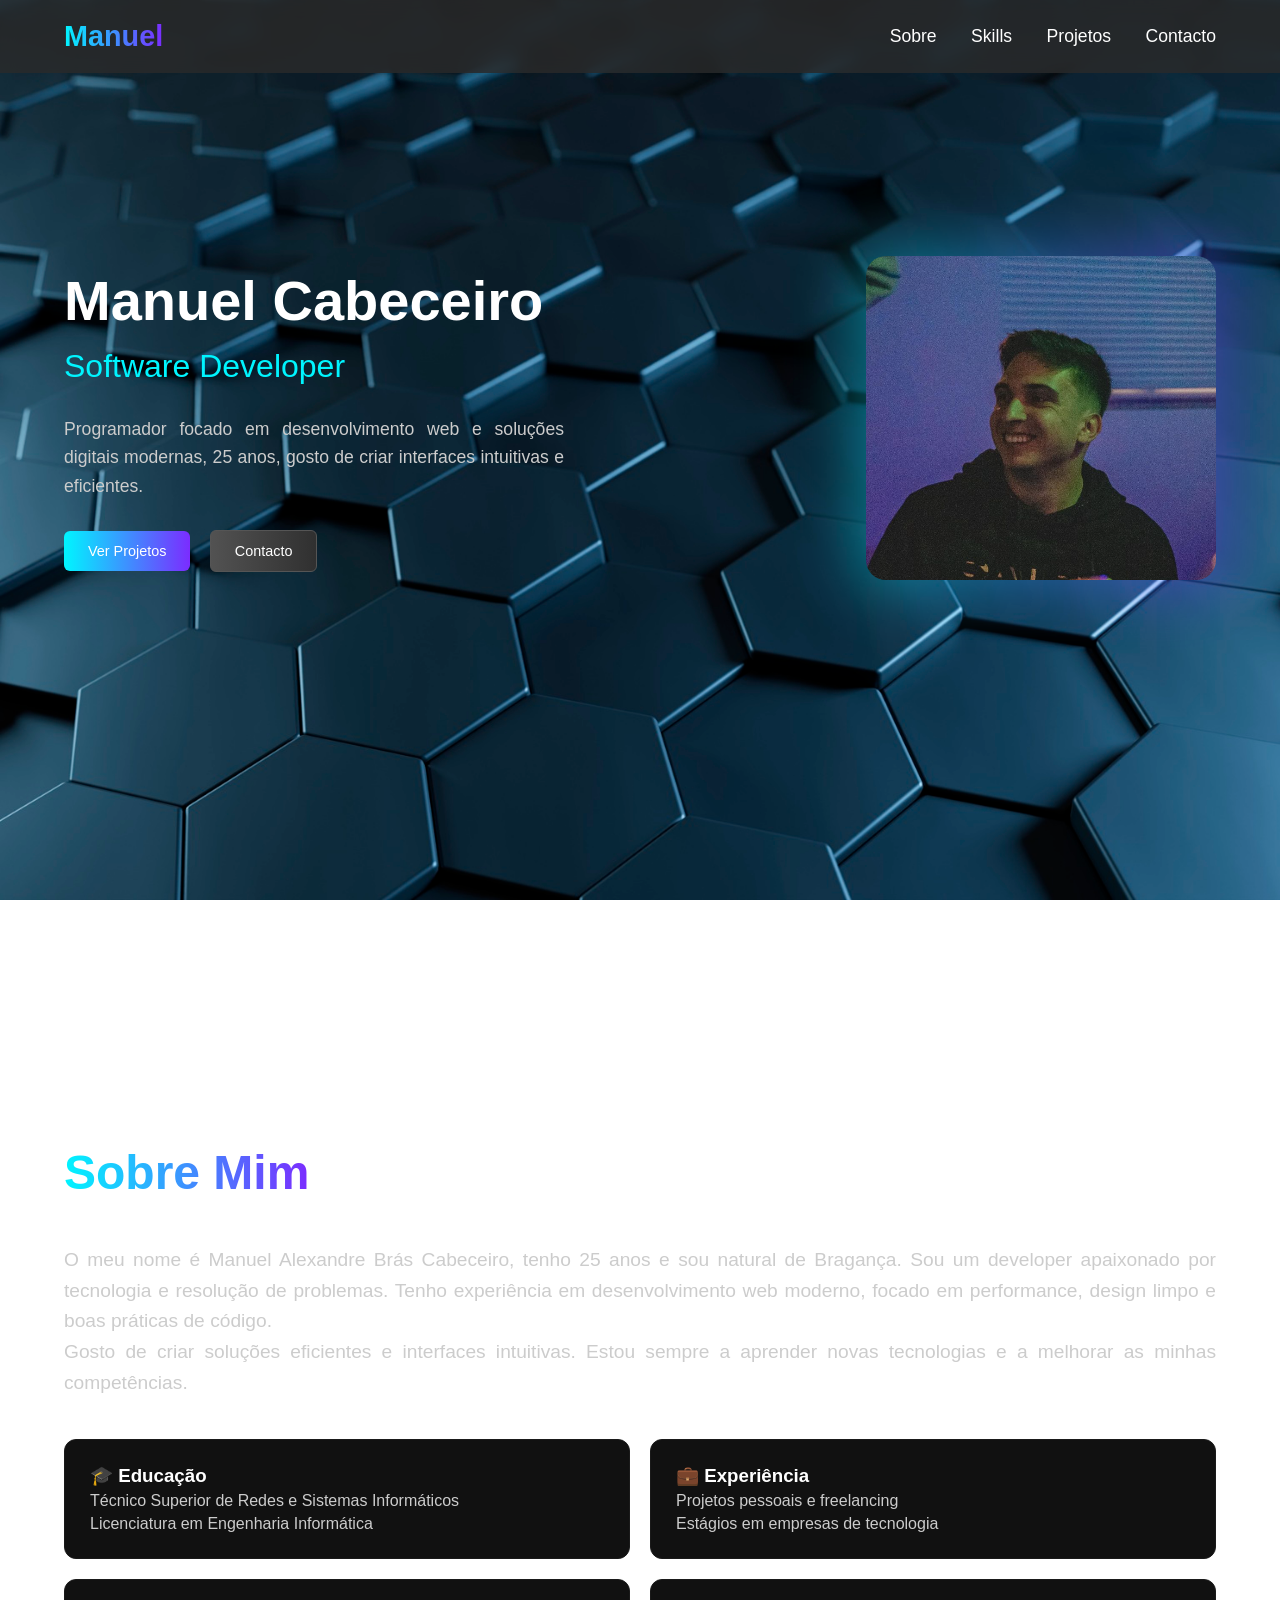
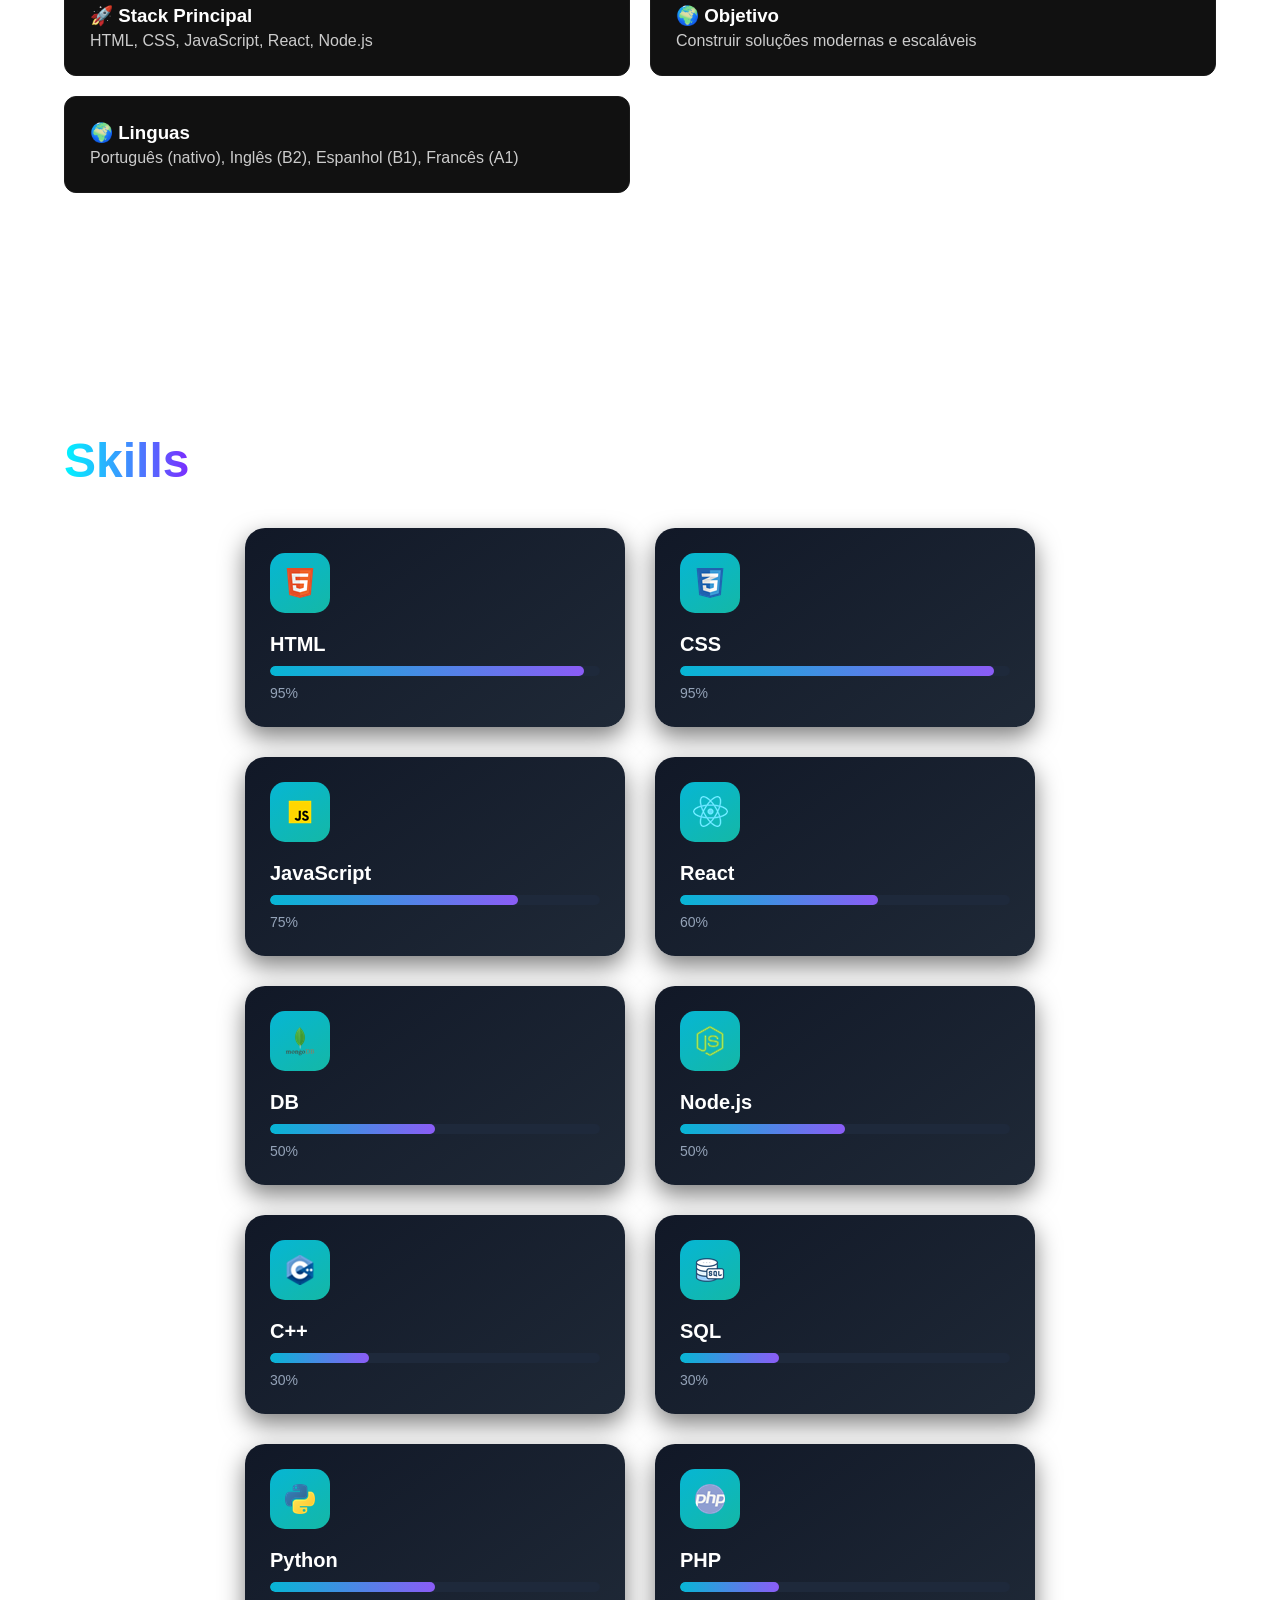
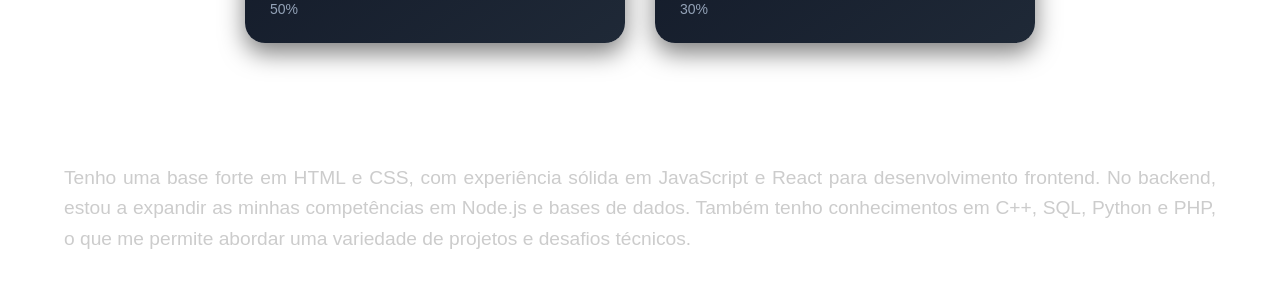
==== client/views/index.html @ e7e07999 "Initial commit" ====
<!DOCTYPE html>
<html lang="pt-pt">
    
<head>
    <meta charset="UTF-8">
    <meta name="viewport" content="width=device-width, initial-scale=1.0">
    <title>Manuel Cabeceiro</title>
    <link rel="stylesheet" href="/client/public/css/header.css">
    <link rel="stylesheet" href="/client/public/css/style.css">
 <style>
        
    </style>
</head>

<header class="header">
  <div class="container">
    <a href="#home" class="logo">Manuel</a>

    <nav class="nav">
      <a href="#sobre">Sobre</a>
      <a href="#skills">Skills</a>
      <a href="#projects">Projetos</a>
      <a href="#contact">Contacto</a>
    </nav>
  </div>
</header>

<section id="home" class="about">
  <div class="about-container">
    
    <div class="about-text">
      <h1>Manuel Cabeceiro</h1>
      <h2>Software Developer</h2>
      <p>
        Programador focado em desenvolvimento web e soluções digitais modernas, 25 anos, 
        gosto de criar interfaces intuitivas e eficientes.
      </p>

      <div class="about-buttons">
        <a href="#projects" class="btn-primary">Ver Projetos</a>
        <a href="#contact" class="btn-secondary">Contacto</a>
      </div>
    </div>

    <div class="about-image">
  <div class="image-wrapper">
    <img src="Manel3.png" alt="Foto de perfil">
  </div>
</div>

  </div>
</section>

<section id="sobre" class="sobre-section">
  <div class="container">

    <h2 class="section-title">Sobre Mim</h2> <!-- Título em linha própria -->
    </div>
<div class="container">
    <div class="sobre-content">

      <div class="sobre-descricao">
        <p>
          O meu nome é Manuel Alexandre Brás Cabeceiro, tenho 25 anos e sou natural de Bragança. Sou um developer apaixonado por tecnologia e resolução de problemas.
          Tenho experiência em desenvolvimento web moderno, focado em performance,
          design limpo e boas práticas de código.
        </p>

        <p>
          Gosto de criar soluções eficientes e interfaces intuitivas.
          Estou sempre a aprender novas tecnologias e a melhorar as minhas competências.
        </p>
      </div>

      <div class="sobre-cards">
        <div class="info-card">
          <h3>🎓 Educação</h3>
          <p>Técnico Superior de Redes e Sistemas Informáticos</p>
          <p>Licenciatura em Engenharia Informática</p>
        </div>

        <div class="info-card">
          <h3>💼 Experiência</h3>
          <p>Projetos pessoais e freelancing</p>
          <p>Estágios em empresas de tecnologia</p>
        </div>

        <div class="info-card">
          <h3>🚀 Stack Principal</h3>
          <p>HTML, CSS, JavaScript, React, Node.js</p>
        </div>

        <div class="info-card">
          <h3>🌍 Objetivo</h3>
          <p>Construir soluções modernas e escaláveis</p>
        </div>

        <div class="info-card">
          <h3>🌍 Linguas</h3>
          <p> Português (nativo), Inglês (B2), Espanhol (B1), Francês (A1)</p>
        </div>
      </div>

    </div>

  </div>
</section>

<section id="skills" class="skills-section">
    <div class="container">

    <h2 class="section-title-skills">Skills</h2> <!-- Título em linha própria -->
    </div>
  <div class="container">
    

    <div class="skills-cards">

      <!-- HTML -->
      <div class="card">
        <div class="card-icon"><img src="html-icon.png" alt="icon"></div>
        <div class="card-content">
          <span class="card-label">HTML</span>
          <div class="progress-container">
            <div class="progress-bar" style="width: 95%;"></div>
          </div>
          <span class="progress-value">95%</span>
        </div>
      </div>

      <!-- CSS -->
      <div class="card">
        <div class="card-icon"><img src="css-icon.png" alt="icon"></div>
        <div class="card-content">
          <span class="card-label">CSS</span>
          <div class="progress-container">
            <div class="progress-bar" style="width: 95%;"></div>
          </div>
          <span class="progress-value">95%</span>
        </div>
      </div>

      <!-- JavaScript -->
      <div class="card">
        <div class="card-icon"><img src="javascript.png" alt="icon"></div>
        <div class="card-content">
          <span class="card-label">JavaScript</span>
          <div class="progress-container">
            <div class="progress-bar" style="width: 75%;"></div>
          </div>
          <span class="progress-value">75%</span>
        </div>
      </div>

      <!-- React -->
      <div class="card">
        <div class="card-icon"><img src="React-icon.png" alt="icon"></div>
        <div class="card-content">
          <span class="card-label">React</span>
          <div class="progress-container">
            <div class="progress-bar" style="width: 60%;"></div>
          </div>
          <span class="progress-value">60%</span>
        </div>
      </div>

      <!-- DB -->
      <div class="card">
        <div class="card-icon"><img src="mongodb.png" alt="icon"></div>
        <div class="card-content">
          <span class="card-label">DB</span>
          <div class="progress-container">
            <div class="progress-bar" style="width: 50%;"></div>
          </div>
          <span class="progress-value">50%</span>
        </div>
      </div>

      <!-- Node.js -->
      <div class="card">
        <div class="card-icon"><img src="nodejs.png" alt="icon"></div>
        <div class="card-content">
          <span class="card-label">Node.js</span>
          <div class="progress-container">
            <div class="progress-bar" style="width: 50%;"></div>
          </div>
          <span class="progress-value">50%</span>
        </div>
      </div>

      <!-- C++ -->
      <div class="card">
        <div class="card-icon"><img src="c++.png" alt="icon"></div>
        <div class="card-content">
          <span class="card-label">C++</span>
          <div class="progress-container">
            <div class="progress-bar" style="width: 30%;"></div>
          </div>
          <span class="progress-value">30%</span>
        </div>
      </div>

      <!-- SQL -->
      <div class="card">
        <div class="card-icon"><img src="sql.png" alt="icon"></div>
        <div class="card-content">
          <span class="card-label">SQL</span>
          <div class="progress-container">
            <div class="progress-bar" style="width: 30%;"></div>
          </div>
          <span class="progress-value">30%</span>
        </div>
      </div>

      <!-- Python -->
      <div class="card">
        <div class="card-icon"><img src="python.png" alt="icon"></div>
        <div class="card-content">
          <span class="card-label">Python</span>
          <div class="progress-container">
            <div class="progress-bar" style="width: 50%;"></div>
          </div>
          <span class="progress-value">50%</span>
        </div>
      </div>

      <!-- PHP -->
      <div class="card">
        <div class="card-icon"><img src="php.png" alt="icon"></div>
        <div class="card-content">
          <span class="card-label">PHP</span>
          <div class="progress-container">
            <div class="progress-bar" style="width: 30%;"></div>
          </div>
          <span class="progress-value">30%</span>
        </div>
      </div>

    </div>
  </div>
</section>


  </div>
</section>
<div class="container">
<div class="skill-descricao">
        <p>
            Tenho uma base forte em HTML e CSS, com experiência sólida em JavaScript e React para desenvolvimento frontend. 
            No backend, estou a expandir as minhas competências em Node.js e bases de dados. 
            Também tenho conhecimentos em C++, SQL, Python e PHP, o que me permite abordar uma variedade de projetos e desafios técnicos.
        </p>
    </div>
    </div>



</html>

<script src="/client/public/js/script.js"></script>
---- client/public/css/header.css ----
/* Reset básico */
* {
  margin: 0;
  padding: 0;
  box-sizing: border-box;
}

body {
  font-family: 'Inter', sans-serif;
  scroll-behavior: smooth;
  background-color: #0f0f0f;
  color: white;
}

/* HEADER */
.header {
  position: fixed;
  top: 0;
  width: 100%;
  padding: 20px 0;
  background: rgba(43, 43, 43, 0.8);
  backdrop-filter: blur(10px);
  z-index: 1000;
}

/* Container central */
.container {
  width: 90%;
  max-width: 1200px;
  margin: auto;
  display: flex;
  justify-content: space-between;
  align-items: center;
}

.logo {
    
  position: relative;
  font-size: 1.8rem;
  font-weight: 700;
  text-decoration: none;
  background: linear-gradient(90deg, #00f5ff, #7b2cff);
  -webkit-background-clip: text;
  -webkit-text-fill-color: transparent;
  transition: 0.3s ease;
}

/* Glow por trás */
.logo::before {
  content: "";
  position: absolute;
  inset: -5px;
  background: linear-gradient(90deg, #00f5ff, #7b2cff);
  filter: blur(18px);
  opacity: 0;
  z-index: -1;
  transition: 0.3s ease;
  border-radius: 8px;
}

.logo:hover::before {
  opacity: 0.6;
}

/* Navegação */
.nav a {
  margin-left: 30px;
  text-decoration: none;
  color: white;
  font-size: 1.1rem;
  position: relative;
}

/* Hover elegante */
.nav a::after {
  content: "";
  position: absolute;
  left: 0;
  bottom: -5px;
  width: 0%;
  height: 1px;
  background: white;
  transition: 0.3s ease;
}

.nav a:hover::after {
  width: 100%;
}

.header.scrolled {
  background: rgba(15, 15, 15, 0.95);
  padding: 15px 0;
}
---- client/public/css/style.css ----
body {
  background: url("/client/public/images/hexablue.jpg") center center / cover no-repeat fixed;
  font-family: 'Inter', sans-serif;
  color: white;
  scroll-behavior: smooth;
}

.about {
  min-height: 80vh;
  display: flex;
  align-items: center;
  padding-top: 120px;
  text-align: justify;
}

.about-container {
  width: 90%;
  max-width: 1200px;
  margin: auto;
  display: flex;
  justify-content: space-between;
  align-items: center;
  gap: 60px;
}

.about-text {
  flex: 1;
}

.about-text h1 {
  font-size: 3.5rem;
  font-weight: 800;
  margin-bottom: 15px;
}

.about-text h2 {
  font-size: 2rem;
  font-weight: 400;
  color: #00f5ff;
  margin-bottom: 30px;
}

.about-text p {
  font-size: 1.1rem;
  line-height: 1.6;
  color: #ccc;
  max-width: 500px;
  margin-bottom: 30px;
}

/* Botões */
.about-buttons a {
  display: inline-block;
  text-decoration: none;
  padding: 12px 24px;
  border-radius: 6px;
  margin-right: 15px;
  font-size: 0.9rem;
  transition: all 0.3s ease;
}

.btn-primary {
  background: linear-gradient(90deg, #00f5ff, #7b2cff);
  color: white;
}

.btn-secondary {
  border: 1px solid #555;
  background: linear-gradient(90deg, #525252, #303030);
  color: white;
}

/* HOVER EFFECT (para ambos) */
.about-buttons a:hover {
  transform: scale(1.07) translate(-3px);
}

/* Glow subtil no primário */
.btn-primary:hover {
  box-shadow: 0 0 20px rgba(0, 245, 255, 0.4);
}

/* Destaque leve no secundário */
.btn-secondary:hover {
  border-color: #00f5ff;
  color: #00f5ff;
  box-shadow: 0 0 15px rgba(0, 245, 255, 0.2);
}

/* Foto */
.about-image {
  position: relative;
}

.image-wrapper {
  position: relative;
  display: inline-block;
  border-radius: 20px;
  transition: 0.4s ease;
}

/* AURA */
.image-wrapper::before {
  content: "";
  position: absolute;
  inset: -10px;
  background: linear-gradient(90deg, #00f5ff, #7b2cff);
  filter: blur(30px);
  opacity: 0.4;
  z-index: -1;
  border-radius: 25px;
  transition: 0.4s ease;
}

/* FOTO */
.image-wrapper img {
  width: 350px;
  border-radius: 20px;
  display: block;
  transition: 0.4s ease;
}

/* HOVER EFFECT */
.image-wrapper:hover {
  transform: scale(1.03);
}

.image-wrapper:hover::before {
  opacity: 0.8;
  filter: blur(40px);
}

@media (max-width: 900px) {
  .about-container {
    flex-direction: column;
    text-align: center;
  }

  .about-image img {
    width: 250px;
  }
}

.sobre-section {
  padding: 60px 0;
  margin-top: 320px;
}

.sobre-descricao {
  
  margin-top: 5px;
  margin-bottom: 40px;
  font-size: 1.2rem;
  line-height: 1.6;
  color: #ccc;
  text-align: justify;
}
.section-title {
    margin-top: 45px;
  font-size: 3rem;
  font-weight: 700;
  margin-bottom: 40px;
  background: linear-gradient(90deg, #00f5ff, #7b2cff);
  -webkit-background-clip: text;
  -webkit-text-fill-color: transparent;
}
/* Conteúdo flexível */
.sobre-content {
  
  gap: 60px;
  
}

/* Cards */
.sobre-cards {
  flex: 1;
  display: grid;
  grid-template-columns: 1fr 1fr;
  gap: 20px;
  margin-bottom: 60px;
}

.info-card {
  background: #111;
  padding: 25px;
  border-radius: 12px;
  transition: 0.3s ease;
  border: 1px solid #1a1a1a;
  
}
.info-card p {
    margin-top: 5px;
  font-size: 1rem;
  color: #ccc;
}


.info-card:hover {
  transform: translateY(-5px);
  border-color: #00f5ff;
  
}

/* Responsividade */
@media (max-width: 900px) {
  .sobre-content {
    flex-direction: column;
  }

  .sobre-cards {
    grid-template-columns: 1fr;
  }
}


/* Seção Skills */
.section-title-skills {

  font-size: 3rem;
  font-weight: 700;
  margin-bottom: 40px;
  background: linear-gradient(90deg, #00f5ff, #7b2cff);
  -webkit-background-clip: text;
  -webkit-text-fill-color: transparent;
}

.skills-section {
  padding: 120px 0;
 
}

/* Container flexível */
.skills-cards {
  display: flex;
  flex-wrap: wrap;
  gap: 30px;
  justify-content: center;
}

/* Card */
.card {
  background: linear-gradient(145deg, #111827, #1f2937);
  border-radius: 20px;
  padding: 25px;
  width: 380px;
  color: white;
  box-shadow: 0 10px 25px rgba(0, 0, 0, 0.5);
  transition: transform 0.3s ease, box-shadow 0.3s ease;
}

/* Hover do card */
.card:hover {
  transform: translateY(-5px);
  box-shadow: 0 15px 35px rgba(0, 245, 255, 0.3);
}

/* Ícone */
.card-icon {
  width: 60px;
  height: 60px;
  background: linear-gradient(145deg, #06b6d4, #14b8a6);
  border-radius: 15px;
  display: flex;
  justify-content: center;
  align-items: center;
  font-size: 28px;
  margin-bottom: 20px;
}

/* Label */
.card-label {
  font-size: 20px;
  font-weight: bold;
  display: block;
  margin-bottom: 10px;
}

/* Barra */
.progress-container {
  background-color: #1e293b;
  border-radius: 20px;
  height: 10px;
  overflow: hidden;
  margin-bottom: 8px;
}

.progress-bar {
  height: 100%;
  background: linear-gradient(to right, #06b6d4, #8b5cf6);
  border-radius: 20px;
  transition: width 0.8s ease;
}

/* Percentagem */
.progress-value {
  font-size: 14px;
  color: #94a3b8;
  font-weight: 500;
}

.skill-descricao {
  margin-bottom: 40px;
  font-size: 1.2rem;
  line-height: 1.6;
  color: #ccc;
  text-align: justify;
}
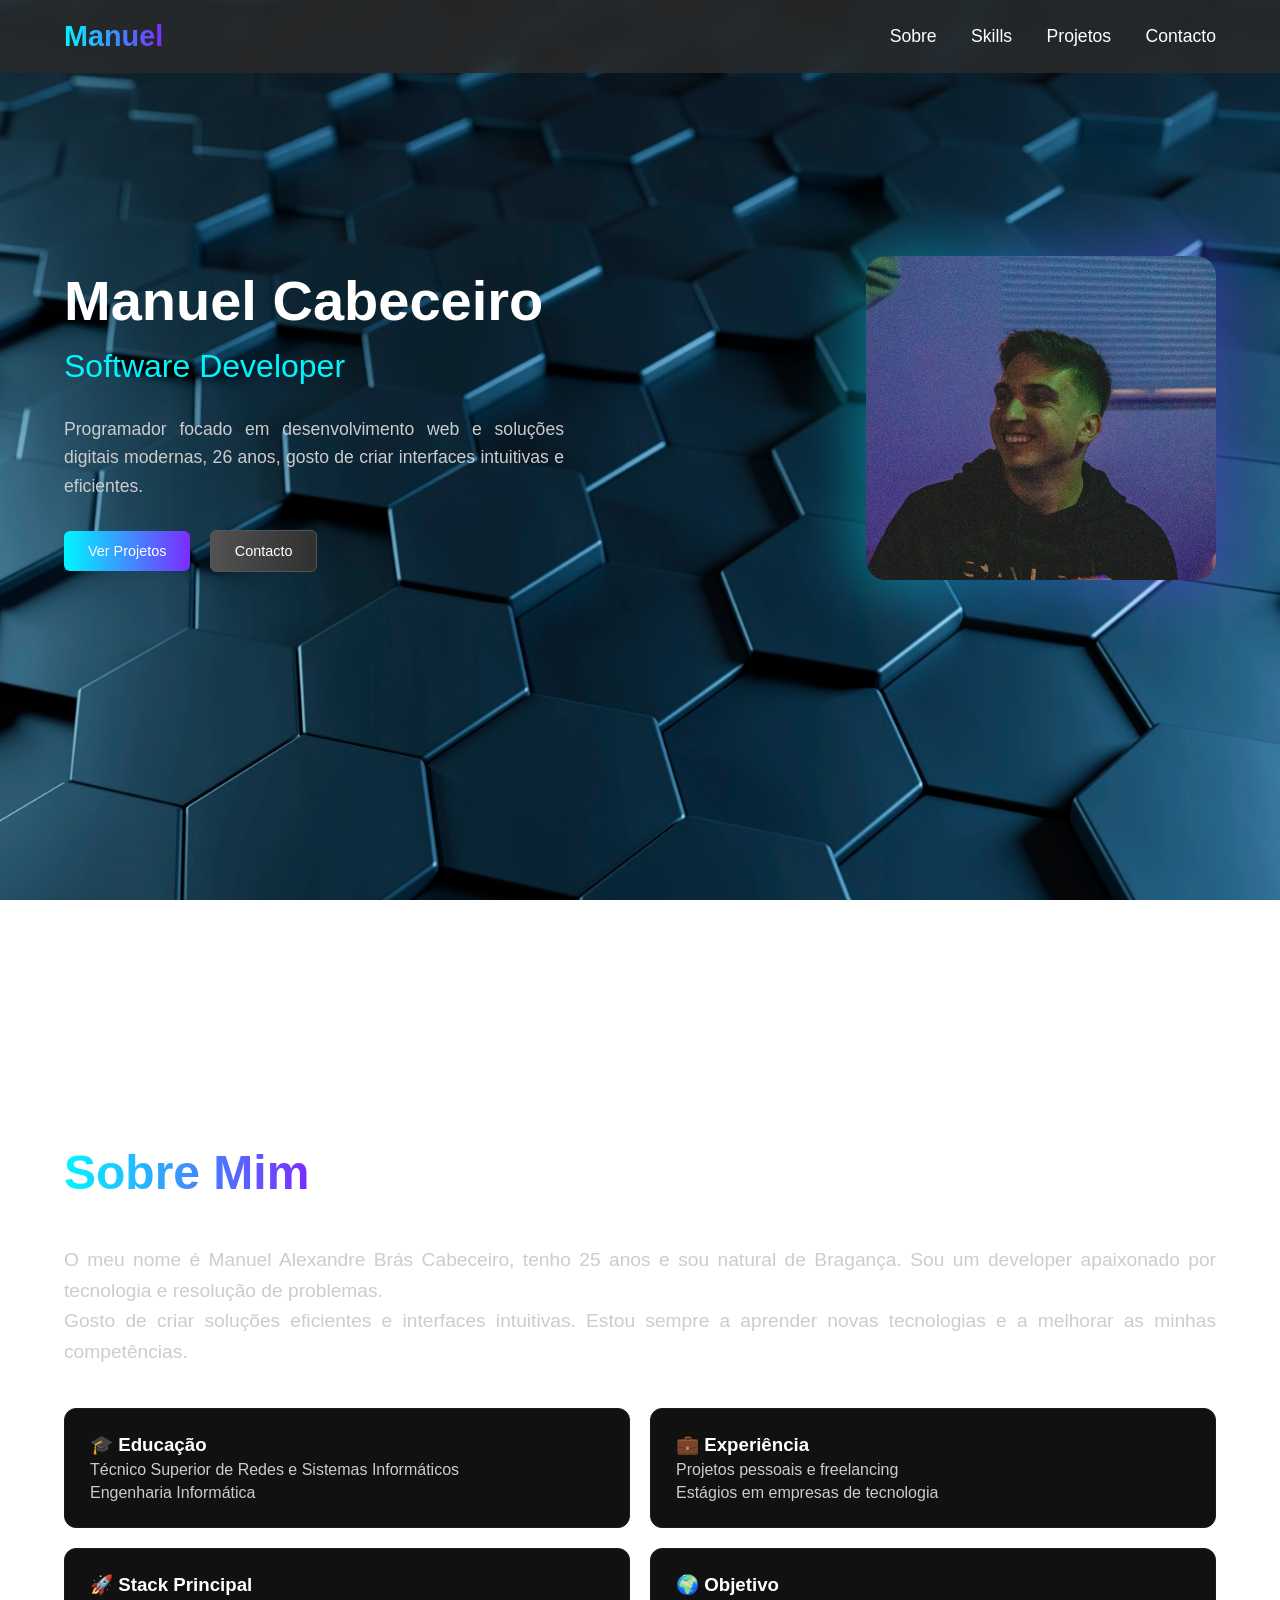
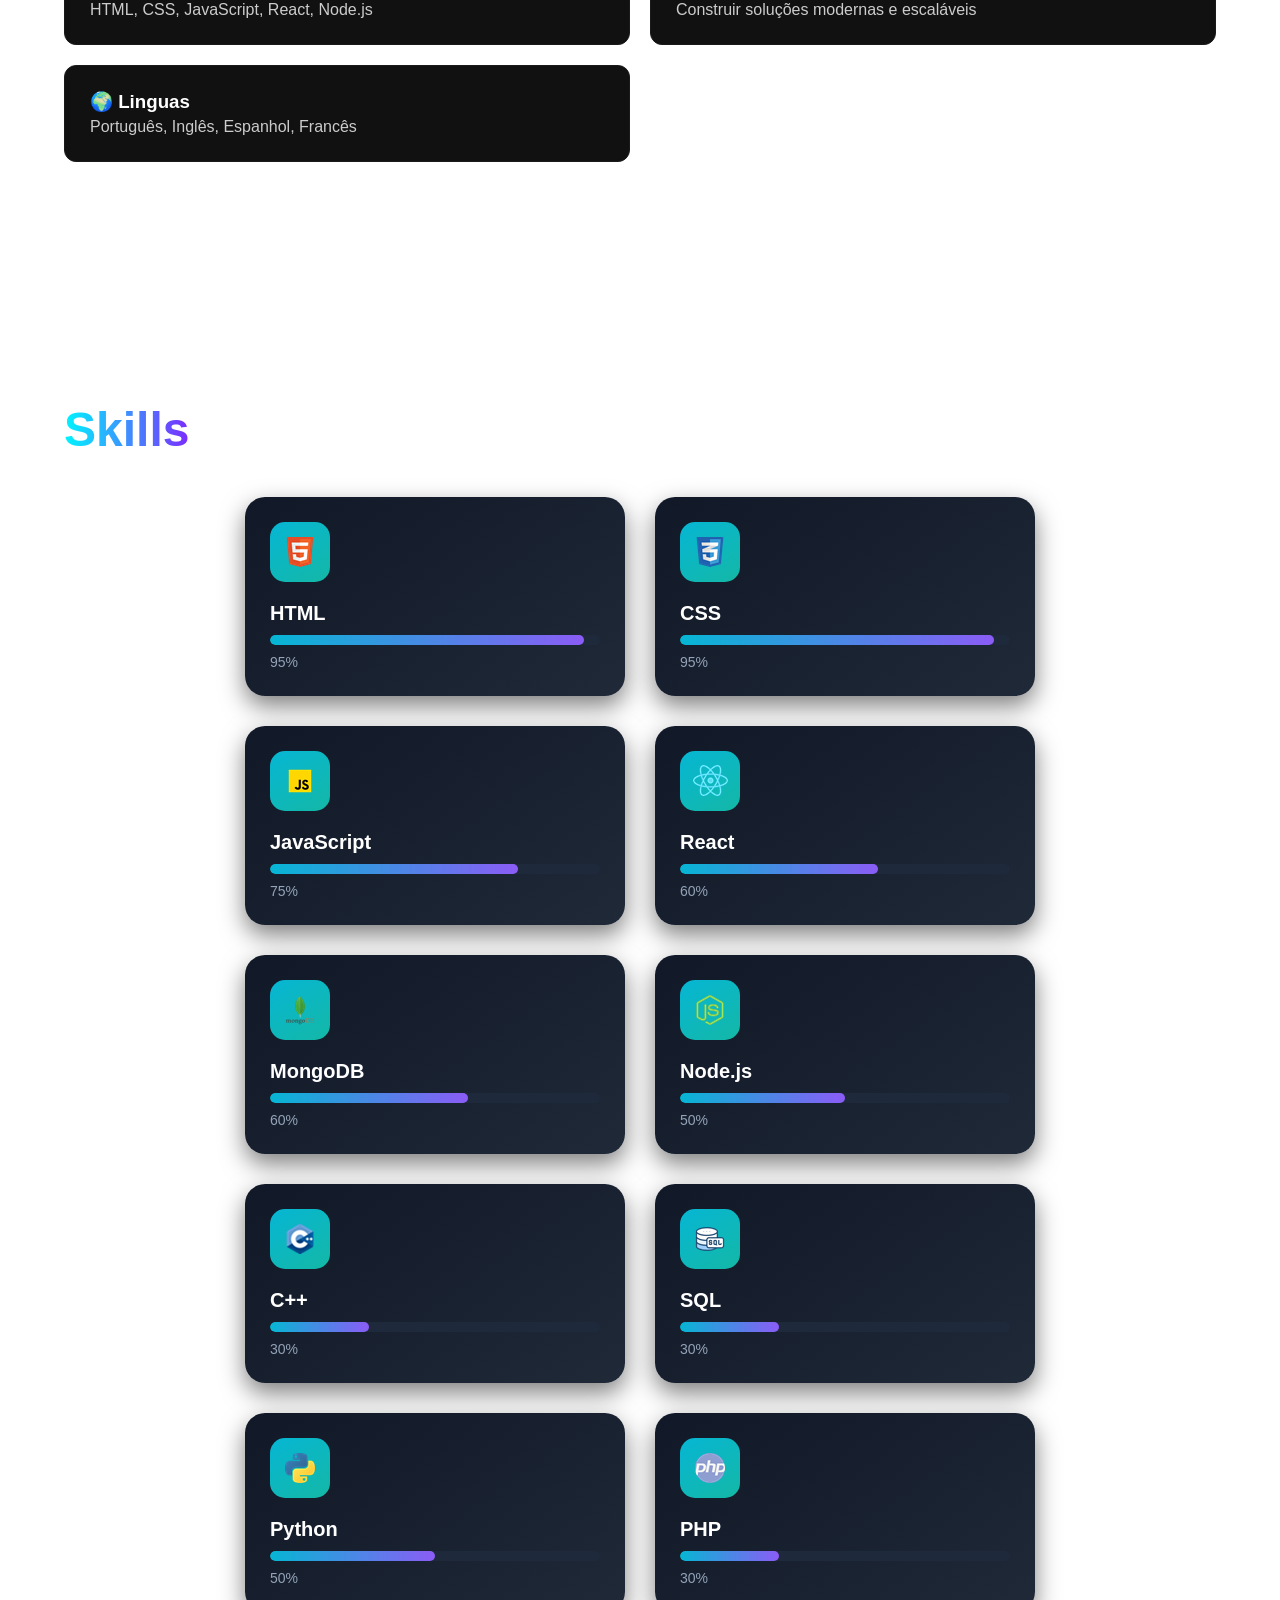
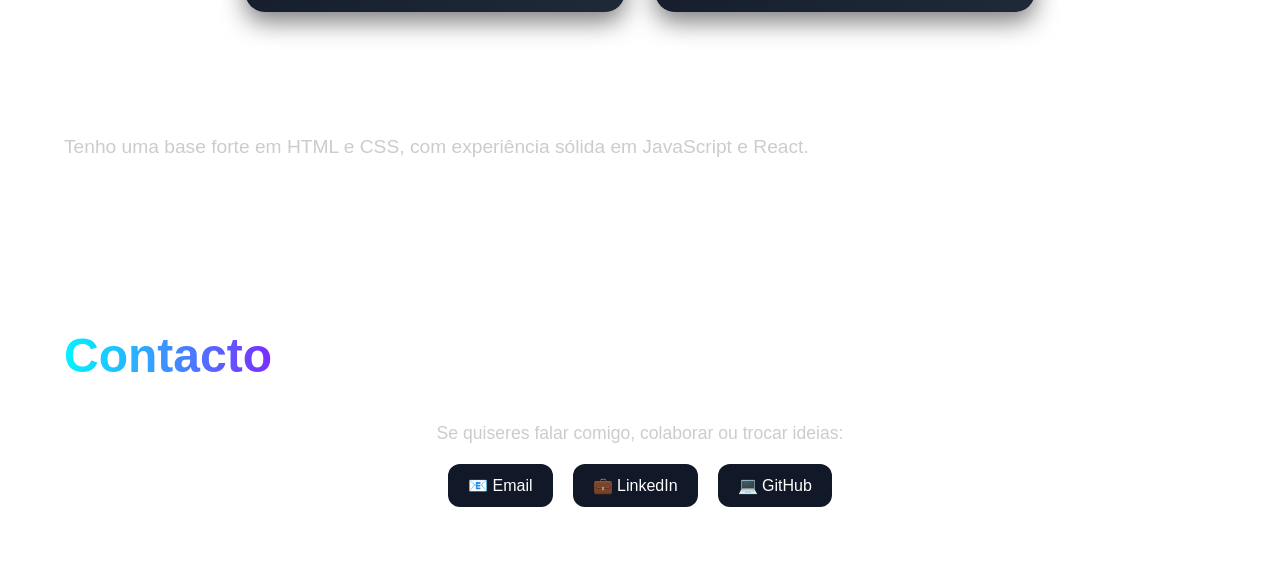
==== commit 183da52f: "cards, js e css" ====
--- a/client/views/index.html
+++ b/client/views/index.html
@@ -1,260 +1,386 @@
 <!DOCTYPE html>
 <html lang="pt-pt">
-    
+
 <head>
     <meta charset="UTF-8">
     <meta name="viewport" content="width=device-width, initial-scale=1.0">
+
     <title>Manuel Cabeceiro</title>
+
     <link rel="stylesheet" href="/client/public/css/header.css">
     <link rel="stylesheet" href="/client/public/css/style.css">
- <style>
-        
-    </style>
+    <link rel="stylesheet" href="/client/public/css/carddetail.css"> 
 </head>
 
+<body>
+
+<!-- HEADER -->
 <header class="header">
+    <div class="container">
+
+        <a href="#home" class="logo">Manuel</a>
+
+        <nav class="nav">
+            <a href="#sobre">Sobre</a>
+            <a href="#skills">Skills</a>
+            <a href="#projects">Projetos</a>
+            <a href="#contact">Contacto</a>
+        </nav>
+
+    </div>
+</header>
+
+<!-- HOME -->
+<section id="home" class="about">
+
+    <div class="about-container">
+
+        <div class="about-text">
+
+            <h1>Manuel Cabeceiro</h1>
+
+            <h2>Software Developer</h2>
+
+            <p>
+                Programador focado em desenvolvimento web e soluções digitais modernas, 26 anos,
+                gosto de criar interfaces intuitivas e eficientes.
+            </p>
+
+            <div class="about-buttons">
+                <a href="#projects" class="btn-primary">Ver Projetos</a>
+                <a href="#contact" class="btn-secondary">Contacto</a>
+            </div>
+
+        </div>
+
+        <div class="about-image">
+            <div class="image-wrapper">
+                <img src="Manel3.png" alt="Foto de perfil">
+            </div>
+        </div>
+
+    </div>
+
+</section>
+
+<!-- SOBRE -->
+<section id="sobre" class="sobre-section">
+
+    <div class="container">
+
+        <h2 class="section-title">Sobre Mim</h2>
+
+    </div>
+
+    <div class="container">
+
+        <div class="sobre-content">
+
+            <div class="sobre-descricao">
+
+                <p>
+                    O meu nome é Manuel Alexandre Brás Cabeceiro, tenho 25 anos e sou natural de Bragança.
+                    Sou um developer apaixonado por tecnologia e resolução de problemas.
+                </p>
+
+                <p>
+                    Gosto de criar soluções eficientes e interfaces intuitivas.
+                    Estou sempre a aprender novas tecnologias e a melhorar as minhas competências.
+                </p>
+
+            </div>
+
+            <div class="sobre-cards">
+
+                <div class="info-card" data-info="educacao">
+                    <h3>🎓 Educação</h3>
+                    <p>Técnico Superior de Redes e Sistemas Informáticos</p>
+                    <p>Engenharia Informática</p>
+                </div>
+
+                <div class="info-card" data-info="experiencia">
+                    <h3>💼 Experiência</h3>
+                    <p>Projetos pessoais e freelancing</p>
+                    <p>Estágios em empresas de tecnologia</p>
+                </div>
+
+                <div class="info-card" data-info="stack">
+                    <h3>🚀 Stack Principal</h3>
+                    <p>HTML, CSS, JavaScript, React, Node.js</p>
+                </div>
+
+                <div class="info-card" data-info="objetivo">
+                    <h3>🌍 Objetivo</h3>
+                    <p>Construir soluções modernas e escaláveis</p>
+                </div>
+
+                <div class="info-card" data-info="linguas">
+                    <h3>🌍 Linguas</h3>
+                    <p>Português, Inglês, Espanhol, Francês</p>
+                </div>
+
+            </div>
+
+        </div>
+
+    </div>
+
+</section>
+
+<!-- SKILLS -->
+<section id="skills" class="skills-section">
+
+    <div class="container">
+
+        <h2 class="section-title-skills">Skills</h2>
+
+    </div>
+
+    <div class="container">
+
+        <div class="skills-cards">
+
+            <!-- HTML -->
+            <div class="card" data-skill="html">
+                <div class="card-icon">
+                    <img src="html-icon.png" alt="HTML">
+                </div>
+
+                <div class="card-content">
+                    <span class="card-label">HTML</span>
+
+                    <div class="progress-container">
+                        <div class="progress-bar" style="width: 95%;"></div>
+                    </div>
+
+                    <span class="progress-value">95%</span>
+                </div>
+            </div>
+
+            <!-- CSS -->
+            <div class="card" data-skill="css">
+                <div class="card-icon">
+                    <img src="css-icon.png" alt="CSS">
+                </div>
+
+                <div class="card-content">
+                    <span class="card-label">CSS</span>
+
+                    <div class="progress-container">
+                        <div class="progress-bar" style="width: 95%;"></div>
+                    </div>
+
+                    <span class="progress-value">95%</span>
+                </div>
+            </div>
+
+            <!-- JAVASCRIPT -->
+            <div class="card" data-skill="javascript">
+                <div class="card-icon">
+                    <img src="javascript.png" alt="JavaScript">
+                </div>
+
+                <div class="card-content">
+                    <span class="card-label">JavaScript</span>
+
+                    <div class="progress-container">
+                        <div class="progress-bar" style="width: 75%;"></div>
+                    </div>
+
+                    <span class="progress-value">75%</span>
+                </div>
+            </div>
+
+            <!-- REACT -->
+            <div class="card" data-skill="react">
+                <div class="card-icon">
+                    <img src="React-icon.png" alt="React">
+                </div>
+
+                <div class="card-content">
+                    <span class="card-label">React</span>
+
+                    <div class="progress-container">
+                        <div class="progress-bar" style="width: 60%;"></div>
+                    </div>
+
+                    <span class="progress-value">60%</span>
+                </div>
+            </div>
+
+            <!-- DB -->
+            <div class="card" data-skill="mongodb">
+                <div class="card-icon">
+                    <img src="mongodb.png" alt="MongoDB">
+                </div>
+
+                <div class="card-content">
+                    <span class="card-label">MongoDB</span>
+
+                    <div class="progress-container">
+                        <div class="progress-bar" style="width: 60%;"></div>
+                    </div>
+
+                    <span class="progress-value">60%</span>
+                </div>
+            </div>
+
+            <!-- NODE.JS -->
+            <div class="card" data-skill="nodejs">
+                <div class="card-icon">
+                    <img src="nodejs.png" alt="Node.js">
+                </div>
+
+                <div class="card-content">
+                    <span class="card-label">Node.js</span>
+
+                    <div class="progress-container">
+                        <div class="progress-bar" style="width: 50%;"></div>
+                    </div>
+
+                    <span class="progress-value">50%</span>
+                </div>
+            </div>
+
+            <!-- C++ -->
+            <div class="card" data-skill="c">
+                <div class="card-icon">
+                    <img src="c++.png" alt="C++">
+                </div>
+
+                <div class="card-content">
+                    <span class="card-label">C++</span>
+
+                    <div class="progress-container">
+                        <div class="progress-bar" style="width: 30%;"></div>
+                    </div>
+
+                    <span class="progress-value">30%</span>
+                </div>
+            </div>
+
+            <!-- SQL -->
+            <div class="card" data-skill="sql">
+                <div class="card-icon">
+                    <img src="sql.png" alt="SQL">
+                </div>
+
+                <div class="card-content">
+                    <span class="card-label">SQL</span>
+
+                    <div class="progress-container">
+                        <div class="progress-bar" style="width: 30%;"></div>
+                    </div>
+
+                    <span class="progress-value">30%</span>
+                </div>
+            </div>
+
+            <!-- Python -->
+            <div class="card" data-skill="python">
+                <div class="card-icon">
+                    <img src="python.png" alt="Python">
+                </div>
+
+                <div class="card-content">
+                    <span class="card-label">Python</span>
+
+                    <div class="progress-container">
+                        <div class="progress-bar" style="width: 50%;"></div>
+                    </div>
+
+                    <span class="progress-value">50%</span>
+                </div>
+            </div>
+
+            <!-- PHP -->
+            <div class="card" data-skill="php">
+                <div class="card-icon">
+                    <img src="php.png" alt="PHP">
+                </div>
+
+                <div class="card-content">
+                    <span class="card-label">PHP</span>
+
+                    <div class="progress-container">
+                        <div class="progress-bar" style="width: 30%;"></div>
+                    </div>
+
+                    <span class="progress-value">30%</span>
+                </div>
+            </div>
+
+        </div>
+
+    </div>
+
+</section>
+
+<!-- DESCRIÇÃO -->
+<div class="container">
+
+    <div class="skill-descricao">
+
+        <p>
+            Tenho uma base forte em HTML e CSS, com experiência sólida em JavaScript e React.
+        </p>
+
+    </div>
+
+</div>
+
+<!-- MODAL -->
+<div class="modal-overlay" id="modalOverlay">
+
+    <div class="modal">
+
+        <button class="close-modal">&times;</button>
+
+        <h2 id="modalTitle">Skill</h2>
+
+        <p id="modalText"></p>
+
+    </div>
+
+</div>
+
+<section id="contact" class="contact-section">
+
   <div class="container">
-    <a href="#home" class="logo">Manuel</a>
-
-    <nav class="nav">
-      <a href="#sobre">Sobre</a>
-      <a href="#skills">Skills</a>
-      <a href="#projects">Projetos</a>
-      <a href="#contact">Contacto</a>
-    </nav>
+    <h2 class="section-title">Contacto</h2>
   </div>
-</header>
-
-<section id="home" class="about">
-  <div class="about-container">
-    
-    <div class="about-text">
-      <h1>Manuel Cabeceiro</h1>
-      <h2>Software Developer</h2>
-      <p>
-        Programador focado em desenvolvimento web e soluções digitais modernas, 25 anos, 
-        gosto de criar interfaces intuitivas e eficientes.
-      </p>
-
-      <div class="about-buttons">
-        <a href="#projects" class="btn-primary">Ver Projetos</a>
-        <a href="#contact" class="btn-secondary">Contacto</a>
+
+  <div class="container contact-content">
+
+    <div class="contact-info">
+
+      <p>Se quiseres falar comigo, colaborar ou trocar ideias:</p>
+
+      <div class="contact-links">
+
+        <a href="mailto:manuelpropt2000@gmail.com" class="contact-item">
+          📧 Email
+        </a>
+
+        <a href="https://www.linkedin.com/in/manuel-cabeceiro-84960220b/" target="_blank" class="contact-item">
+          💼 LinkedIn
+        </a>
+
+        <a href="https://github.com/OUTL4Wzin" target="_blank" class="contact-item">
+          💻 GitHub
+        </a>
+
       </div>
-    </div>
-
-    <div class="about-image">
-  <div class="image-wrapper">
-    <img src="Manel3.png" alt="Foto de perfil">
+
+    </div>
+
   </div>
-</div>
-
-  </div>
+
 </section>
 
-<section id="sobre" class="sobre-section">
-  <div class="container">
-
-    <h2 class="section-title">Sobre Mim</h2> <!-- Título em linha própria -->
-    </div>
-<div class="container">
-    <div class="sobre-content">
-
-      <div class="sobre-descricao">
-        <p>
-          O meu nome é Manuel Alexandre Brás Cabeceiro, tenho 25 anos e sou natural de Bragança. Sou um developer apaixonado por tecnologia e resolução de problemas.
-          Tenho experiência em desenvolvimento web moderno, focado em performance,
-          design limpo e boas práticas de código.
-        </p>
-
-        <p>
-          Gosto de criar soluções eficientes e interfaces intuitivas.
-          Estou sempre a aprender novas tecnologias e a melhorar as minhas competências.
-        </p>
-      </div>
-
-      <div class="sobre-cards">
-        <div class="info-card">
-          <h3>🎓 Educação</h3>
-          <p>Técnico Superior de Redes e Sistemas Informáticos</p>
-          <p>Licenciatura em Engenharia Informática</p>
-        </div>
-
-        <div class="info-card">
-          <h3>💼 Experiência</h3>
-          <p>Projetos pessoais e freelancing</p>
-          <p>Estágios em empresas de tecnologia</p>
-        </div>
-
-        <div class="info-card">
-          <h3>🚀 Stack Principal</h3>
-          <p>HTML, CSS, JavaScript, React, Node.js</p>
-        </div>
-
-        <div class="info-card">
-          <h3>🌍 Objetivo</h3>
-          <p>Construir soluções modernas e escaláveis</p>
-        </div>
-
-        <div class="info-card">
-          <h3>🌍 Linguas</h3>
-          <p> Português (nativo), Inglês (B2), Espanhol (B1), Francês (A1)</p>
-        </div>
-      </div>
-
-    </div>
-
-  </div>
-</section>
-
-<section id="skills" class="skills-section">
-    <div class="container">
-
-    <h2 class="section-title-skills">Skills</h2> <!-- Título em linha própria -->
-    </div>
-  <div class="container">
-    
-
-    <div class="skills-cards">
-
-      <!-- HTML -->
-      <div class="card">
-        <div class="card-icon"><img src="html-icon.png" alt="icon"></div>
-        <div class="card-content">
-          <span class="card-label">HTML</span>
-          <div class="progress-container">
-            <div class="progress-bar" style="width: 95%;"></div>
-          </div>
-          <span class="progress-value">95%</span>
-        </div>
-      </div>
-
-      <!-- CSS -->
-      <div class="card">
-        <div class="card-icon"><img src="css-icon.png" alt="icon"></div>
-        <div class="card-content">
-          <span class="card-label">CSS</span>
-          <div class="progress-container">
-            <div class="progress-bar" style="width: 95%;"></div>
-          </div>
-          <span class="progress-value">95%</span>
-        </div>
-      </div>
-
-      <!-- JavaScript -->
-      <div class="card">
-        <div class="card-icon"><img src="javascript.png" alt="icon"></div>
-        <div class="card-content">
-          <span class="card-label">JavaScript</span>
-          <div class="progress-container">
-            <div class="progress-bar" style="width: 75%;"></div>
-          </div>
-          <span class="progress-value">75%</span>
-        </div>
-      </div>
-
-      <!-- React -->
-      <div class="card">
-        <div class="card-icon"><img src="React-icon.png" alt="icon"></div>
-        <div class="card-content">
-          <span class="card-label">React</span>
-          <div class="progress-container">
-            <div class="progress-bar" style="width: 60%;"></div>
-          </div>
-          <span class="progress-value">60%</span>
-        </div>
-      </div>
-
-      <!-- DB -->
-      <div class="card">
-        <div class="card-icon"><img src="mongodb.png" alt="icon"></div>
-        <div class="card-content">
-          <span class="card-label">DB</span>
-          <div class="progress-container">
-            <div class="progress-bar" style="width: 50%;"></div>
-          </div>
-          <span class="progress-value">50%</span>
-        </div>
-      </div>
-
-      <!-- Node.js -->
-      <div class="card">
-        <div class="card-icon"><img src="nodejs.png" alt="icon"></div>
-        <div class="card-content">
-          <span class="card-label">Node.js</span>
-          <div class="progress-container">
-            <div class="progress-bar" style="width: 50%;"></div>
-          </div>
-          <span class="progress-value">50%</span>
-        </div>
-      </div>
-
-      <!-- C++ -->
-      <div class="card">
-        <div class="card-icon"><img src="c++.png" alt="icon"></div>
-        <div class="card-content">
-          <span class="card-label">C++</span>
-          <div class="progress-container">
-            <div class="progress-bar" style="width: 30%;"></div>
-          </div>
-          <span class="progress-value">30%</span>
-        </div>
-      </div>
-
-      <!-- SQL -->
-      <div class="card">
-        <div class="card-icon"><img src="sql.png" alt="icon"></div>
-        <div class="card-content">
-          <span class="card-label">SQL</span>
-          <div class="progress-container">
-            <div class="progress-bar" style="width: 30%;"></div>
-          </div>
-          <span class="progress-value">30%</span>
-        </div>
-      </div>
-
-      <!-- Python -->
-      <div class="card">
-        <div class="card-icon"><img src="python.png" alt="icon"></div>
-        <div class="card-content">
-          <span class="card-label">Python</span>
-          <div class="progress-container">
-            <div class="progress-bar" style="width: 50%;"></div>
-          </div>
-          <span class="progress-value">50%</span>
-        </div>
-      </div>
-
-      <!-- PHP -->
-      <div class="card">
-        <div class="card-icon"><img src="php.png" alt="icon"></div>
-        <div class="card-content">
-          <span class="card-label">PHP</span>
-          <div class="progress-container">
-            <div class="progress-bar" style="width: 30%;"></div>
-          </div>
-          <span class="progress-value">30%</span>
-        </div>
-      </div>
-
-    </div>
-  </div>
-</section>
-
-
-  </div>
-</section>
-<div class="container">
-<div class="skill-descricao">
-        <p>
-            Tenho uma base forte em HTML e CSS, com experiência sólida em JavaScript e React para desenvolvimento frontend. 
-            No backend, estou a expandir as minhas competências em Node.js e bases de dados. 
-            Também tenho conhecimentos em C++, SQL, Python e PHP, o que me permite abordar uma variedade de projetos e desafios técnicos.
-        </p>
-    </div>
-    </div>
-
-
-
-</html>
-
-<script src="/client/public/js/script.js"></script>+<!-- SCRIPTS -->
+<script src="/client/public/js/script.js"></script>
+<script src="/client/public/js/carddetail.js"></script>
+
+</body>
+</html>
--- a/client/public/css/style.css
+++ b/client/public/css/style.css
@@ -306,3 +306,42 @@
   text-align: justify;
 }
 
+.contact-section {
+  padding: 80px 0;
+}
+
+.contact-content {
+  display: flex;
+  justify-content: center;
+}
+
+.contact-info {
+  text-align: center;
+  color: #ccc;
+}
+
+.contact-info p {
+  margin-bottom: 20px;
+  font-size: 1.1rem;
+}
+
+.contact-links {
+  display: flex;
+  gap: 20px;
+  justify-content: center;
+  flex-wrap: wrap;
+}
+
+.contact-item {
+  padding: 12px 20px;
+  border-radius: 12px;
+  background: #111827;
+  color: white;
+  text-decoration: none;
+  transition: 0.3s ease;
+}
+
+.contact-item:hover {
+  transform: translateY(-3px);
+  background: linear-gradient(90deg, #00f5ff, #7b2cff);
+}
--- a/client/public/css/carddetail.css
+++ b/client/public/css/carddetail.css
@@ -0,0 +1,115 @@
+/* =========================
+   INFO CARD
+========================= */
+
+.info-card {
+  cursor: pointer;
+  transition: 0.3s ease;
+}
+
+.info-card:hover {
+  transform: translateY(-6px) scale(1.02);
+  box-shadow: 0 10px 30px rgba(0, 245, 255, 0.08);
+}
+
+/* =========================
+   OVERLAY
+========================= */
+
+.modal-overlay {
+  position: fixed;
+  inset: 0;
+
+  background: rgba(0, 0, 0, 0.75);
+  backdrop-filter: blur(6px);
+
+  display: flex;
+  justify-content: center;
+  align-items: center;
+
+  opacity: 0;
+  visibility: hidden;
+
+  transition: 0.3s ease;
+
+  z-index: 9999;
+}
+
+/* Active */
+.modal-overlay.active {
+  opacity: 1;
+  visibility: visible;
+}
+
+/* =========================
+   MODAL
+========================= */
+
+.modal {
+  width: 90%;
+  max-width: 520px;
+
+  background: linear-gradient(145deg, #111827, #1f2937);
+
+  padding: 40px;
+  border-radius: 20px;
+
+  position: relative;
+
+  transform: translateY(20px) scale(0.98);
+  transition: 0.3s ease;
+
+  box-shadow: 0 20px 60px rgba(0, 0, 0, 0.6);
+}
+
+/* animação entrada */
+.modal-overlay.active .modal {
+  transform: translateY(0) scale(1);
+}
+
+/* =========================
+   BOTÃO FECHAR
+========================= */
+
+.close-modal {
+  position: absolute;
+  top: 15px;
+  right: 20px;
+
+  background: none;
+  border: none;
+
+  color: #fff;
+  font-size: 2rem;
+
+  cursor: pointer;
+
+  transition: 0.2s ease;
+}
+
+.close-modal:hover {
+  transform: rotate(90deg);
+  color: #00f5ff;
+}
+
+/* =========================
+   TÍTULO
+========================= */
+
+.modal h2 {
+  margin-bottom: 20px;
+
+  background: linear-gradient(90deg, #00f5ff, #7b2cff);
+
+  -webkit-background-clip: text;
+  -webkit-text-fill-color: transparent;
+}
+
+/* =========================
+   TEXTO
+========================= */
+
+.modal p {
+  color: #cbd5e1;
+  line-height: 1.7;
+}
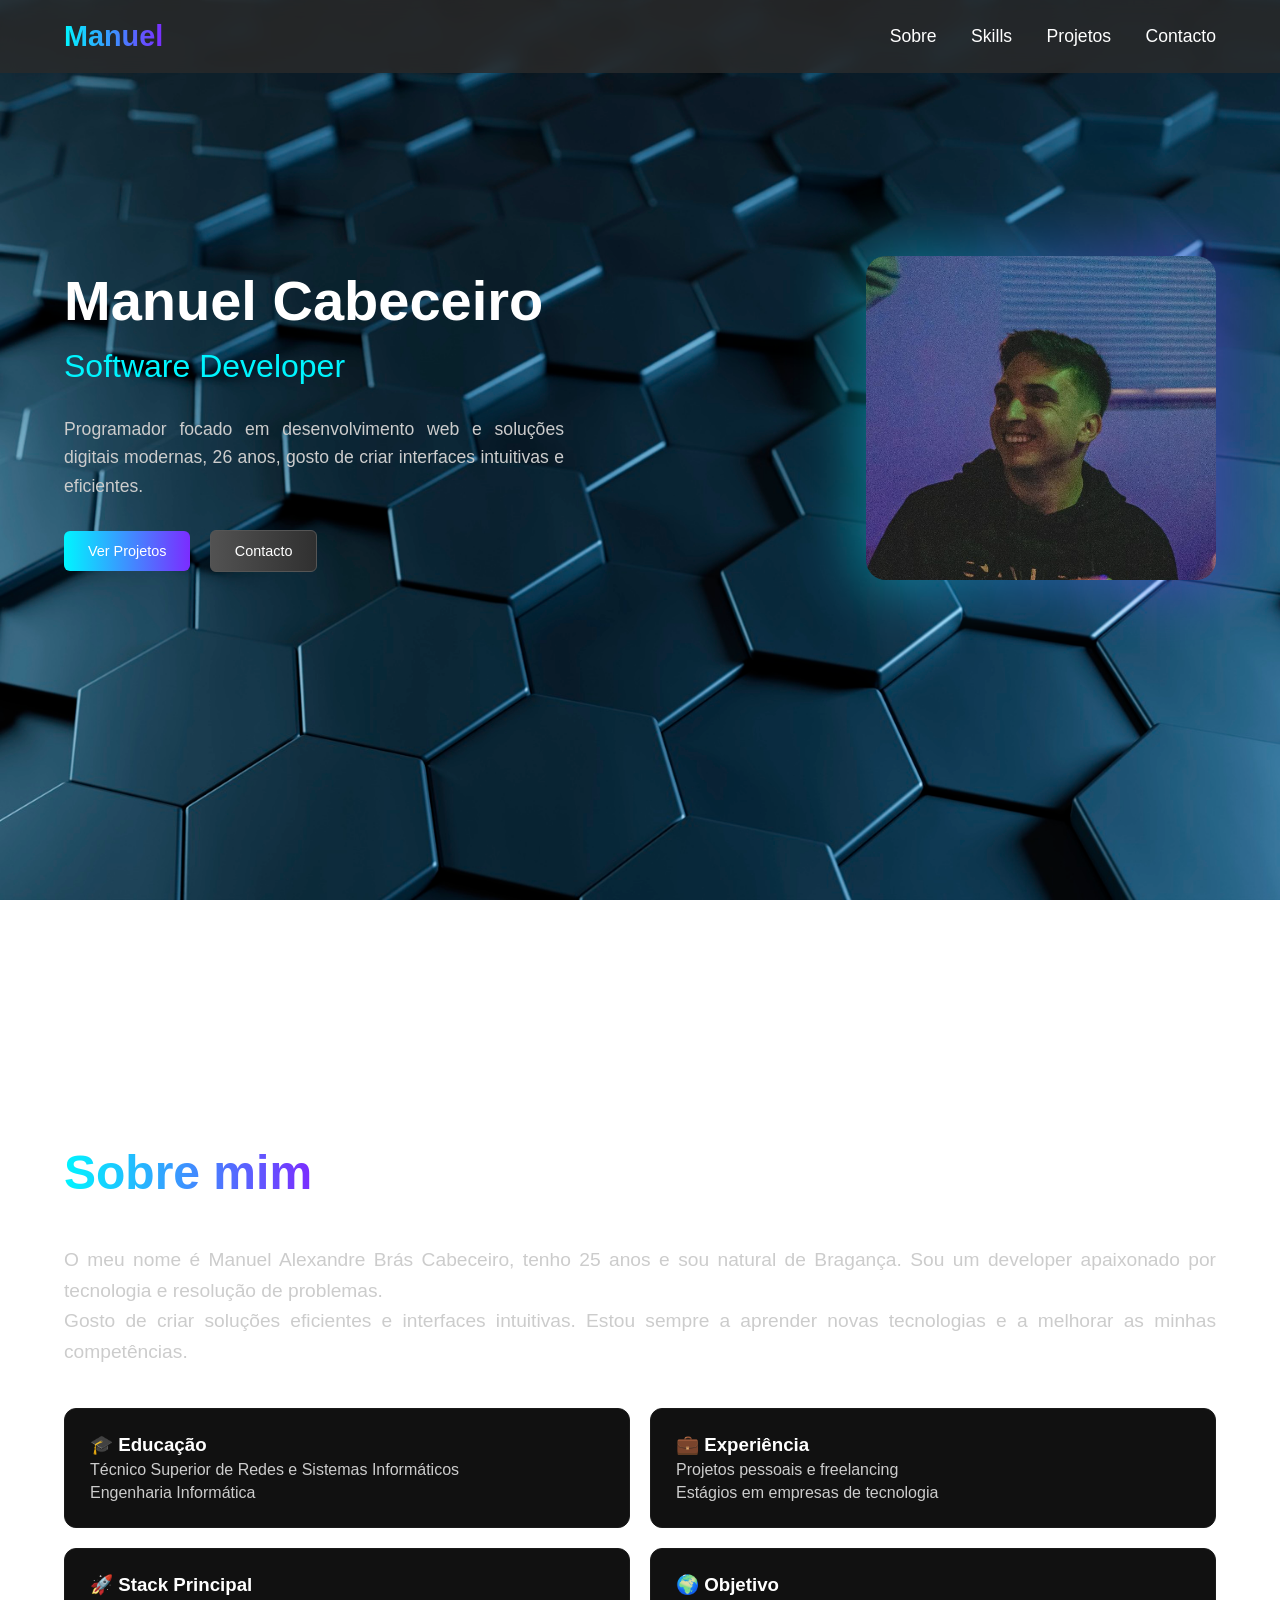
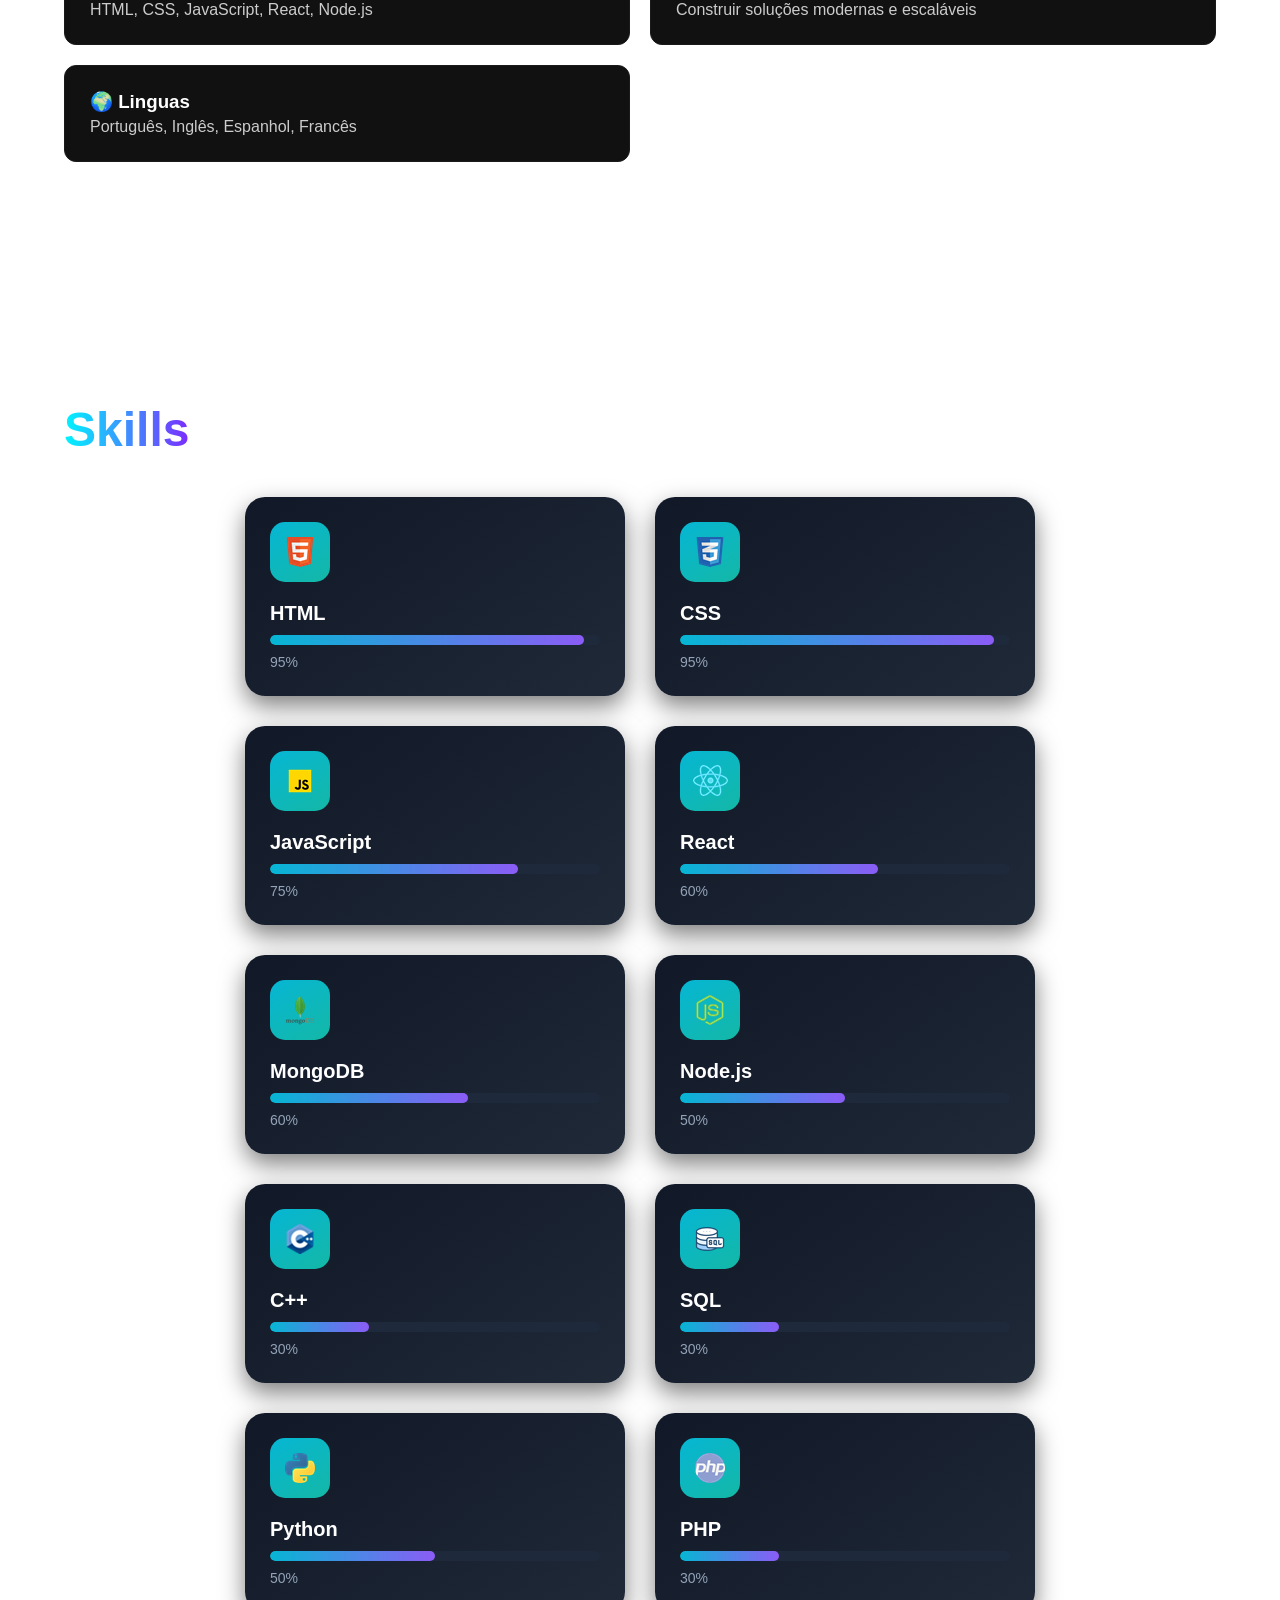
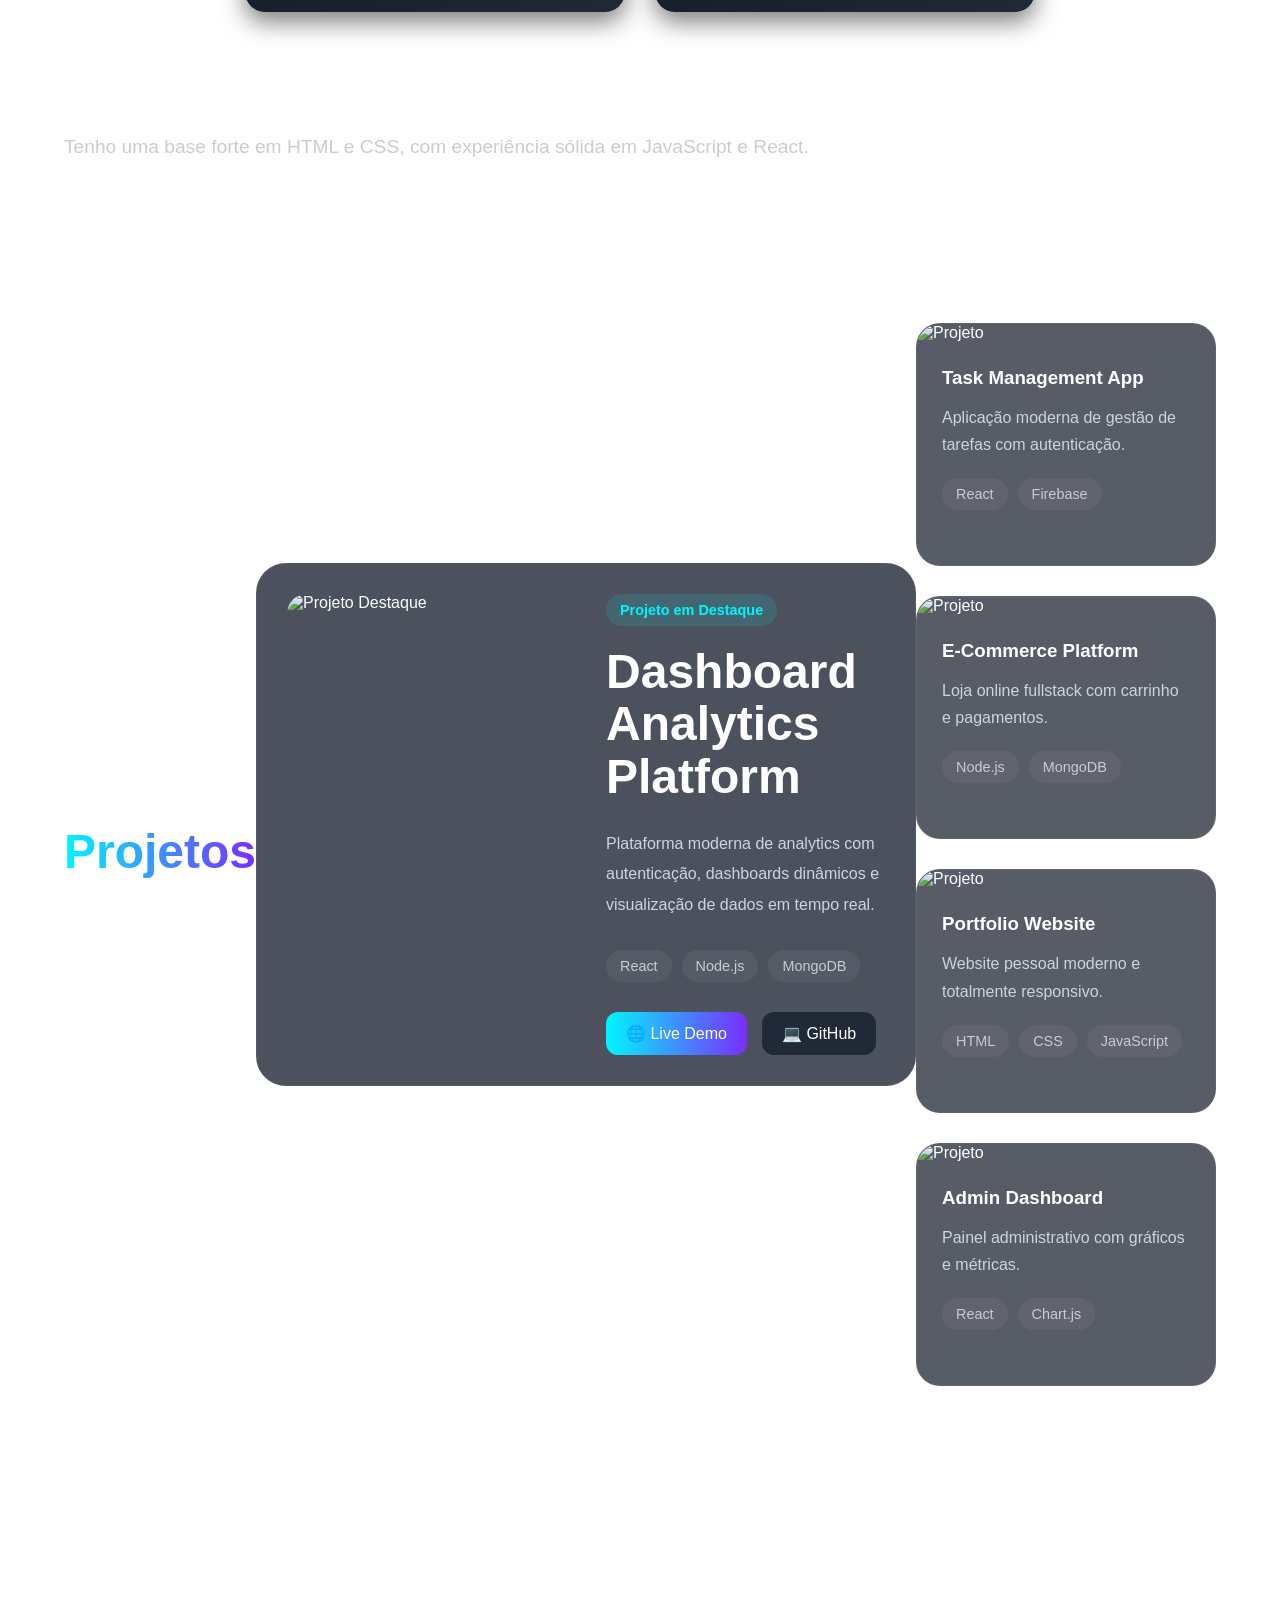
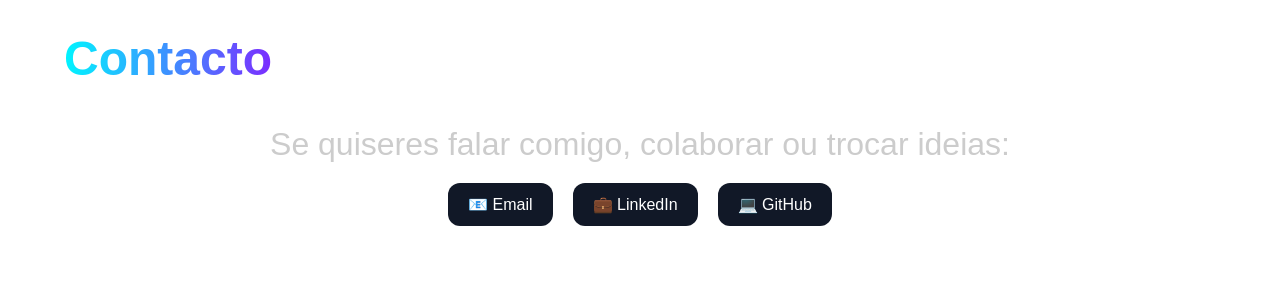
==== commit 0a31946d: "cards feitos, foto com card feito, aba de projetos em andamento" ====
--- a/client/views/index.html
+++ b/client/views/index.html
@@ -9,378 +9,601 @@
 
     <link rel="stylesheet" href="/client/public/css/header.css">
     <link rel="stylesheet" href="/client/public/css/style.css">
-    <link rel="stylesheet" href="/client/public/css/carddetail.css"> 
+    <link rel="stylesheet" href="/client/public/css/carddetail.css">
+    <link rel="stylesheet" href="/client/public/css/projects.css">
 </head>
 
 <body>
 
-<!-- HEADER -->
-<header class="header">
+    <!-- HEADER -->
+    <header class="header">
+        <div class="container">
+
+            <a href="#home" class="logo">Manuel</a>
+
+            <nav class="nav">
+                <a href="#sobre">Sobre</a>
+                <a href="#skills">Skills</a>
+                <a href="#projects">Projetos</a>
+                <a href="#contact">Contacto</a>
+            </nav>
+
+        </div>
+    </header>
+
+    <!-- HOME -->
+    <section id="home" class="about">
+
+        <div class="about-container">
+
+            <div class="about-text">
+
+                <h1>Manuel Cabeceiro</h1>
+
+                <h2>Software Developer</h2>
+
+                <p>
+                    Programador focado em desenvolvimento web e soluções digitais modernas, 26 anos,
+                    gosto de criar interfaces intuitivas e eficientes.
+                </p>
+
+                <div class="about-buttons">
+                    <a href="#projects" class="btn-primary">Ver Projetos</a>
+                    <a href="#contact" class="btn-secondary">Contacto</a>
+                </div>
+
+            </div>
+
+            <div class="about-image">
+                <div class="image-wrapper">
+                    <img src="Manel3.png" alt="Foto de perfil" id="profileImage">
+                </div>
+            </div>
+
+        </div>
+
+    </section>
+
+    <!-- SOBRE -->
+    <section id="sobre" class="sobre-section">
+
+        <div class="container">
+
+            <h2 class="section-title">Sobre mim</h2>
+
+        </div>
+
+        <div class="container">
+
+            <div class="sobre-content">
+
+                <div class="sobre-descricao">
+
+                    <p>
+                        O meu nome é Manuel Alexandre Brás Cabeceiro, tenho 25 anos e sou natural de Bragança.
+                        Sou um developer apaixonado por tecnologia e resolução de problemas.
+                    </p>
+
+                    <p>
+                        Gosto de criar soluções eficientes e interfaces intuitivas.
+                        Estou sempre a aprender novas tecnologias e a melhorar as minhas competências.
+                    </p>
+
+                </div>
+
+                <div class="sobre-cards">
+
+                    <div class="info-card" data-info="educacao">
+                        <h3>🎓 Educação</h3>
+                        <p>Técnico Superior de Redes e Sistemas Informáticos</p>
+                        <p>Engenharia Informática</p>
+                    </div>
+
+                    <div class="info-card" data-info="experiencia">
+                        <h3>💼 Experiência</h3>
+                        <p>Projetos pessoais e freelancing</p>
+                        <p>Estágios em empresas de tecnologia</p>
+                    </div>
+
+                    <div class="info-card" data-info="stack">
+                        <h3>🚀 Stack Principal</h3>
+                        <p>HTML, CSS, JavaScript, React, Node.js</p>
+                    </div>
+
+                    <div class="info-card" data-info="objetivo">
+                        <h3>🌍 Objetivo</h3>
+                        <p>Construir soluções modernas e escaláveis</p>
+                    </div>
+
+                    <div class="info-card" data-info="linguas">
+                        <h3>🌍 Linguas</h3>
+                        <p>Português, Inglês, Espanhol, Francês</p>
+                    </div>
+
+                </div>
+
+            </div>
+
+        </div>
+
+    </section>
+
+    <!-- SKILLS -->
+    <section id="skills" class="skills-section">
+
+        <div class="container">
+
+            <h2 class="section-title-skills">Skills</h2>
+
+        </div>
+
+        <div class="container">
+
+            <div class="skills-cards">
+
+                <!-- HTML -->
+                <div class="card" data-skill="html">
+                    <div class="card-icon">
+                        <img src="html-icon.png" alt="HTML">
+                    </div>
+
+                    <div class="card-content">
+                        <span class="card-label">HTML</span>
+
+                        <div class="progress-container">
+                            <div class="progress-bar" style="width: 95%;"></div>
+                        </div>
+
+                        <span class="progress-value">95%</span>
+                    </div>
+                </div>
+
+                <!-- CSS -->
+                <div class="card" data-skill="css">
+                    <div class="card-icon">
+                        <img src="css-icon.png" alt="CSS">
+                    </div>
+
+                    <div class="card-content">
+                        <span class="card-label">CSS</span>
+
+                        <div class="progress-container">
+                            <div class="progress-bar" style="width: 95%;"></div>
+                        </div>
+
+                        <span class="progress-value">95%</span>
+                    </div>
+                </div>
+
+                <!-- JAVASCRIPT -->
+                <div class="card" data-skill="javascript">
+                    <div class="card-icon">
+                        <img src="javascript.png" alt="JavaScript">
+                    </div>
+
+                    <div class="card-content">
+                        <span class="card-label">JavaScript</span>
+
+                        <div class="progress-container">
+                            <div class="progress-bar" style="width: 75%;"></div>
+                        </div>
+
+                        <span class="progress-value">75%</span>
+                    </div>
+                </div>
+
+                <!-- REACT -->
+                <div class="card" data-skill="react">
+                    <div class="card-icon">
+                        <img src="React-icon.png" alt="React">
+                    </div>
+
+                    <div class="card-content">
+                        <span class="card-label">React</span>
+
+                        <div class="progress-container">
+                            <div class="progress-bar" style="width: 60%;"></div>
+                        </div>
+
+                        <span class="progress-value">60%</span>
+                    </div>
+                </div>
+
+                <!-- DB -->
+                <div class="card" data-skill="mongodb">
+                    <div class="card-icon">
+                        <img src="mongodb.png" alt="MongoDB">
+                    </div>
+
+                    <div class="card-content">
+                        <span class="card-label">MongoDB</span>
+
+                        <div class="progress-container">
+                            <div class="progress-bar" style="width: 60%;"></div>
+                        </div>
+
+                        <span class="progress-value">60%</span>
+                    </div>
+                </div>
+
+                <!-- NODE.JS -->
+                <div class="card" data-skill="nodejs">
+                    <div class="card-icon">
+                        <img src="nodejs.png" alt="Node.js">
+                    </div>
+
+                    <div class="card-content">
+                        <span class="card-label">Node.js</span>
+
+                        <div class="progress-container">
+                            <div class="progress-bar" style="width: 50%;"></div>
+                        </div>
+
+                        <span class="progress-value">50%</span>
+                    </div>
+                </div>
+
+                <!-- C++ -->
+                <div class="card" data-skill="c">
+                    <div class="card-icon">
+                        <img src="c++.png" alt="C++">
+                    </div>
+
+                    <div class="card-content">
+                        <span class="card-label">C++</span>
+
+                        <div class="progress-container">
+                            <div class="progress-bar" style="width: 30%;"></div>
+                        </div>
+
+                        <span class="progress-value">30%</span>
+                    </div>
+                </div>
+
+                <!-- SQL -->
+                <div class="card" data-skill="sql">
+                    <div class="card-icon">
+                        <img src="sql.png" alt="SQL">
+                    </div>
+
+                    <div class="card-content">
+                        <span class="card-label">SQL</span>
+
+                        <div class="progress-container">
+                            <div class="progress-bar" style="width: 30%;"></div>
+                        </div>
+
+                        <span class="progress-value">30%</span>
+                    </div>
+                </div>
+
+                <!-- Python -->
+                <div class="card" data-skill="python">
+                    <div class="card-icon">
+                        <img src="python.png" alt="Python">
+                    </div>
+
+                    <div class="card-content">
+                        <span class="card-label">Python</span>
+
+                        <div class="progress-container">
+                            <div class="progress-bar" style="width: 50%;"></div>
+                        </div>
+
+                        <span class="progress-value">50%</span>
+                    </div>
+                </div>
+
+                <!-- PHP -->
+                <div class="card" data-skill="php">
+                    <div class="card-icon">
+                        <img src="php.png" alt="PHP">
+                    </div>
+
+                    <div class="card-content">
+                        <span class="card-label">PHP</span>
+
+                        <div class="progress-container">
+                            <div class="progress-bar" style="width: 30%;"></div>
+                        </div>
+
+                        <span class="progress-value">30%</span>
+                    </div>
+                </div>
+
+            </div>
+
+        </div>
+
+    </section>
+
+    <!-- DESCRIÇÃO -->
     <div class="container">
 
-        <a href="#home" class="logo">Manuel</a>
-
-        <nav class="nav">
-            <a href="#sobre">Sobre</a>
-            <a href="#skills">Skills</a>
-            <a href="#projects">Projetos</a>
-            <a href="#contact">Contacto</a>
-        </nav>
+        <div class="skill-descricao">
+
+            <p>
+                Tenho uma base forte em HTML e CSS, com experiência sólida em JavaScript e React.
+            </p>
+
+        </div>
 
     </div>
-</header>
-
-<!-- HOME -->
-<section id="home" class="about">
-
-    <div class="about-container">
-
-        <div class="about-text">
-
-            <h1>Manuel Cabeceiro</h1>
-
-            <h2>Software Developer</h2>
-
-            <p>
-                Programador focado em desenvolvimento web e soluções digitais modernas, 26 anos,
-                gosto de criar interfaces intuitivas e eficientes.
-            </p>
-
-            <div class="about-buttons">
-                <a href="#projects" class="btn-primary">Ver Projetos</a>
-                <a href="#contact" class="btn-secondary">Contacto</a>
+
+    <!-- MODAL -->
+    <div class="modal-overlay" id="modalOverlay">
+
+        <div class="modal">
+
+            <button class="close-modal">&times;</button>
+
+            <h2 id="modalTitle">Skill</h2>
+
+            <p id="modalText"></p>
+
+        </div>
+
+    </div>
+    <!-- MODAL DA FOTO -->
+    <div class="modal-overlay" id="socialModal">
+
+        <div class="modal">
+
+            <button class="close-modal" id="closeSocial">&times;</button>
+
+            <h2>Redes Sociais</h2>
+
+            <p>Podes encontrar-me em:</p>
+
+            <div class="contact-links" style="margin-top:20px">
+
+                <a href="https://x.com/OUTL4Wzin" target="_blank" class="contact-item">
+                    ⬛​ Twitter/X
+                </a>
+
+                <a href="https://instagram.com/manelzz0" target="_blank" class="contact-item">
+                    📸​ Instagram
+                </a>
+
+                <a href="https://tiktok.com/" target="_blank" class="contact-item">
+                    🔴​ TikTok
+                </a>
+
+                <a href="https://www.linkedin.com/in/manuel-cabeceiro-84960220b/" target="_blank" class="contact-item">
+                    💼 LinkedIn
+                </a>
+
+                <a href="https://github.com" target="_blank" class="contact-item">
+                    💻 GitHub
+                </a>
+
+                <a href="mailto:teuemail@email.com" class="contact-item">
+                    📧 Email
+                </a>
+
             </div>
 
         </div>
 
-        <div class="about-image">
-            <div class="image-wrapper">
-                <img src="Manel3.png" alt="Foto de perfil">
+    </div>
+
+    <!-- =========================
+     PROJETOS
+========================= -->
+
+<section id="projects" class="projects-section">
+
+  <div class="container">
+
+    <h2 class="section-title">Projetos</h2>
+
+    <!-- FEATURED PROJECT -->
+    <div class="featured-project">
+
+      <div class="featured-image">
+        <img src="https://picsum.photos/1000/700" alt="Projeto Destaque">
+      </div>
+
+      <div class="featured-content">
+
+        <span class="featured-badge">Projeto em Destaque</span>
+
+        <h3>Dashboard Analytics Platform</h3>
+
+        <p>
+          Plataforma moderna de analytics com autenticação,
+          dashboards dinâmicos e visualização de dados em tempo real.
+        </p>
+
+        <div class="project-tags">
+          <span>React</span>
+          <span>Node.js</span>
+          <span>MongoDB</span>
+        </div>
+
+        <div class="project-buttons">
+          <a href="#" target="_blank" class="project-btn">
+            🌐 Live Demo
+          </a>
+
+          <a href="#" target="_blank" class="project-btn secondary">
+            💻 GitHub
+          </a>
+        </div>
+
+      </div>
+
+    </div>
+
+    <!-- GRID -->
+    <div class="projects-grid">
+
+      <!-- CARD -->
+      <div class="project-card" data-project="project1">
+
+        <div class="project-image">
+          <img src="https://picsum.photos/600/400?1" alt="Projeto">
+        </div>
+
+        <div class="project-info">
+
+          <h3>Task Management App</h3>
+
+          <p>
+            Aplicação moderna de gestão de tarefas com autenticação.
+          </p>
+
+          <div class="project-tags">
+            <span>React</span>
+            <span>Firebase</span>
+          </div>
+
+        </div>
+
+      </div>
+
+      <!-- CARD -->
+      <div class="project-card" data-project="project2">
+
+        <div class="project-image">
+          <img src="https://picsum.photos/600/400?2" alt="Projeto">
+        </div>
+
+        <div class="project-info">
+
+          <h3>E-Commerce Platform</h3>
+
+          <p>
+            Loja online fullstack com carrinho e pagamentos.
+          </p>
+
+          <div class="project-tags">
+            <span>Node.js</span>
+            <span>MongoDB</span>
+          </div>
+
+        </div>
+
+      </div>
+
+      <!-- CARD -->
+      <div class="project-card" data-project="project3">
+
+        <div class="project-image">
+          <img src="https://picsum.photos/600/400?3" alt="Projeto">
+        </div>
+
+        <div class="project-info">
+
+          <h3>Portfolio Website</h3>
+
+          <p>
+            Website pessoal moderno e totalmente responsivo.
+          </p>
+
+          <div class="project-tags">
+            <span>HTML</span>
+            <span>CSS</span>
+            <span>JavaScript</span>
+          </div>
+
+        </div>
+
+      </div>
+
+      <!-- CARD -->
+      <div class="project-card" data-project="project4">
+
+        <div class="project-image">
+          <img src="https://picsum.photos/600/400?4" alt="Projeto">
+        </div>
+
+        <div class="project-info">
+
+          <h3>Admin Dashboard</h3>
+
+          <p>
+            Painel administrativo com gráficos e métricas.
+          </p>
+
+          <div class="project-tags">
+            <span>React</span>
+            <span>Chart.js</span>
+          </div>
+
+        </div>
+
+      </div>
+
+    </div>
+
+  </div>
+
+</section>
+
+<!-- =========================
+     PROJECT MODAL
+========================= -->
+
+<div class="modal-overlay" id="projectModal">
+
+  <div class="modal">
+
+    <button class="close-modal" id="closeProjectModal">
+      &times;
+    </button>
+
+    <h2 id="projectModalTitle">
+      Projeto
+    </h2>
+
+    <p id="projectModalText">
+      Descrição do projeto...
+    </p>
+
+  </div>
+
+</div>
+
+    <section id="contact" class="contact-section">
+
+        <div class="container">
+            <h2 class="section-title">Contacto</h2>
+        </div>
+
+        <div class="container contact-content">
+
+            <div class="contact-info">
+
+                <p>Se quiseres falar comigo, colaborar ou trocar ideias:</p>
+
+                <div class="contact-links">
+
+                    <a href="mailto:manuelpropt2000@gmail.com" class="contact-item">
+                        📧 Email
+                    </a>
+
+                    <a href="https://www.linkedin.com/in/manuel-cabeceiro-84960220b/" target="_blank"
+                        class="contact-item">
+                        💼 LinkedIn
+                    </a>
+
+                    <a href="https://github.com/OUTL4Wzin" target="_blank" class="contact-item">
+                        💻 GitHub
+                    </a>
+
+                </div>
+
             </div>
-        </div>
-
-    </div>
-
-</section>
-
-<!-- SOBRE -->
-<section id="sobre" class="sobre-section">
-
-    <div class="container">
-
-        <h2 class="section-title">Sobre Mim</h2>
-
-    </div>
-
-    <div class="container">
-
-        <div class="sobre-content">
-
-            <div class="sobre-descricao">
-
-                <p>
-                    O meu nome é Manuel Alexandre Brás Cabeceiro, tenho 25 anos e sou natural de Bragança.
-                    Sou um developer apaixonado por tecnologia e resolução de problemas.
-                </p>
-
-                <p>
-                    Gosto de criar soluções eficientes e interfaces intuitivas.
-                    Estou sempre a aprender novas tecnologias e a melhorar as minhas competências.
-                </p>
-
-            </div>
-
-            <div class="sobre-cards">
-
-                <div class="info-card" data-info="educacao">
-                    <h3>🎓 Educação</h3>
-                    <p>Técnico Superior de Redes e Sistemas Informáticos</p>
-                    <p>Engenharia Informática</p>
-                </div>
-
-                <div class="info-card" data-info="experiencia">
-                    <h3>💼 Experiência</h3>
-                    <p>Projetos pessoais e freelancing</p>
-                    <p>Estágios em empresas de tecnologia</p>
-                </div>
-
-                <div class="info-card" data-info="stack">
-                    <h3>🚀 Stack Principal</h3>
-                    <p>HTML, CSS, JavaScript, React, Node.js</p>
-                </div>
-
-                <div class="info-card" data-info="objetivo">
-                    <h3>🌍 Objetivo</h3>
-                    <p>Construir soluções modernas e escaláveis</p>
-                </div>
-
-                <div class="info-card" data-info="linguas">
-                    <h3>🌍 Linguas</h3>
-                    <p>Português, Inglês, Espanhol, Francês</p>
-                </div>
-
-            </div>
-
-        </div>
-
-    </div>
-
-</section>
-
-<!-- SKILLS -->
-<section id="skills" class="skills-section">
-
-    <div class="container">
-
-        <h2 class="section-title-skills">Skills</h2>
-
-    </div>
-
-    <div class="container">
-
-        <div class="skills-cards">
-
-            <!-- HTML -->
-            <div class="card" data-skill="html">
-                <div class="card-icon">
-                    <img src="html-icon.png" alt="HTML">
-                </div>
-
-                <div class="card-content">
-                    <span class="card-label">HTML</span>
-
-                    <div class="progress-container">
-                        <div class="progress-bar" style="width: 95%;"></div>
-                    </div>
-
-                    <span class="progress-value">95%</span>
-                </div>
-            </div>
-
-            <!-- CSS -->
-            <div class="card" data-skill="css">
-                <div class="card-icon">
-                    <img src="css-icon.png" alt="CSS">
-                </div>
-
-                <div class="card-content">
-                    <span class="card-label">CSS</span>
-
-                    <div class="progress-container">
-                        <div class="progress-bar" style="width: 95%;"></div>
-                    </div>
-
-                    <span class="progress-value">95%</span>
-                </div>
-            </div>
-
-            <!-- JAVASCRIPT -->
-            <div class="card" data-skill="javascript">
-                <div class="card-icon">
-                    <img src="javascript.png" alt="JavaScript">
-                </div>
-
-                <div class="card-content">
-                    <span class="card-label">JavaScript</span>
-
-                    <div class="progress-container">
-                        <div class="progress-bar" style="width: 75%;"></div>
-                    </div>
-
-                    <span class="progress-value">75%</span>
-                </div>
-            </div>
-
-            <!-- REACT -->
-            <div class="card" data-skill="react">
-                <div class="card-icon">
-                    <img src="React-icon.png" alt="React">
-                </div>
-
-                <div class="card-content">
-                    <span class="card-label">React</span>
-
-                    <div class="progress-container">
-                        <div class="progress-bar" style="width: 60%;"></div>
-                    </div>
-
-                    <span class="progress-value">60%</span>
-                </div>
-            </div>
-
-            <!-- DB -->
-            <div class="card" data-skill="mongodb">
-                <div class="card-icon">
-                    <img src="mongodb.png" alt="MongoDB">
-                </div>
-
-                <div class="card-content">
-                    <span class="card-label">MongoDB</span>
-
-                    <div class="progress-container">
-                        <div class="progress-bar" style="width: 60%;"></div>
-                    </div>
-
-                    <span class="progress-value">60%</span>
-                </div>
-            </div>
-
-            <!-- NODE.JS -->
-            <div class="card" data-skill="nodejs">
-                <div class="card-icon">
-                    <img src="nodejs.png" alt="Node.js">
-                </div>
-
-                <div class="card-content">
-                    <span class="card-label">Node.js</span>
-
-                    <div class="progress-container">
-                        <div class="progress-bar" style="width: 50%;"></div>
-                    </div>
-
-                    <span class="progress-value">50%</span>
-                </div>
-            </div>
-
-            <!-- C++ -->
-            <div class="card" data-skill="c">
-                <div class="card-icon">
-                    <img src="c++.png" alt="C++">
-                </div>
-
-                <div class="card-content">
-                    <span class="card-label">C++</span>
-
-                    <div class="progress-container">
-                        <div class="progress-bar" style="width: 30%;"></div>
-                    </div>
-
-                    <span class="progress-value">30%</span>
-                </div>
-            </div>
-
-            <!-- SQL -->
-            <div class="card" data-skill="sql">
-                <div class="card-icon">
-                    <img src="sql.png" alt="SQL">
-                </div>
-
-                <div class="card-content">
-                    <span class="card-label">SQL</span>
-
-                    <div class="progress-container">
-                        <div class="progress-bar" style="width: 30%;"></div>
-                    </div>
-
-                    <span class="progress-value">30%</span>
-                </div>
-            </div>
-
-            <!-- Python -->
-            <div class="card" data-skill="python">
-                <div class="card-icon">
-                    <img src="python.png" alt="Python">
-                </div>
-
-                <div class="card-content">
-                    <span class="card-label">Python</span>
-
-                    <div class="progress-container">
-                        <div class="progress-bar" style="width: 50%;"></div>
-                    </div>
-
-                    <span class="progress-value">50%</span>
-                </div>
-            </div>
-
-            <!-- PHP -->
-            <div class="card" data-skill="php">
-                <div class="card-icon">
-                    <img src="php.png" alt="PHP">
-                </div>
-
-                <div class="card-content">
-                    <span class="card-label">PHP</span>
-
-                    <div class="progress-container">
-                        <div class="progress-bar" style="width: 30%;"></div>
-                    </div>
-
-                    <span class="progress-value">30%</span>
-                </div>
-            </div>
-
-        </div>
-
-    </div>
-
-</section>
-
-<!-- DESCRIÇÃO -->
-<div class="container">
-
-    <div class="skill-descricao">
-
-        <p>
-            Tenho uma base forte em HTML e CSS, com experiência sólida em JavaScript e React.
-        </p>
-
-    </div>
-
-</div>
-
-<!-- MODAL -->
-<div class="modal-overlay" id="modalOverlay">
-
-    <div class="modal">
-
-        <button class="close-modal">&times;</button>
-
-        <h2 id="modalTitle">Skill</h2>
-
-        <p id="modalText"></p>
-
-    </div>
-
-</div>
-
-<section id="contact" class="contact-section">
-
-  <div class="container">
-    <h2 class="section-title">Contacto</h2>
-  </div>
-
-  <div class="container contact-content">
-
-    <div class="contact-info">
-
-      <p>Se quiseres falar comigo, colaborar ou trocar ideias:</p>
-
-      <div class="contact-links">
-
-        <a href="mailto:manuelpropt2000@gmail.com" class="contact-item">
-          📧 Email
-        </a>
-
-        <a href="https://www.linkedin.com/in/manuel-cabeceiro-84960220b/" target="_blank" class="contact-item">
-          💼 LinkedIn
-        </a>
-
-        <a href="https://github.com/OUTL4Wzin" target="_blank" class="contact-item">
-          💻 GitHub
-        </a>
-
-      </div>
-
-    </div>
-
-  </div>
-
-</section>
-
-<!-- SCRIPTS -->
-<script src="/client/public/js/script.js"></script>
-<script src="/client/public/js/carddetail.js"></script>
+
+        </div>
+
+    </section>
+
+    <!-- SCRIPTS -->
+    <script src="/client/public/js/script.js"></script>
+    <script src="/client/public/js/carddetail.js"></script>
 
 </body>
+
 </html>
--- a/client/public/css/style.css
+++ b/client/public/css/style.css
@@ -3,6 +3,12 @@
   font-family: 'Inter', sans-serif;
   color: white;
   scroll-behavior: smooth;
+}
+
+.container {
+  width: 90%;
+  max-width: 1200px;
+  margin: 0 auto;
 }
 
 .about {
@@ -147,7 +153,7 @@
 }
 
 .sobre-descricao {
-  
+
   margin-top: 5px;
   margin-bottom: 40px;
   font-size: 1.2rem;
@@ -155,8 +161,9 @@
   color: #ccc;
   text-align: justify;
 }
+
 .section-title {
-    margin-top: 45px;
+  margin-top: 45px;
   font-size: 3rem;
   font-weight: 700;
   margin-bottom: 40px;
@@ -164,11 +171,12 @@
   -webkit-background-clip: text;
   -webkit-text-fill-color: transparent;
 }
+
 /* Conteúdo flexível */
 .sobre-content {
-  
+
   gap: 60px;
-  
+
 }
 
 /* Cards */
@@ -186,10 +194,11 @@
   border-radius: 12px;
   transition: 0.3s ease;
   border: 1px solid #1a1a1a;
-  
-}
+
+}
+
 .info-card p {
-    margin-top: 5px;
+  margin-top: 5px;
   font-size: 1rem;
   color: #ccc;
 }
@@ -198,7 +207,7 @@
 .info-card:hover {
   transform: translateY(-5px);
   border-color: #00f5ff;
-  
+
 }
 
 /* Responsividade */
@@ -226,7 +235,7 @@
 
 .skills-section {
   padding: 120px 0;
- 
+
 }
 
 /* Container flexível */
@@ -322,7 +331,7 @@
 
 .contact-info p {
   margin-bottom: 20px;
-  font-size: 1.1rem;
+  font-size: 2.0rem;
 }
 
 .contact-links {
@@ -344,4 +353,4 @@
 .contact-item:hover {
   transform: translateY(-3px);
   background: linear-gradient(90deg, #00f5ff, #7b2cff);
-}
+}
--- a/client/public/css/projects.css
+++ b/client/public/css/projects.css
@@ -0,0 +1,249 @@
+/* =========================
+   PROJECTS
+========================= */
+
+.projects-section {
+    padding: 120px 0;
+    position: relative;
+    z-index: 1;
+}
+
+.projects-section .section-title {
+    margin-bottom: 50px;
+}
+
+/* =========================
+   FEATURED PROJECT
+========================= */
+
+.featured-project {
+    display: grid;
+    grid-template-columns: 1fr 1fr;
+    gap: 40px;
+    margin-bottom: 60px;
+    padding: 30px;
+    background: rgba(17, 24, 39, 0.75);
+    backdrop-filter: blur(12px);
+    border-radius: 30px;
+    border: 1px solid rgba(255, 255, 255, 0.05);
+    overflow: hidden;
+    transition: 0.4s ease;
+    align-items: start; /* Corrigido */
+}
+
+.featured-project:hover {
+    transform: translateY(-5px);
+    box-shadow:
+        0 20px 50px rgba(0, 0, 0, 0.4),
+        0 0 40px rgba(0, 245, 255, 0.08);
+}
+
+/* =========================
+   FEATURED IMAGE
+========================= */
+
+.featured-image {
+    width: 100%;
+    overflow: hidden;
+    border-radius: 20px;
+}
+
+.featured-image img {
+    width: 100%;
+    height: auto; /* Corrigido */
+    min-height: 260px; /* Responsivo */
+    object-fit: cover;
+    display: block;
+    transition: 0.5s ease;
+}
+
+.featured-project:hover img {
+    transform: scale(1.04);
+}
+
+/* =========================
+   FEATURED CONTENT
+========================= */
+
+.featured-content {
+    display: flex;
+    flex-direction: column;
+    justify-content: flex-start; /* Corrigido */
+    height: 100%;
+}
+
+.featured-content h3 {
+    font-size: 3rem;
+    line-height: 1.1;
+    color: white;
+    margin-bottom: 25px;
+    word-break: break-word;
+}
+
+.featured-content p {
+    color: #cbd5e1;
+    line-height: 1.9;
+    margin-bottom: 30px;
+    max-width: 100%; /* Corrigido */
+}
+
+/* =========================
+   BADGE
+========================= */
+
+.featured-badge {
+    display: inline-block;
+    margin-bottom: 20px;
+    padding: 8px 14px;
+    border-radius: 999px;
+    background: rgba(0, 245, 255, 0.12);
+    color: #00f5ff;
+    font-size: 0.9rem;
+    font-weight: 600;
+    width: fit-content;
+}
+
+/* =========================
+   TAGS
+========================= */
+
+.project-tags {
+    display: flex;
+    flex-wrap: wrap;
+    gap: 10px;
+    margin-bottom: 30px;
+}
+
+.project-tags span {
+    padding: 8px 14px;
+    border-radius: 999px;
+    background: rgba(255, 255, 255, 0.05);
+    color: #ccc;
+    font-size: 0.9rem;
+}
+
+/* =========================
+   BUTTONS
+========================= */
+
+.project-buttons {
+    display: flex;
+    gap: 15px;
+}
+
+.project-btn {
+    padding: 12px 20px;
+    border-radius: 12px;
+    text-decoration: none;
+    background: linear-gradient(90deg, #00f5ff, #7b2cff);
+    color: white;
+    transition: 0.3s ease;
+}
+
+.project-btn:hover {
+    transform: translateY(-3px);
+}
+
+.project-btn.secondary {
+    background: #1f2937;
+}
+
+/* =========================
+   GRID
+========================= */
+
+.projects-grid {
+    display: grid;
+    grid-template-columns: repeat(auto-fit, minmax(300px, 1fr));
+    gap: 30px;
+    align-items: start;
+}
+
+/* =========================
+   PROJECT CARD
+========================= */
+
+.project-card {
+    background: rgba(17, 24, 39, 0.7);
+    backdrop-filter: blur(10px);
+    border-radius: 24px;
+    overflow: hidden;
+    cursor: pointer;
+    transition: 0.4s ease;
+    border: 1px solid rgba(255, 255, 255, 0.05);
+    width: 100%;
+    box-sizing: border-box;
+}
+
+.project-card:hover {
+    transform: translateY(-8px);
+    box-shadow:
+        0 15px 40px rgba(0, 0, 0, 0.4),
+        0 0 30px rgba(123, 44, 255, 0.12);
+}
+
+/* IMAGE */
+
+.project-image {
+    overflow: hidden;
+}
+
+.project-image img {
+    width: 100%;
+    height: auto; /* Corrigido */
+    max-height: 240px; /* mantém cards consistentes */
+    object-fit: cover;
+    transition: 0.5s ease;
+}
+
+.project-card:hover img {
+    transform: scale(1.08);
+}
+
+/* INFO */
+
+.project-info {
+    padding: 25px;
+    overflow: hidden;
+}
+
+.project-info h3 {
+    color: white;
+    margin-bottom: 15px;
+    word-break: break-word;
+}
+
+.project-info p {
+    color: #cbd5e1;
+    line-height: 1.7;
+    margin-bottom: 20px;
+}
+
+/* =========================
+   RESPONSIVE
+========================= */
+
+@media (max-width: 900px) {
+    .featured-project {
+        grid-template-columns: 1fr;
+        padding: 20px;
+    }
+
+    .featured-content h3 {
+        font-size: 2rem;
+    }
+
+    .featured-image img {
+        min-height: 260px;
+    }
+
+    .project-buttons {
+        flex-wrap: wrap;
+    }
+}
+
+@media (max-width: 600px) {
+    .projects-grid {
+        grid-template-columns: 1fr;
+    }
+}
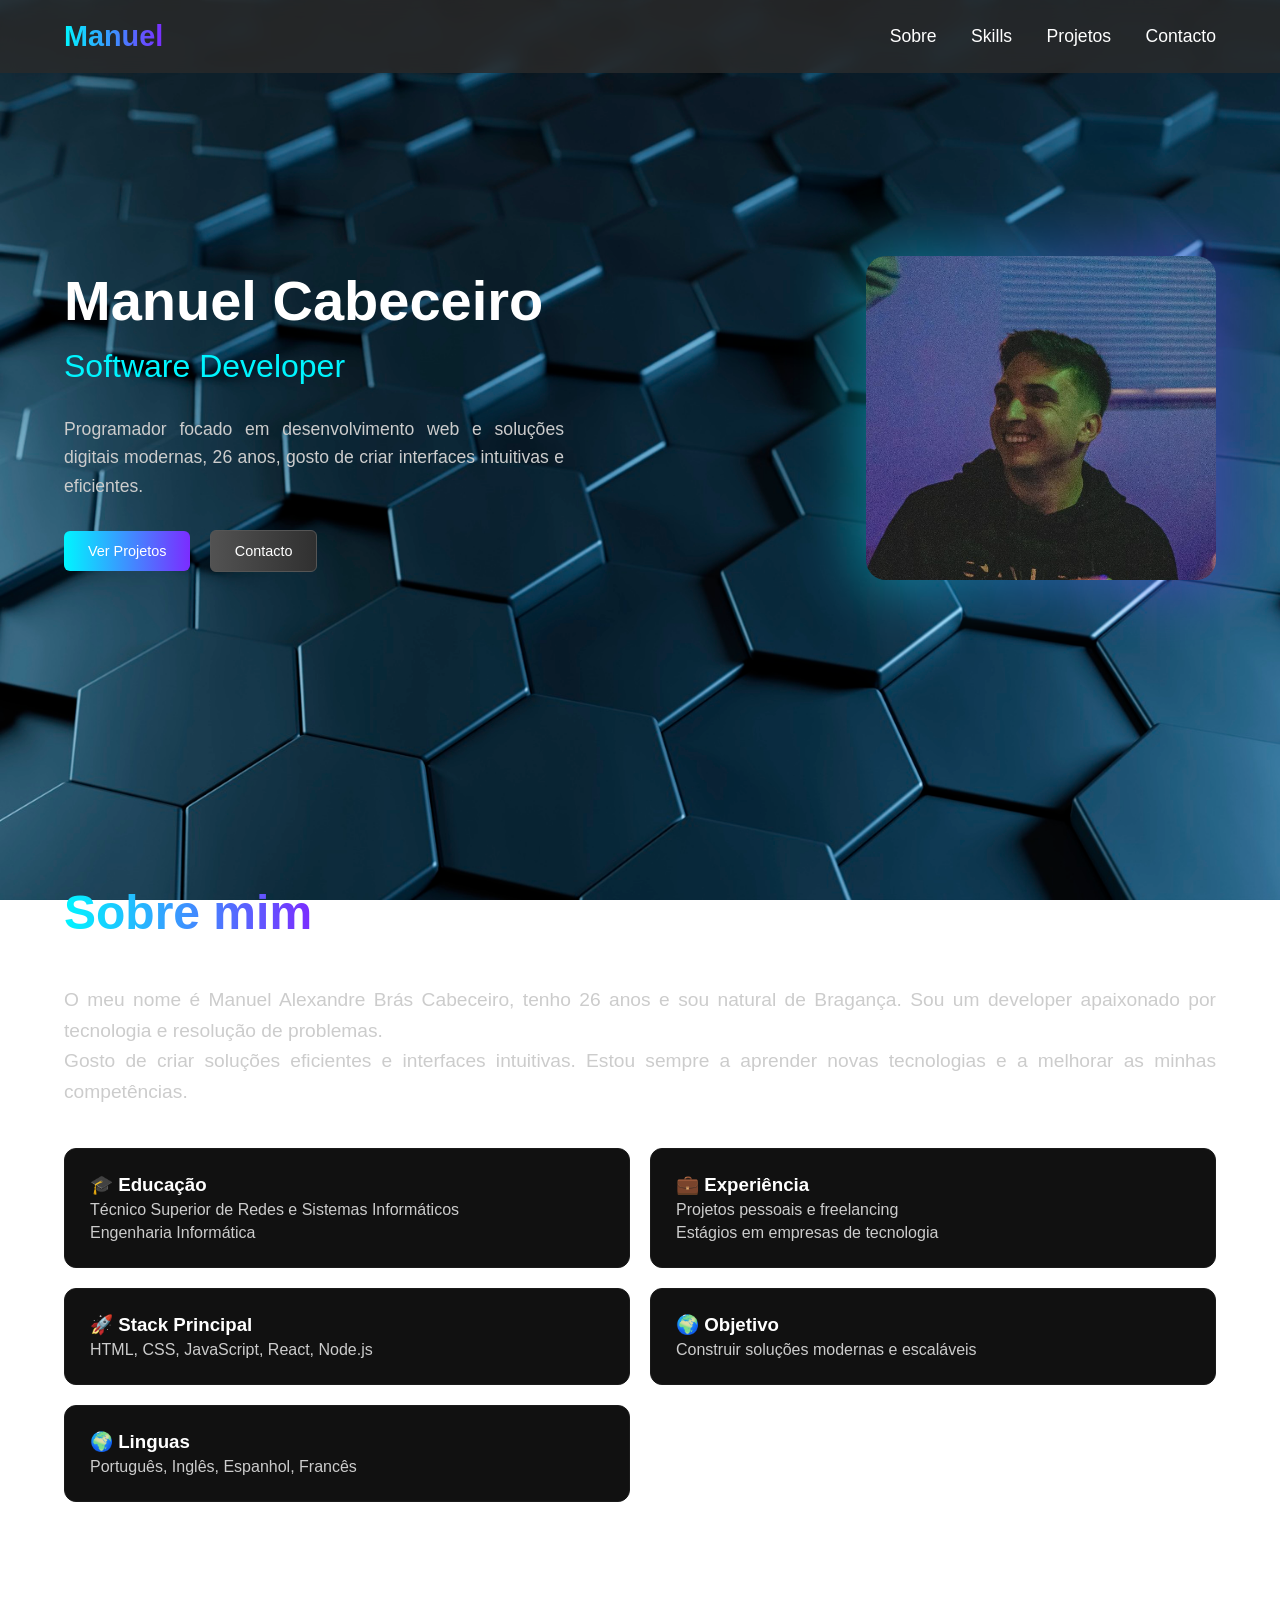
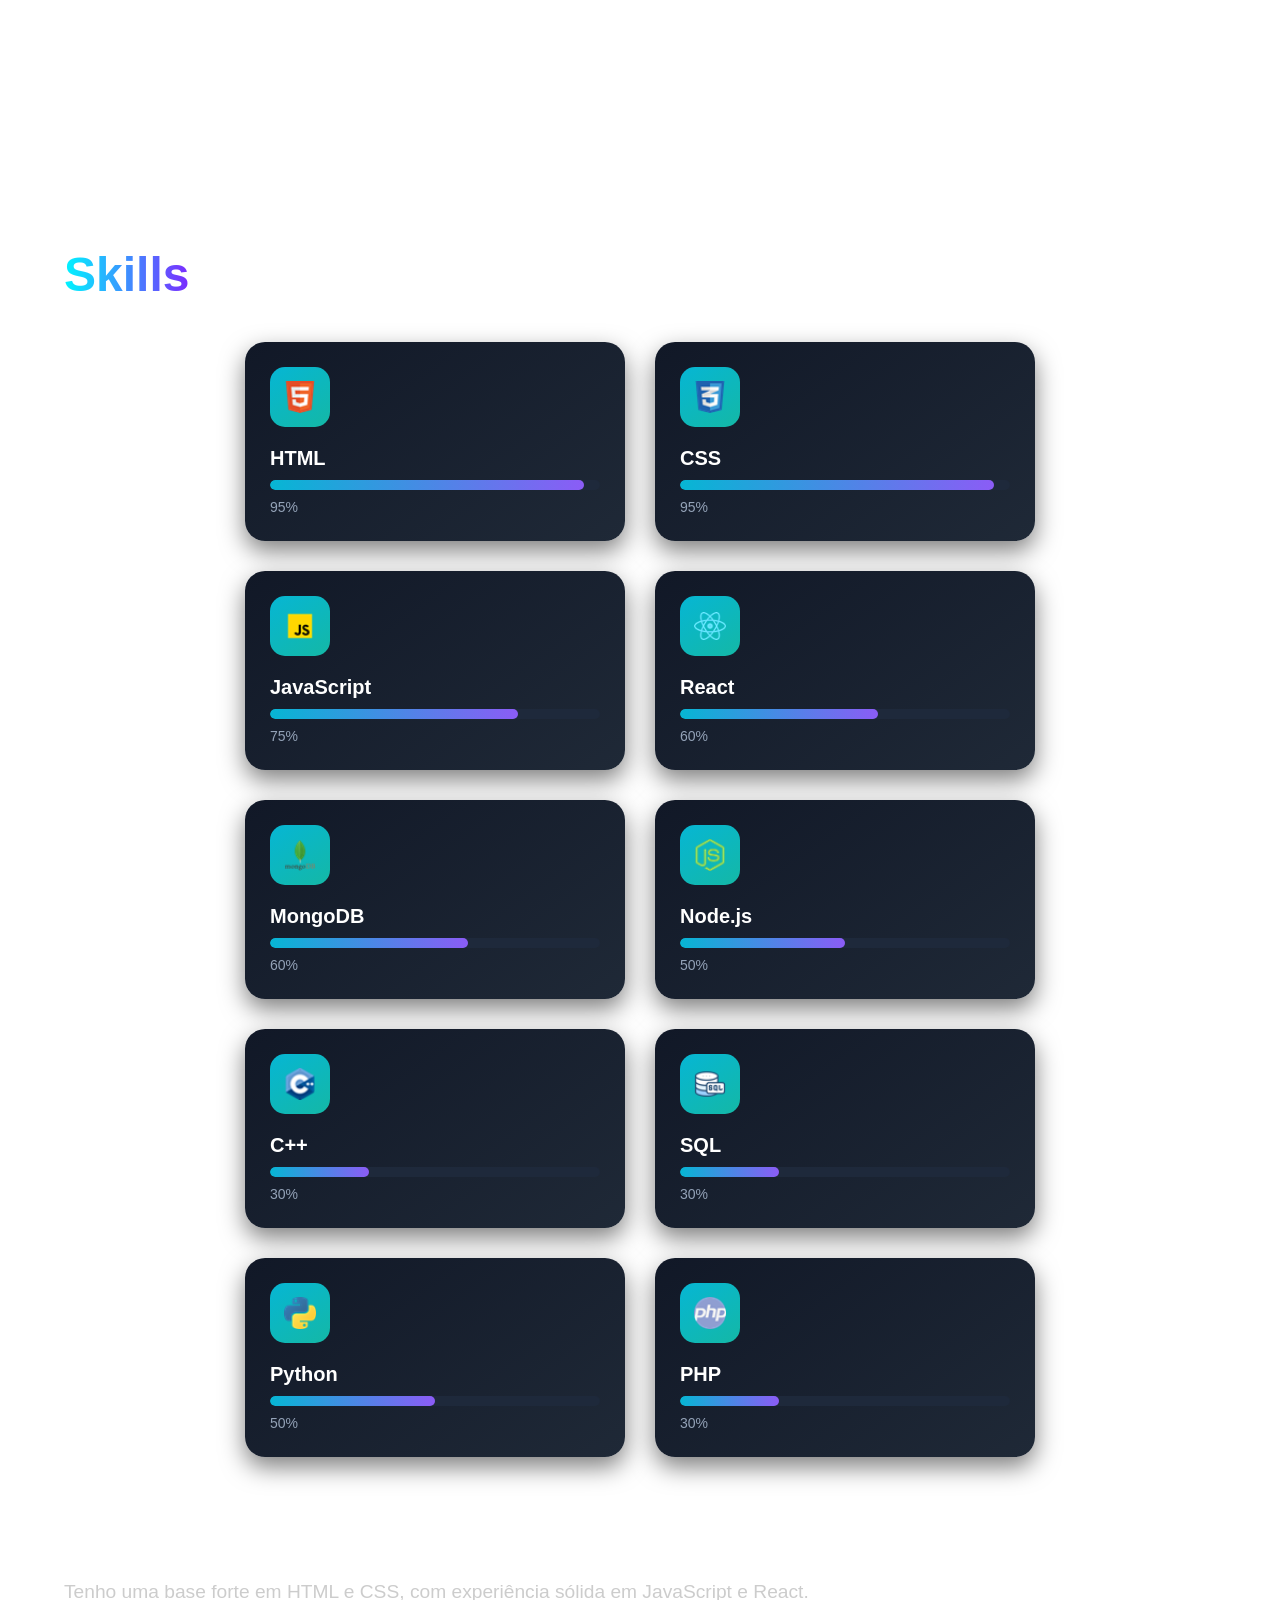
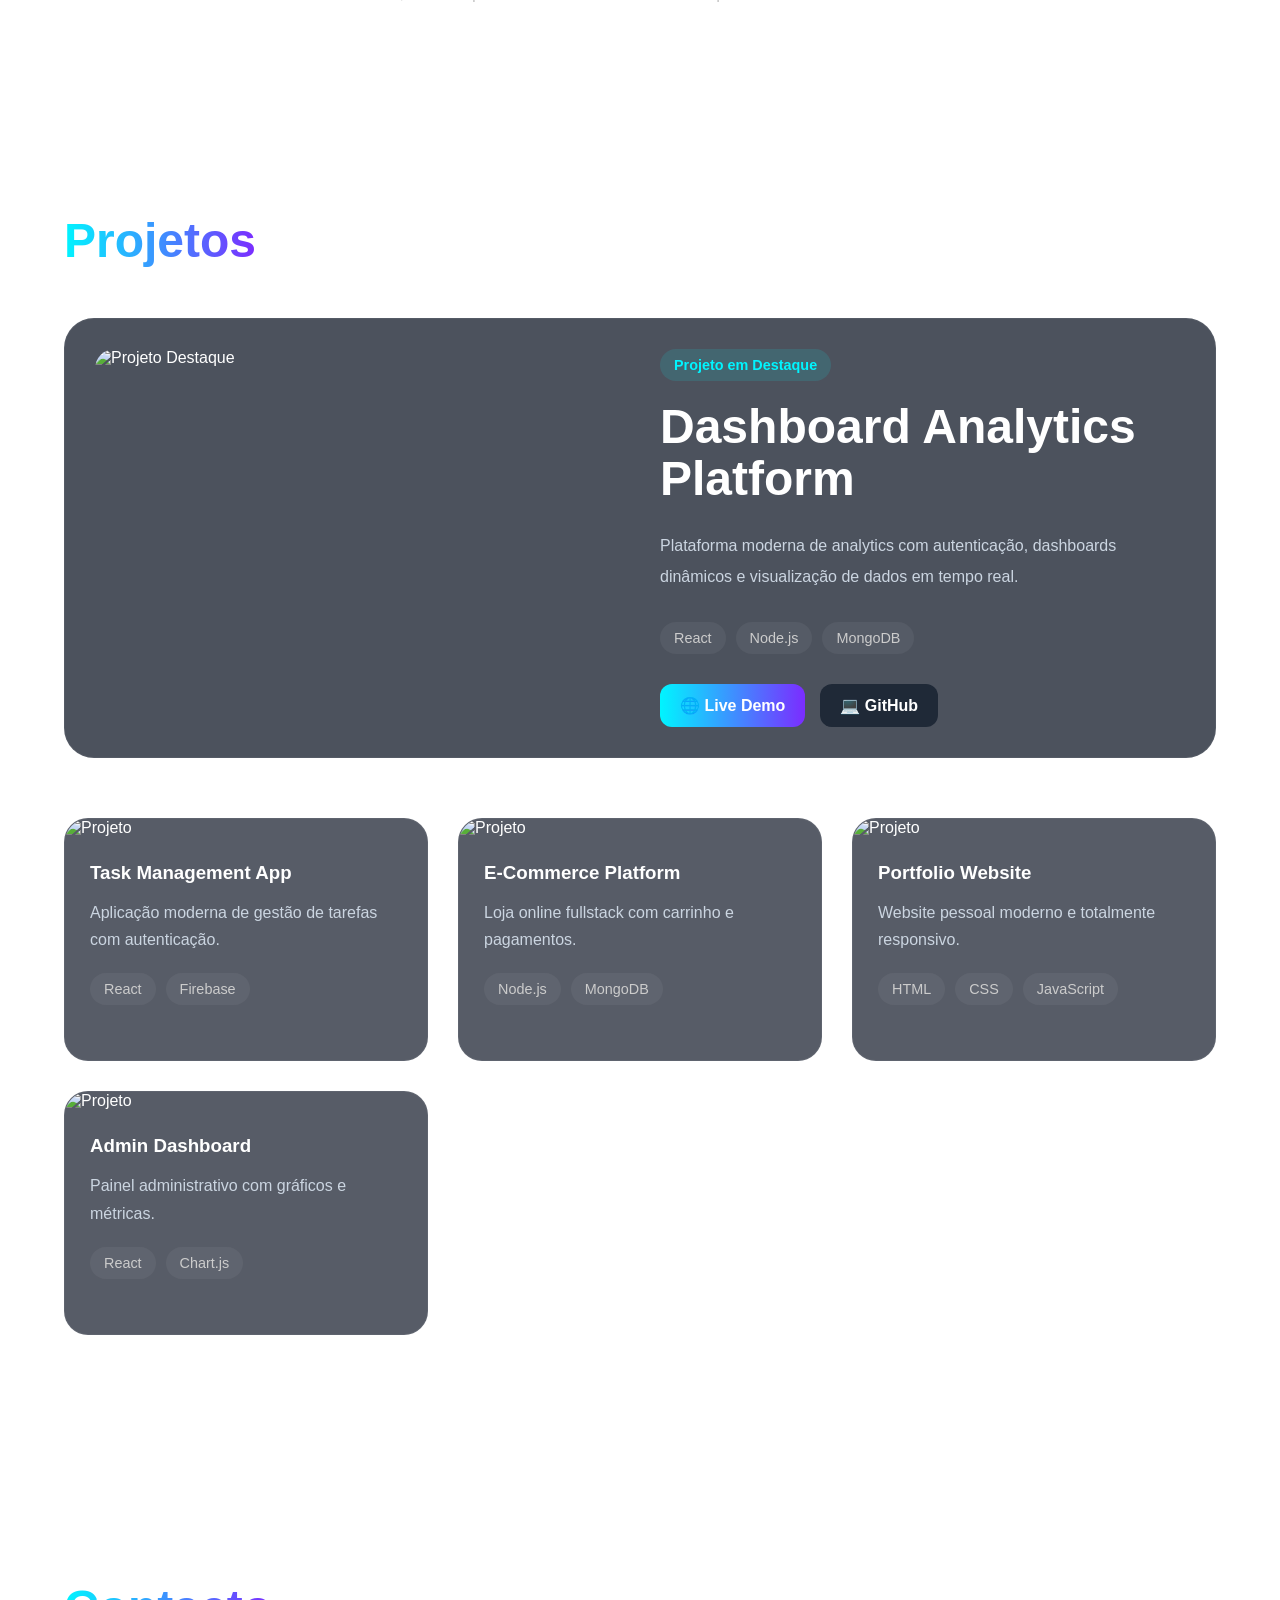
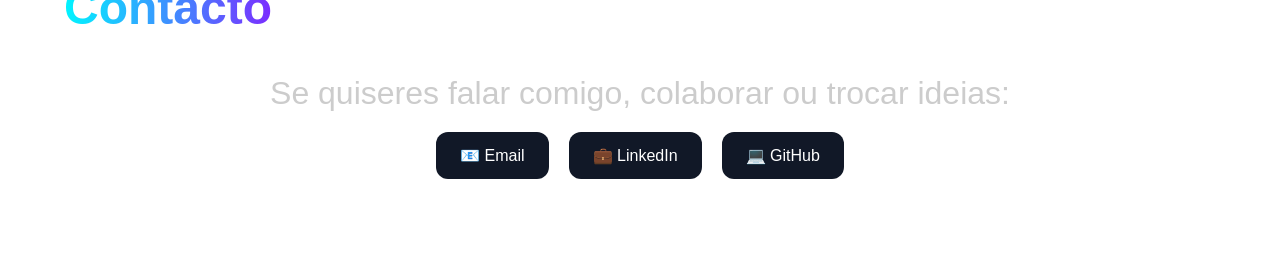
==== commit 77e665b4: "resolução do problema dos projetos, ajustes no css" ====
--- a/client/views/index.html
+++ b/client/views/index.html
@@ -80,7 +80,7 @@
                 <div class="sobre-descricao">
 
                     <p>
-                        O meu nome é Manuel Alexandre Brás Cabeceiro, tenho 25 anos e sou natural de Bragança.
+                        O meu nome é Manuel Alexandre Brás Cabeceiro, tenho 26 anos e sou natural de Bragança.
                         Sou um developer apaixonado por tecnologia e resolução de problemas.
                     </p>
 
@@ -133,7 +133,7 @@
 
         <div class="container">
 
-            <h2 class="section-title-skills">Skills</h2>
+            <h2 class="section-title">Skills</h2>
 
         </div>
 
--- a/client/public/css/header.css
+++ b/client/public/css/header.css
@@ -34,7 +34,7 @@
 }
 
 .logo {
-    
+
   position: relative;
   font-size: 1.8rem;
   font-weight: 700;
--- a/client/public/css/style.css
+++ b/client/public/css/style.css
@@ -3,6 +3,7 @@
   font-family: 'Inter', sans-serif;
   color: white;
   scroll-behavior: smooth;
+  overflow-x: hidden;
 }
 
 .container {
@@ -148,8 +149,7 @@
 }
 
 .sobre-section {
-  padding: 60px 0;
-  margin-top: 320px;
+  padding: 120px 0;
 }
 
 .sobre-descricao {
@@ -167,9 +167,16 @@
   font-size: 3rem;
   font-weight: 700;
   margin-bottom: 40px;
+
   background: linear-gradient(90deg, #00f5ff, #7b2cff);
+
+  background-clip: text;
   -webkit-background-clip: text;
+
+  color: transparent;
   -webkit-text-fill-color: transparent;
+
+  display: inline-block;
 }
 
 /* Conteúdo flexível */
@@ -223,15 +230,6 @@
 
 
 /* Seção Skills */
-.section-title-skills {
-
-  font-size: 3rem;
-  font-weight: 700;
-  margin-bottom: 40px;
-  background: linear-gradient(90deg, #00f5ff, #7b2cff);
-  -webkit-background-clip: text;
-  -webkit-text-fill-color: transparent;
-}
 
 .skills-section {
   padding: 120px 0;
@@ -274,6 +272,12 @@
   align-items: center;
   font-size: 28px;
   margin-bottom: 20px;
+}
+
+.card-icon img {
+  width: 32px;
+  height: 32px;
+  object-fit: contain;
 }
 
 /* Label */
@@ -342,7 +346,8 @@
 }
 
 .contact-item {
-  padding: 12px 20px;
+  padding: 14px 24px;
+  font-weight: 500;
   border-radius: 12px;
   background: #111827;
   color: white;
@@ -353,4 +358,296 @@
 .contact-item:hover {
   transform: translateY(-3px);
   background: linear-gradient(90deg, #00f5ff, #7b2cff);
+}
+
+/* =========================
+   PROJECTS
+========================= */
+
+.projects-section {
+  padding: 120px 0;
+  position: relative;
+  z-index: 1;
+}
+
+.projects-section .section-title {
+  margin-bottom: 50px;
+}
+
+.projects-section .container {
+  display: block;
+}
+
+/* =========================
+   FEATURED PROJECT
+========================= */
+
+.featured-project {
+  display: grid;
+  grid-template-columns: 1fr 1fr;
+  gap: 40px;
+  margin-bottom: 60px;
+  padding: 30px;
+  background: rgba(17, 24, 39, 0.75);
+  backdrop-filter: blur(12px);
+  border-radius: 30px;
+  border: 1px solid rgba(255, 255, 255, 0.05);
+  overflow: hidden;
+  transition: 0.4s ease;
+  align-items: start;
+  /* Corrigido */
+}
+
+.featured-project:hover {
+  transform: translateY(-5px);
+  box-shadow:
+    0 20px 50px rgba(0, 0, 0, 0.4),
+    0 0 40px rgba(0, 245, 255, 0.08);
+}
+
+/* =========================
+   FEATURED IMAGE
+========================= */
+
+.featured-image {
+  width: 100%;
+  overflow: hidden;
+  border-radius: 20px;
+}
+
+.featured-image img {
+  width: 100%;
+  height: auto;
+  /* Corrigido */
+  min-height: 260px;
+  /* Responsivo */
+  object-fit: cover;
+  display: block;
+  transition: 0.5s ease;
+}
+
+.featured-project:hover img {
+  transform: scale(1.04);
+}
+
+/* =========================
+   FEATURED CONTENT
+========================= */
+
+.featured-content {
+  display: flex;
+  flex-direction: column;
+  justify-content: flex-start;
+  /* Corrigido */
+  height: 100%;
+}
+
+.featured-content h3 {
+  font-size: 3rem;
+  line-height: 1.1;
+  color: white;
+  margin-bottom: 25px;
+  word-break: break-word;
+}
+
+.featured-content p {
+  color: #cbd5e1;
+  line-height: 1.9;
+  margin-bottom: 30px;
+  max-width: 100%;
+  /* Corrigido */
+}
+
+/* =========================
+   BADGE
+========================= */
+
+.featured-badge {
+  display: inline-block;
+  margin-bottom: 20px;
+  padding: 8px 14px;
+  border-radius: 999px;
+  background: rgba(0, 245, 255, 0.12);
+  color: #00f5ff;
+  font-size: 0.9rem;
+  font-weight: 600;
+  width: fit-content;
+}
+
+/* =========================
+   TAGS
+========================= */
+
+.project-tags {
+  display: flex;
+  flex-wrap: wrap;
+  gap: 10px;
+  margin-bottom: 30px;
+}
+
+.project-tags span {
+  padding: 8px 14px;
+  border-radius: 999px;
+  background: rgba(255, 255, 255, 0.05);
+  color: #ccc;
+  font-size: 0.9rem;
+}
+
+/* =========================
+   BUTTONS
+========================= */
+
+.project-buttons {
+  display: flex;
+  gap: 15px;
+}
+
+.project-btn {
+  padding: 12px 20px;
+  border-radius: 12px;
+  text-decoration: none;
+  background: linear-gradient(90deg, #00f5ff, #7b2cff);
+  color: white;
+  transition: 0.3s ease;
+  font-weight: 600;
+}
+
+.project-btn:hover {
+  transform: translateY(-3px);
+}
+
+.project-btn.secondary {
+  background: #1f2937;
+}
+
+/* =========================
+   GRID
+========================= */
+
+.projects-grid {
+  display: grid;
+  grid-template-columns: repeat(auto-fit, minmax(300px, 1fr));
+  gap: 30px;
+  align-items: start;
+}
+
+/* =========================
+   PROJECT CARD
+========================= */
+
+.project-card {
+  background: rgba(17, 24, 39, 0.7);
+  backdrop-filter: blur(10px);
+  border-radius: 24px;
+  overflow: hidden;
+  cursor: pointer;
+  transition: 0.4s ease;
+  border: 1px solid rgba(255, 255, 255, 0.05);
+  width: 100%;
+  box-sizing: border-box;
+}
+
+.project-card:hover {
+  transform: translateY(-8px);
+  border-color: rgba(0, 245, 255, 0.3);
+  box-shadow:
+    0 15px 40px rgba(0, 0, 0, 0.4),
+    0 0 30px rgba(123, 44, 255, 0.12);
+}
+
+/* IMAGE */
+
+.project-image {
+  overflow: hidden;
+}
+
+.project-image img {
+  width: 100%;
+  height: auto;
+  /* Corrigido */
+  max-height: 240px;
+  /* mantém cards consistentes */
+  object-fit: cover;
+  transition: 0.5s ease;
+}
+
+.project-card:hover img {
+  transform: scale(1.08);
+}
+
+/* INFO */
+
+.project-info {
+  padding: 25px;
+  overflow: hidden;
+}
+
+.project-info h3 {
+  color: white;
+  margin-bottom: 15px;
+  word-break: break-word;
+}
+
+.project-info p {
+  color: #cbd5e1;
+  line-height: 1.7;
+  margin-bottom: 20px;
+}
+
+/* =========================
+   RESPONSIVE
+========================= */
+
+@media (max-width: 900px) {
+  .featured-project {
+    grid-template-columns: 1fr;
+    padding: 20px;
+  }
+
+  .featured-content h3 {
+    font-size: 2rem;
+  }
+
+  .featured-image img {
+    min-height: 260px;
+  }
+
+  .project-buttons {
+    flex-wrap: wrap;
+  }
+}
+
+@media (max-width: 600px) {
+  .projects-grid {
+    grid-template-columns: 1fr;
+  }
+}
+
+@media (max-width: 768px) {
+
+  .about-text h1 {
+    font-size: 2.5rem;
+  }
+
+  .about-text h2 {
+    font-size: 1.5rem;
+  }
+
+  .section-title,
+  .section-title-skills {
+    font-size: 2.2rem;
+  }
+
+  .card {
+    width: 100%;
+  }
+
+  .featured-content h3 {
+    font-size: 2rem;
+  }
+
+  .contact-info p {
+    font-size: 1.3rem;
+  }
+
 }
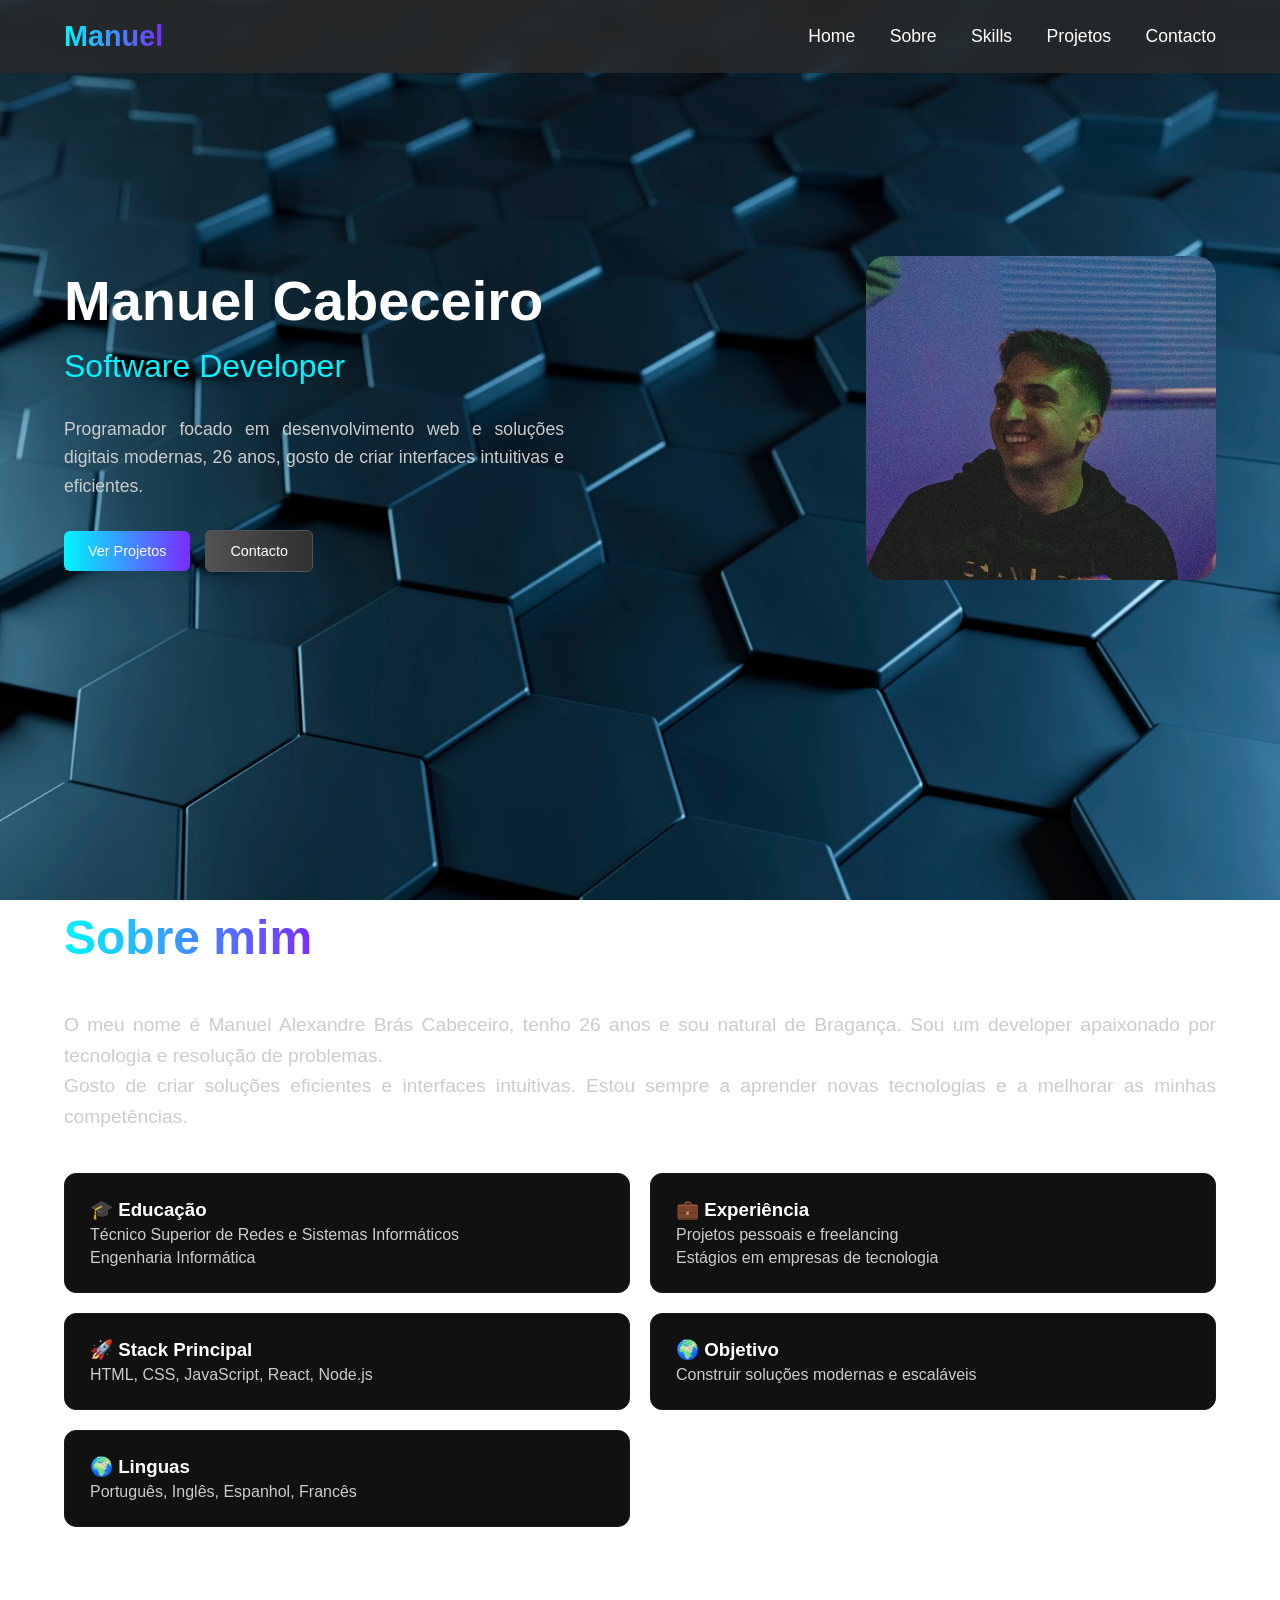
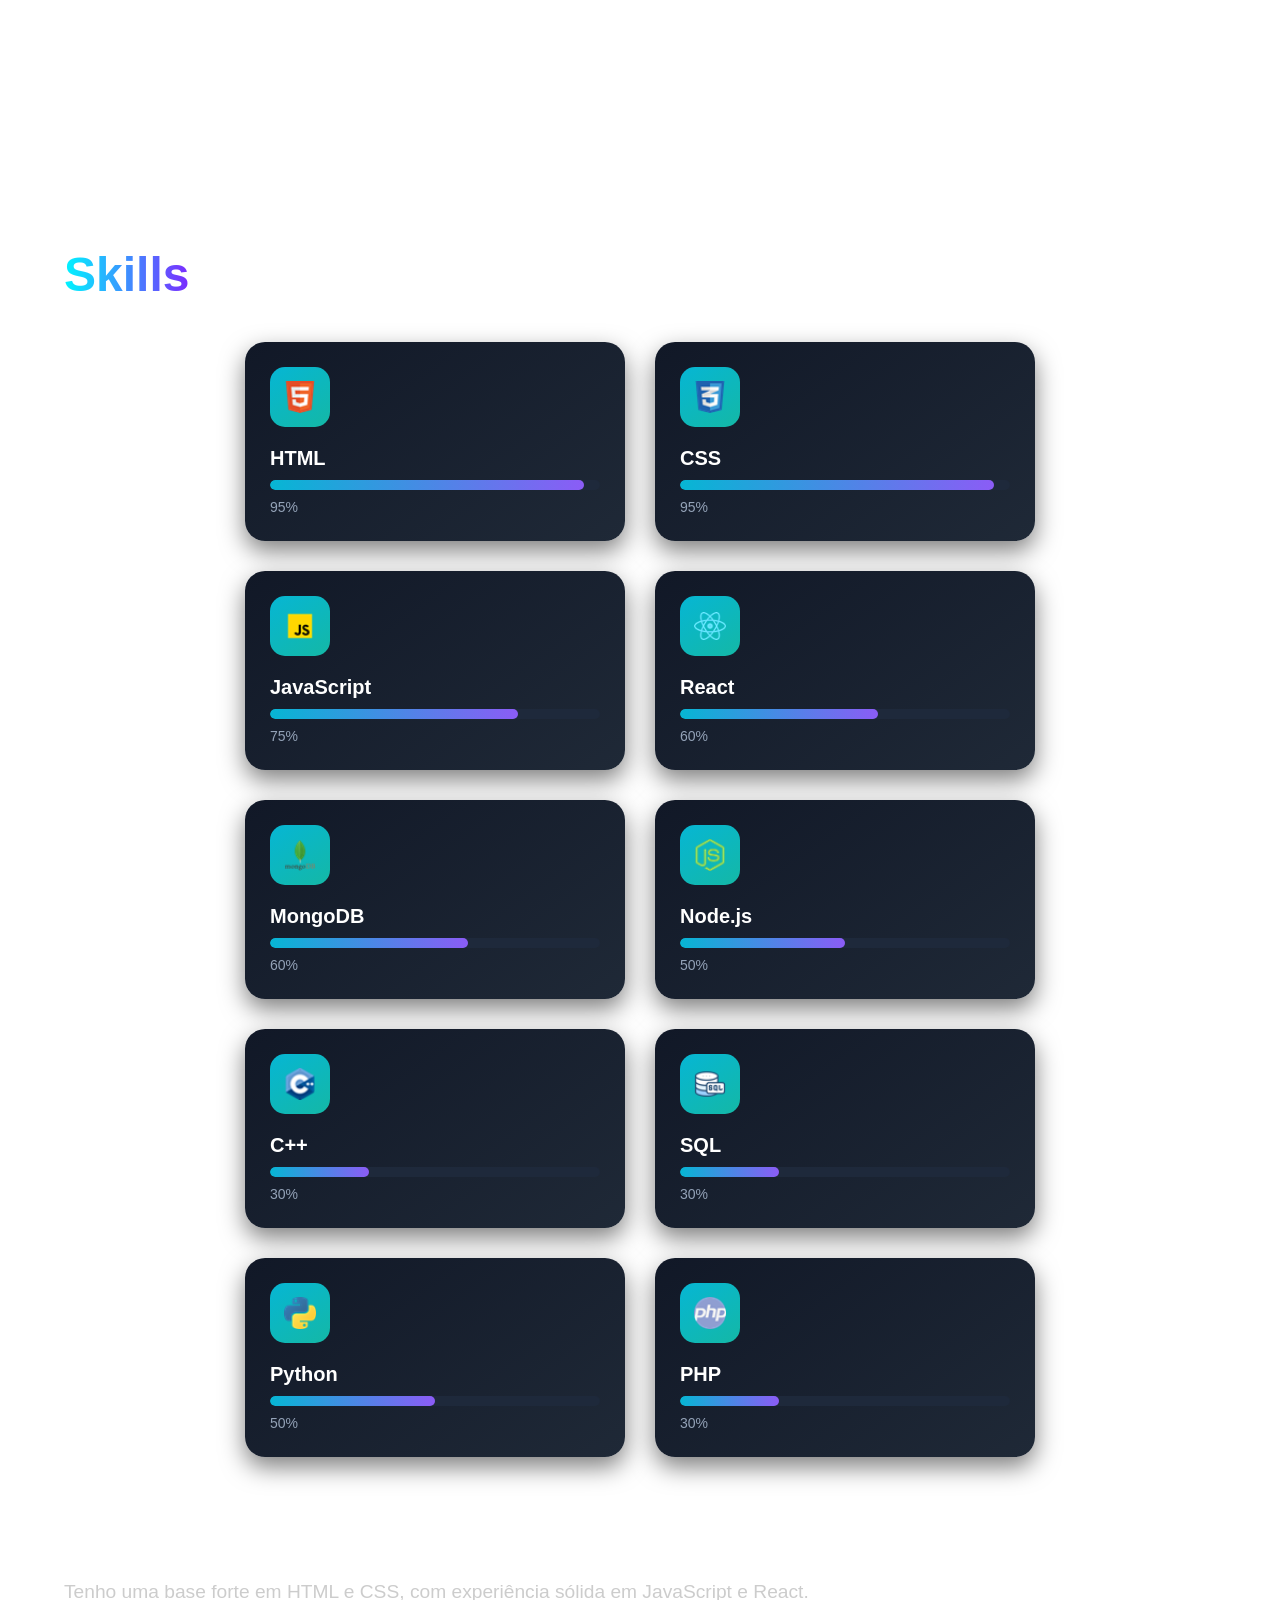
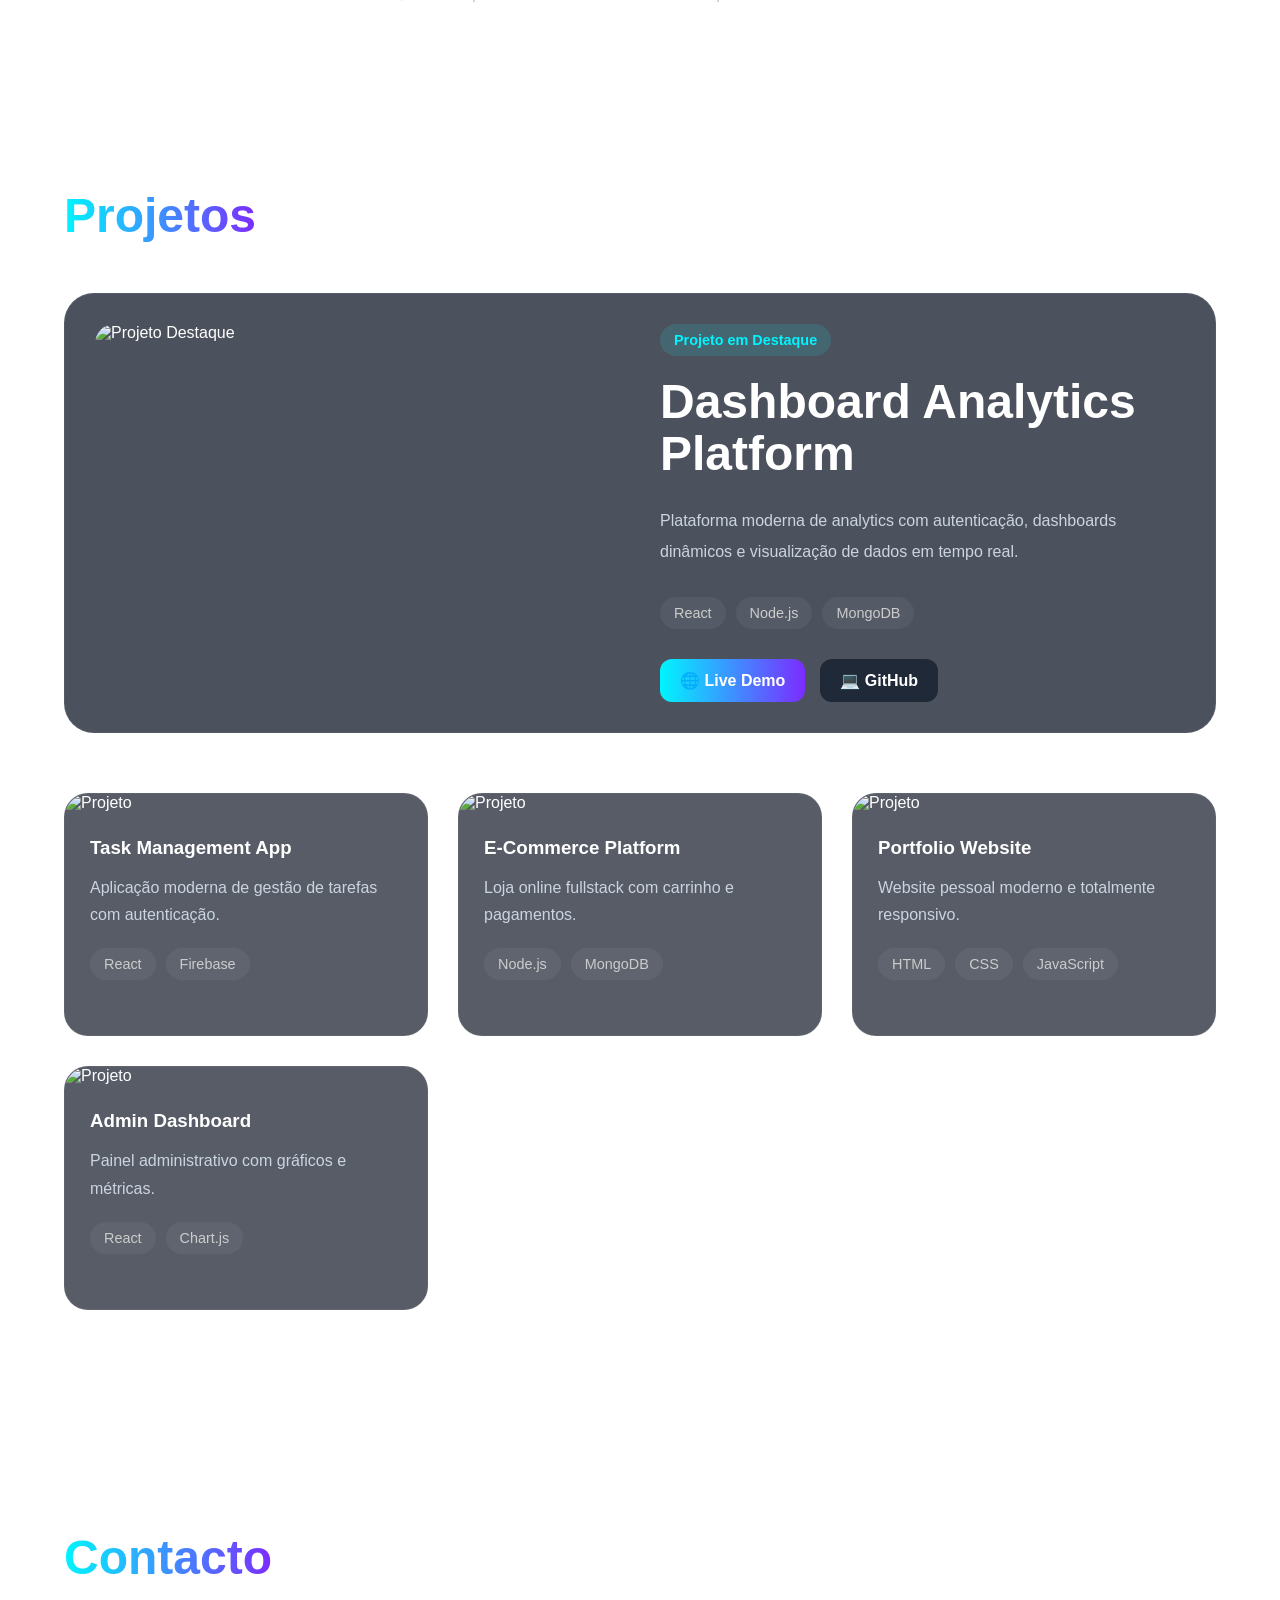
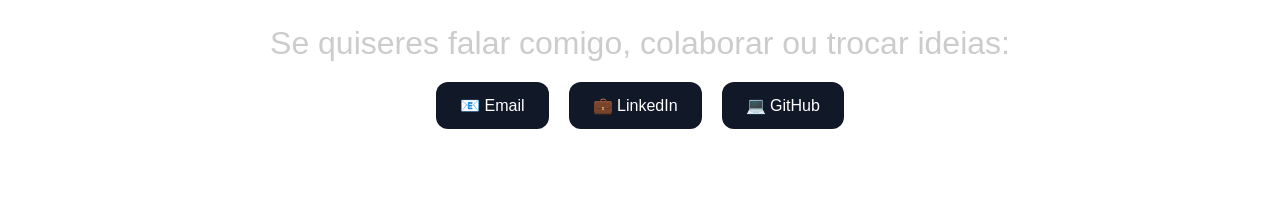
==== commit fda74b0b: "melhorias feitas entre outras coisas" ====
--- a/client/views/index.html
+++ b/client/views/index.html
@@ -11,6 +11,8 @@
     <link rel="stylesheet" href="/client/public/css/style.css">
     <link rel="stylesheet" href="/client/public/css/carddetail.css">
     <link rel="stylesheet" href="/client/public/css/projects.css">
+    <link rel="stylesheet" href="/client/public/css/animations.css">
+    <link rel="stylesheet" href="/client/public/css/scroll.css">
 </head>
 
 <body>
@@ -22,6 +24,7 @@
             <a href="#home" class="logo">Manuel</a>
 
             <nav class="nav">
+                <a href="#home">Home</a>
                 <a href="#sobre">Sobre</a>
                 <a href="#skills">Skills</a>
                 <a href="#projects">Projetos</a>
@@ -151,7 +154,7 @@
                         <span class="card-label">HTML</span>
 
                         <div class="progress-container">
-                            <div class="progress-bar" style="width: 95%;"></div>
+                            <div class="progress-bar" data-width="95%"></div>
                         </div>
 
                         <span class="progress-value">95%</span>
@@ -168,7 +171,7 @@
                         <span class="card-label">CSS</span>
 
                         <div class="progress-container">
-                            <div class="progress-bar" style="width: 95%;"></div>
+                            <div class="progress-bar" data-width="95%"></div>
                         </div>
 
                         <span class="progress-value">95%</span>
@@ -185,7 +188,7 @@
                         <span class="card-label">JavaScript</span>
 
                         <div class="progress-container">
-                            <div class="progress-bar" style="width: 75%;"></div>
+                            <div class="progress-bar" data-width="75%"></div>
                         </div>
 
                         <span class="progress-value">75%</span>
@@ -202,7 +205,7 @@
                         <span class="card-label">React</span>
 
                         <div class="progress-container">
-                            <div class="progress-bar" style="width: 60%;"></div>
+                            <div class="progress-bar" data-width="60%"></div>
                         </div>
 
                         <span class="progress-value">60%</span>
@@ -219,7 +222,7 @@
                         <span class="card-label">MongoDB</span>
 
                         <div class="progress-container">
-                            <div class="progress-bar" style="width: 60%;"></div>
+                            <div class="progress-bar" data-width="60%"></div>
                         </div>
 
                         <span class="progress-value">60%</span>
@@ -236,7 +239,7 @@
                         <span class="card-label">Node.js</span>
 
                         <div class="progress-container">
-                            <div class="progress-bar" style="width: 50%;"></div>
+                            <div class="progress-bar" data-width="50%"></div>
                         </div>
 
                         <span class="progress-value">50%</span>
@@ -253,7 +256,7 @@
                         <span class="card-label">C++</span>
 
                         <div class="progress-container">
-                            <div class="progress-bar" style="width: 30%;"></div>
+                            <div class="progress-bar" data-width="30%"></div>
                         </div>
 
                         <span class="progress-value">30%</span>
@@ -270,7 +273,7 @@
                         <span class="card-label">SQL</span>
 
                         <div class="progress-container">
-                            <div class="progress-bar" style="width: 30%;"></div>
+                            <div class="progress-bar" data-width="30%"></div>
                         </div>
 
                         <span class="progress-value">30%</span>
@@ -287,7 +290,7 @@
                         <span class="card-label">Python</span>
 
                         <div class="progress-container">
-                            <div class="progress-bar" style="width: 50%;"></div>
+                            <div class="progress-bar" data-width="50%"></div>
                         </div>
 
                         <span class="progress-value">50%</span>
@@ -304,7 +307,7 @@
                         <span class="card-label">PHP</span>
 
                         <div class="progress-container">
-                            <div class="progress-bar" style="width: 30%;"></div>
+                            <div class="progress-bar" data-width="30%"></div>
                         </div>
 
                         <span class="progress-value">30%</span>
@@ -603,6 +606,8 @@
     <!-- SCRIPTS -->
     <script src="/client/public/js/script.js"></script>
     <script src="/client/public/js/carddetail.js"></script>
+    <script src="/client/public/js/navbar.js"></script>
+    <script src="/client/public/js/scroll.js"></script>
 
 </body>
 
--- a/client/public/css/style.css
+++ b/client/public/css/style.css
@@ -1,3 +1,14 @@
+:root {
+  --primary: #00f5ff;
+  --secondary: #7b2cff;
+  --bg-card: #111827;
+  --text: #ffffff;
+  --text-secondary: #cbd5e1;
+  color: var(--primary);
+}
+
+
+html,
 body {
   background: url("/client/public/images/hexablue.jpg") center center / cover no-repeat fixed;
   font-family: 'Inter', sans-serif;
@@ -18,6 +29,7 @@
   align-items: center;
   padding-top: 120px;
   text-align: justify;
+  margin-bottom: 50px;
 }
 
 .about-container {
@@ -56,12 +68,19 @@
 }
 
 /* Botões */
+.about-buttons {
+  display: flex;
+  align-items: center;
+  gap: 15px;
+}
+
 .about-buttons a {
-  display: inline-block;
+  display: inline-flex;
+  align-items: center;
+  justify-content: center;
   text-decoration: none;
   padding: 12px 24px;
   border-radius: 6px;
-  margin-right: 15px;
   font-size: 0.9rem;
   transition: all 0.3s ease;
 }
@@ -69,22 +88,48 @@
 .btn-primary {
   background: linear-gradient(90deg, #00f5ff, #7b2cff);
   color: white;
+  position: relative;
+  overflow: hidden;
+}
+
+.btn-primary::before {
+  content: "";
+  position: absolute;
+  top: 0;
+  left: -100%;
+
+  width: 100%;
+  height: 100%;
+
+  background: linear-gradient(
+    120deg,
+    transparent,
+    rgba(255,255,255,0.3),
+    transparent
+  );
+
+  transition: 0.6s;
 }
 
 .btn-secondary {
   border: 1px solid #555;
   background: linear-gradient(90deg, #525252, #303030);
   color: white;
+  position: relative;
 }
 
 /* HOVER EFFECT (para ambos) */
 .about-buttons a:hover {
-  transform: scale(1.07) translate(-3px);
+  transform: translateY(-3px) scale(1.07);
 }
 
 /* Glow subtil no primário */
 .btn-primary:hover {
   box-shadow: 0 0 20px rgba(0, 245, 255, 0.4);
+}
+
+.btn-primary:hover::before {
+  left: 100%;
 }
 
 /* Destaque leve no secundário */
@@ -163,7 +208,7 @@
 }
 
 .section-title {
-  margin-top: 45px;
+  margin-top: 20px;
   font-size: 3rem;
   font-weight: 700;
   margin-bottom: 40px;
@@ -298,10 +343,11 @@
 }
 
 .progress-bar {
+  width: 0;
   height: 100%;
   background: linear-gradient(to right, #06b6d4, #8b5cf6);
   border-radius: 20px;
-  transition: width 0.8s ease;
+  transition: width 2.2s ease;
 }
 
 /* Percentagem */
--- a/client/public/css/scroll.css
+++ b/client/public/css/scroll.css
@@ -0,0 +1,10 @@
+.reveal {
+  opacity: 0;
+  transform: translateY(60px);
+  transition: 0.8s ease;
+}
+
+.reveal.active {
+  opacity: 1;
+  transform: translateY(0);
+}
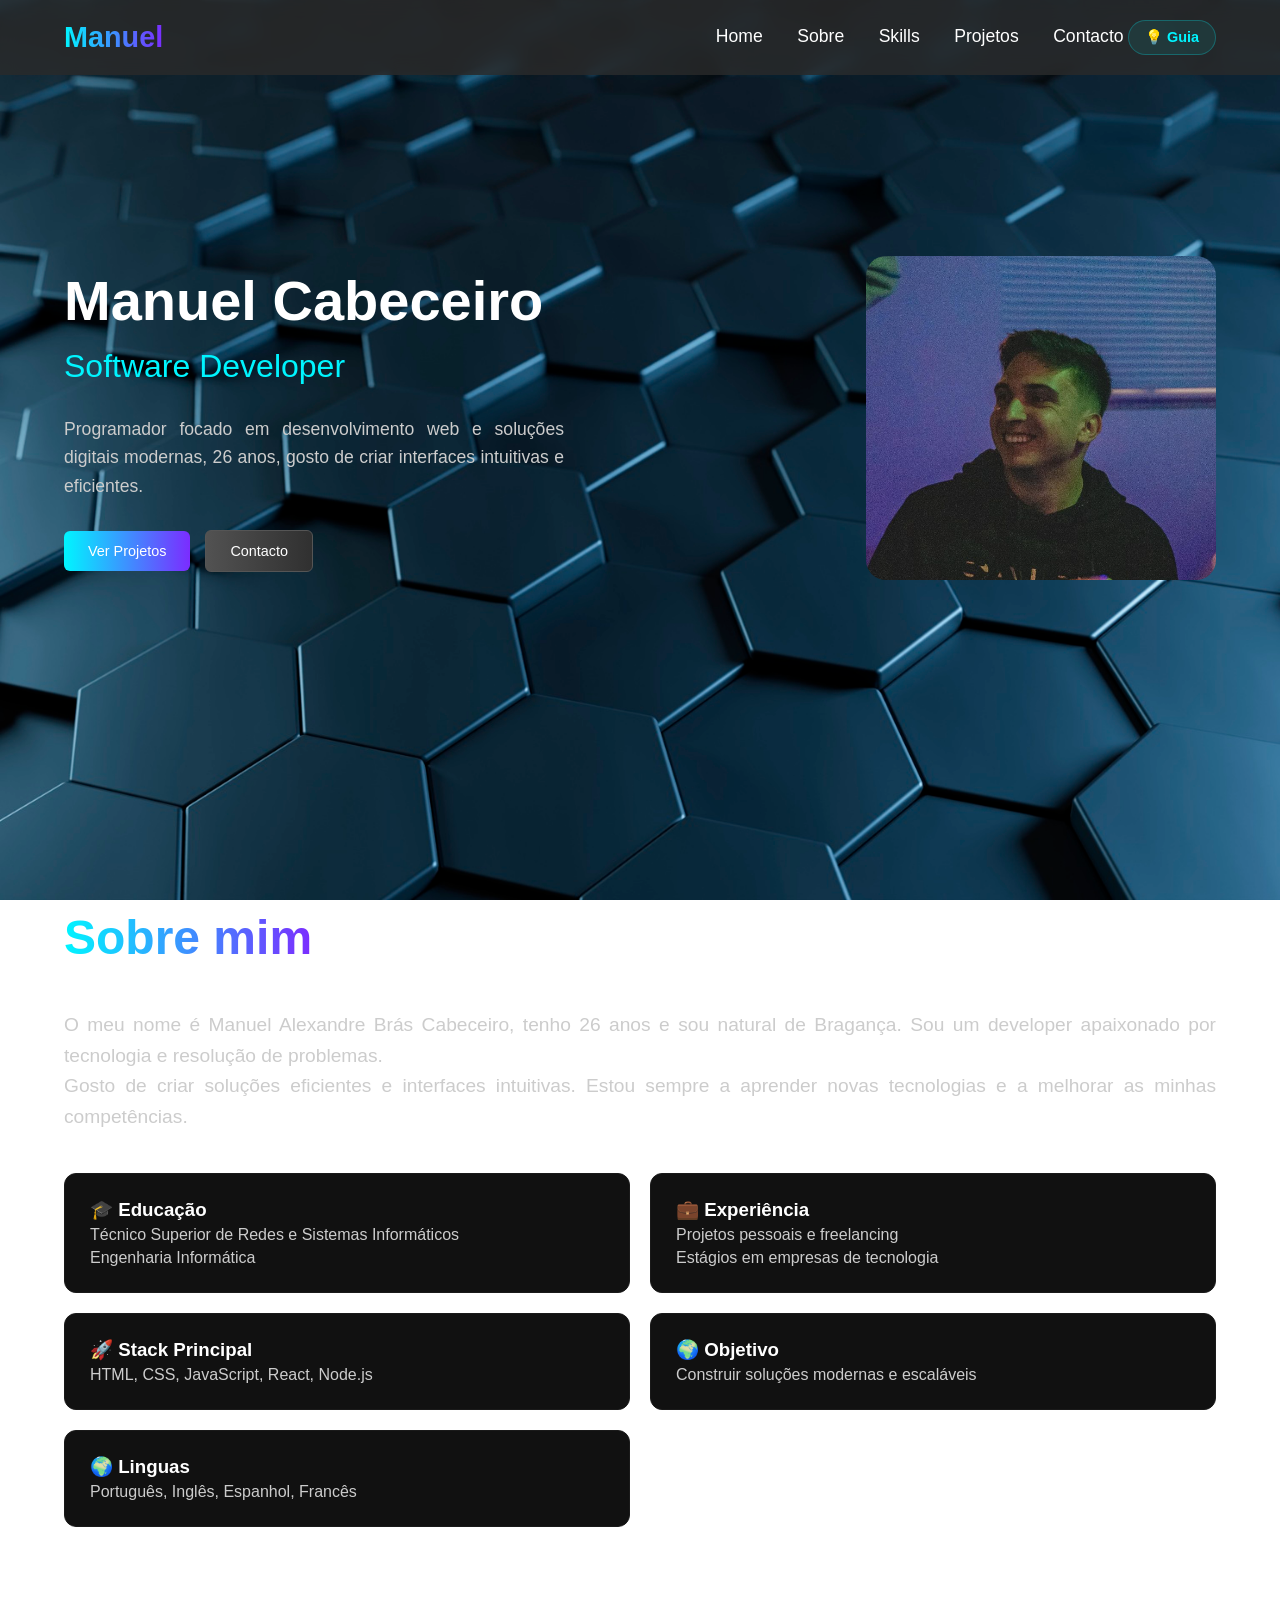
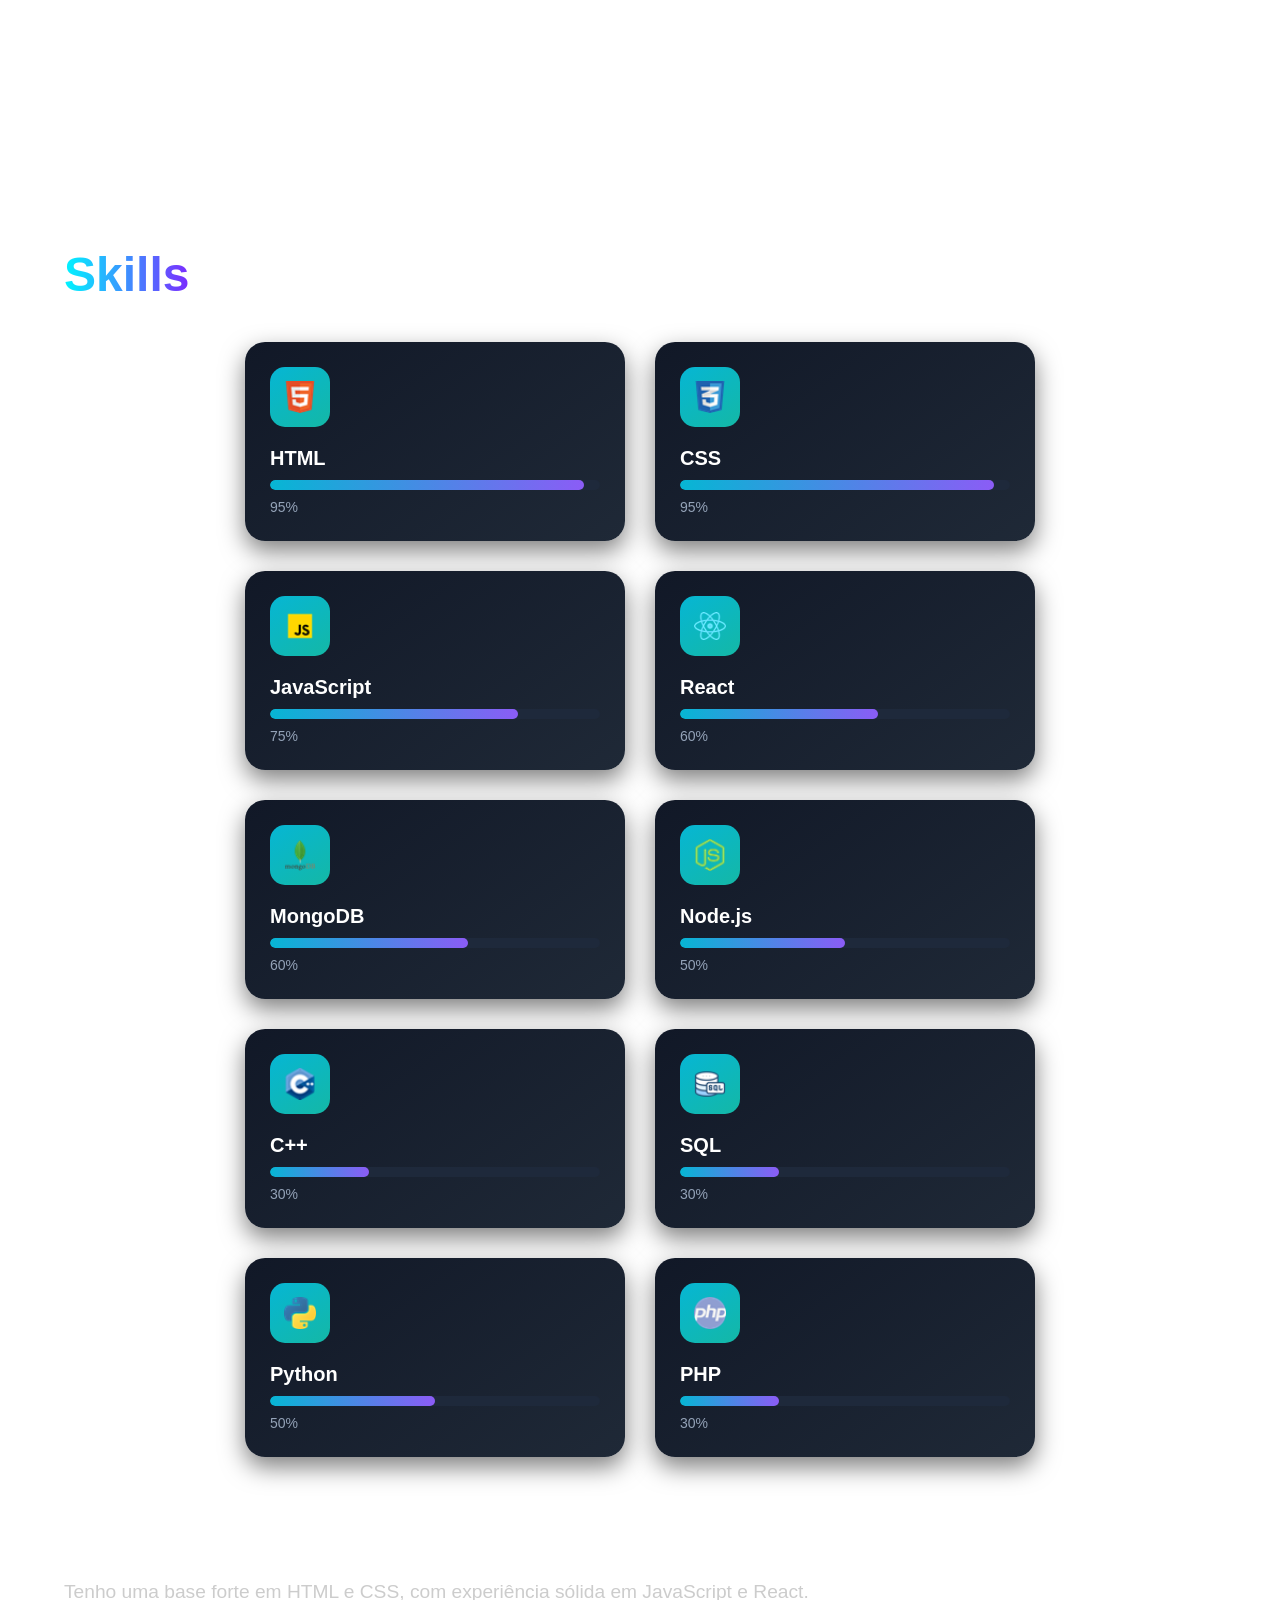
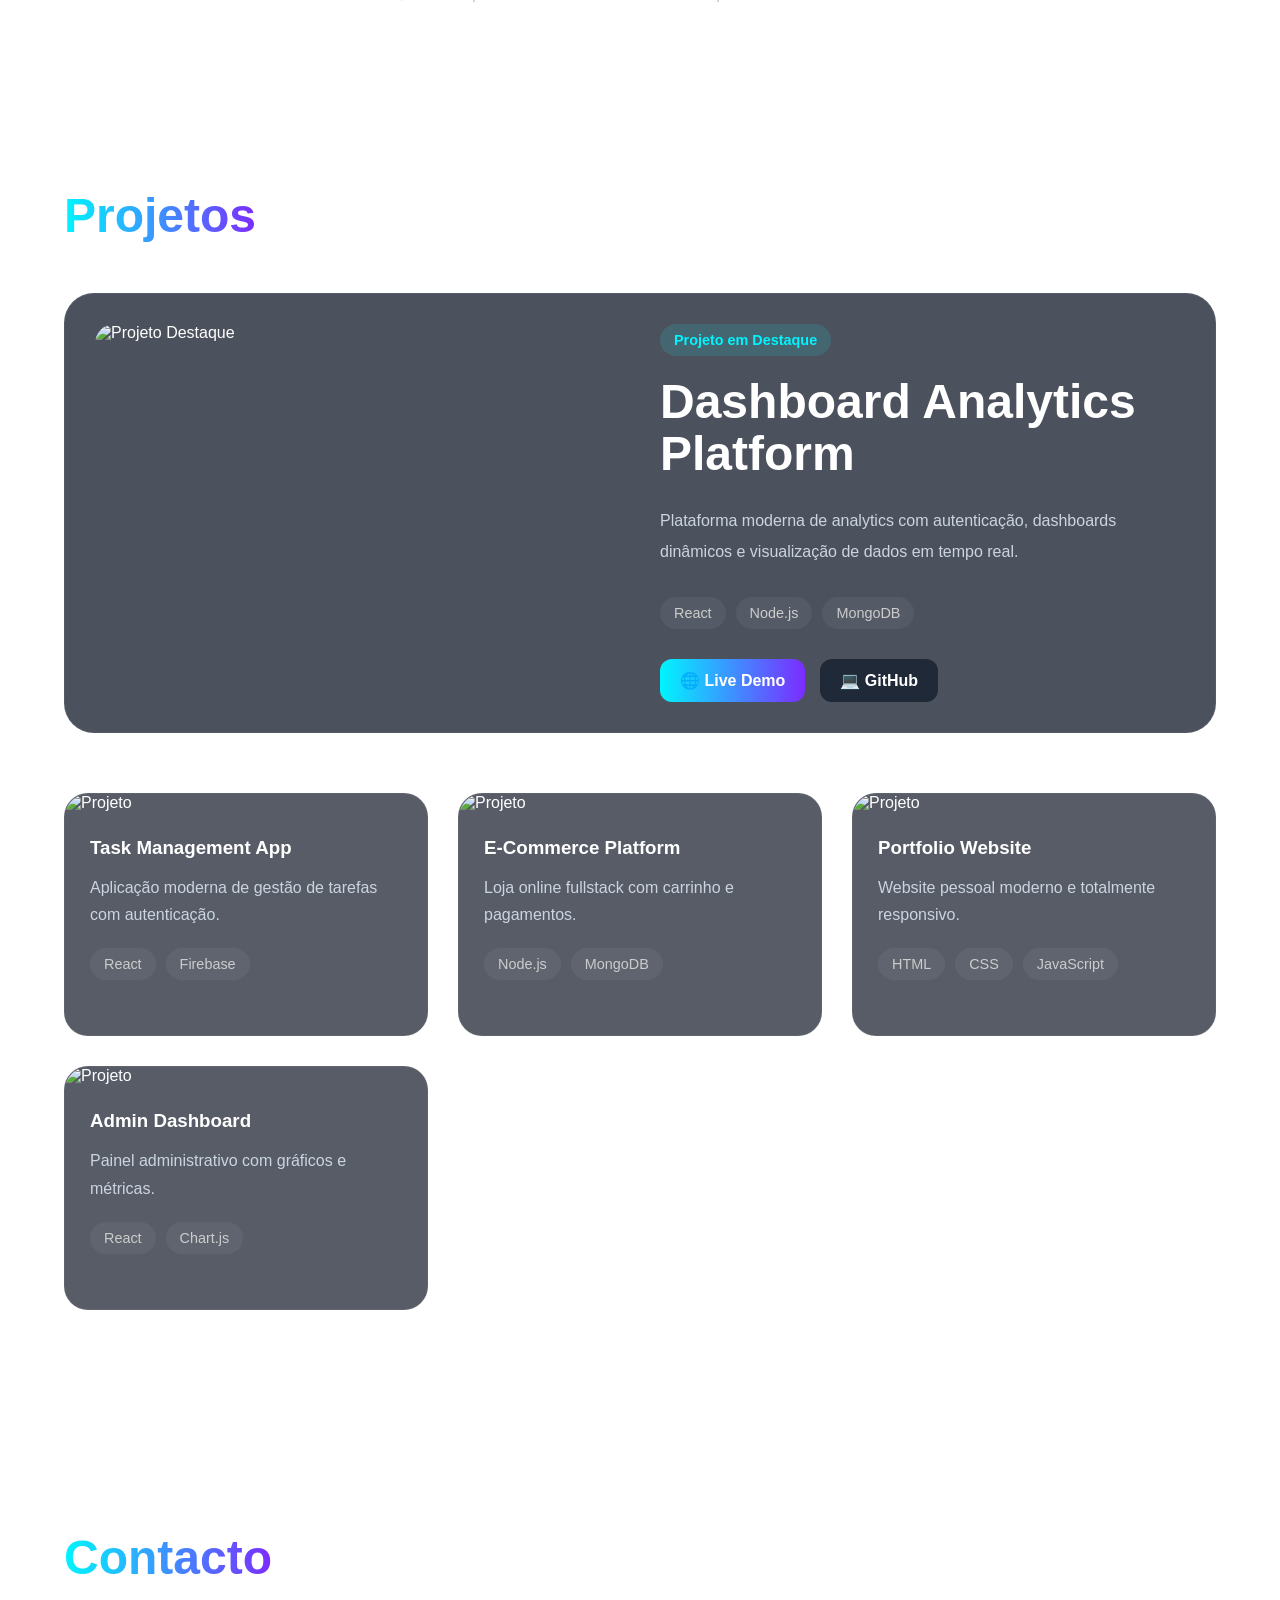
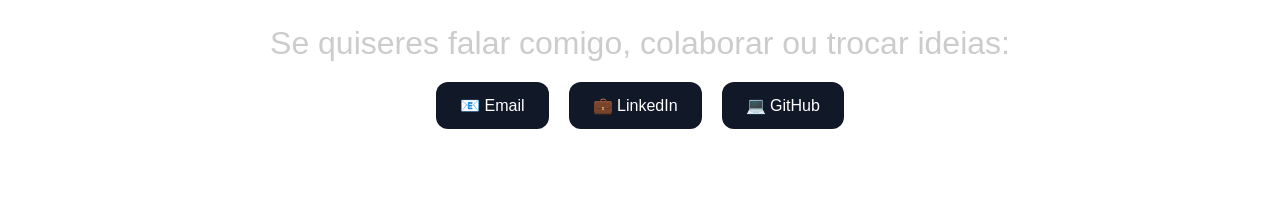
==== commit 74d71631: "adicionei botão de ajuda para a utilização do site, falta mudar o conteudo do card" ====
--- a/client/views/index.html
+++ b/client/views/index.html
@@ -13,6 +13,7 @@
     <link rel="stylesheet" href="/client/public/css/projects.css">
     <link rel="stylesheet" href="/client/public/css/animations.css">
     <link rel="stylesheet" href="/client/public/css/scroll.css">
+    <link rel="stylesheet" href="/client/public/css/guide.css">
 </head>
 
 <body>
@@ -29,6 +30,9 @@
                 <a href="#skills">Skills</a>
                 <a href="#projects">Projetos</a>
                 <a href="#contact">Contacto</a>
+                <button id="helpButton" class="help-button">
+                    💡 Guia
+                </button>
             </nav>
 
         </div>
@@ -394,179 +398,179 @@
      PROJETOS
 ========================= -->
 
-<section id="projects" class="projects-section">
-
-  <div class="container">
-
-    <h2 class="section-title">Projetos</h2>
-
-    <!-- FEATURED PROJECT -->
-    <div class="featured-project">
-
-      <div class="featured-image">
-        <img src="https://picsum.photos/1000/700" alt="Projeto Destaque">
-      </div>
-
-      <div class="featured-content">
-
-        <span class="featured-badge">Projeto em Destaque</span>
-
-        <h3>Dashboard Analytics Platform</h3>
-
-        <p>
-          Plataforma moderna de analytics com autenticação,
-          dashboards dinâmicos e visualização de dados em tempo real.
-        </p>
-
-        <div class="project-tags">
-          <span>React</span>
-          <span>Node.js</span>
-          <span>MongoDB</span>
-        </div>
-
-        <div class="project-buttons">
-          <a href="#" target="_blank" class="project-btn">
-            🌐 Live Demo
-          </a>
-
-          <a href="#" target="_blank" class="project-btn secondary">
-            💻 GitHub
-          </a>
-        </div>
-
-      </div>
-
-    </div>
-
-    <!-- GRID -->
-    <div class="projects-grid">
-
-      <!-- CARD -->
-      <div class="project-card" data-project="project1">
-
-        <div class="project-image">
-          <img src="https://picsum.photos/600/400?1" alt="Projeto">
-        </div>
-
-        <div class="project-info">
-
-          <h3>Task Management App</h3>
-
-          <p>
-            Aplicação moderna de gestão de tarefas com autenticação.
-          </p>
-
-          <div class="project-tags">
-            <span>React</span>
-            <span>Firebase</span>
-          </div>
-
-        </div>
-
-      </div>
-
-      <!-- CARD -->
-      <div class="project-card" data-project="project2">
-
-        <div class="project-image">
-          <img src="https://picsum.photos/600/400?2" alt="Projeto">
-        </div>
-
-        <div class="project-info">
-
-          <h3>E-Commerce Platform</h3>
-
-          <p>
-            Loja online fullstack com carrinho e pagamentos.
-          </p>
-
-          <div class="project-tags">
-            <span>Node.js</span>
-            <span>MongoDB</span>
-          </div>
-
-        </div>
-
-      </div>
-
-      <!-- CARD -->
-      <div class="project-card" data-project="project3">
-
-        <div class="project-image">
-          <img src="https://picsum.photos/600/400?3" alt="Projeto">
-        </div>
-
-        <div class="project-info">
-
-          <h3>Portfolio Website</h3>
-
-          <p>
-            Website pessoal moderno e totalmente responsivo.
-          </p>
-
-          <div class="project-tags">
-            <span>HTML</span>
-            <span>CSS</span>
-            <span>JavaScript</span>
-          </div>
-
-        </div>
-
-      </div>
-
-      <!-- CARD -->
-      <div class="project-card" data-project="project4">
-
-        <div class="project-image">
-          <img src="https://picsum.photos/600/400?4" alt="Projeto">
-        </div>
-
-        <div class="project-info">
-
-          <h3>Admin Dashboard</h3>
-
-          <p>
-            Painel administrativo com gráficos e métricas.
-          </p>
-
-          <div class="project-tags">
-            <span>React</span>
-            <span>Chart.js</span>
-          </div>
-
-        </div>
-
-      </div>
-
-    </div>
-
-  </div>
-
-</section>
-
-<!-- =========================
+    <section id="projects" class="projects-section">
+
+        <div class="container">
+
+            <h2 class="section-title">Projetos</h2>
+
+            <!-- FEATURED PROJECT -->
+            <div class="featured-project">
+
+                <div class="featured-image">
+                    <img src="https://picsum.photos/1000/700" alt="Projeto Destaque">
+                </div>
+
+                <div class="featured-content">
+
+                    <span class="featured-badge">Projeto em Destaque</span>
+
+                    <h3>Dashboard Analytics Platform</h3>
+
+                    <p>
+                        Plataforma moderna de analytics com autenticação,
+                        dashboards dinâmicos e visualização de dados em tempo real.
+                    </p>
+
+                    <div class="project-tags">
+                        <span>React</span>
+                        <span>Node.js</span>
+                        <span>MongoDB</span>
+                    </div>
+
+                    <div class="project-buttons">
+                        <a href="#" target="_blank" class="project-btn">
+                            🌐 Live Demo
+                        </a>
+
+                        <a href="#" target="_blank" class="project-btn secondary">
+                            💻 GitHub
+                        </a>
+                    </div>
+
+                </div>
+
+            </div>
+
+            <!-- GRID -->
+            <div class="projects-grid">
+
+                <!-- CARD -->
+                <div class="project-card" data-project="project1">
+
+                    <div class="project-image">
+                        <img src="https://picsum.photos/600/400?1" alt="Projeto">
+                    </div>
+
+                    <div class="project-info">
+
+                        <h3>Task Management App</h3>
+
+                        <p>
+                            Aplicação moderna de gestão de tarefas com autenticação.
+                        </p>
+
+                        <div class="project-tags">
+                            <span>React</span>
+                            <span>Firebase</span>
+                        </div>
+
+                    </div>
+
+                </div>
+
+                <!-- CARD -->
+                <div class="project-card" data-project="project2">
+
+                    <div class="project-image">
+                        <img src="https://picsum.photos/600/400?2" alt="Projeto">
+                    </div>
+
+                    <div class="project-info">
+
+                        <h3>E-Commerce Platform</h3>
+
+                        <p>
+                            Loja online fullstack com carrinho e pagamentos.
+                        </p>
+
+                        <div class="project-tags">
+                            <span>Node.js</span>
+                            <span>MongoDB</span>
+                        </div>
+
+                    </div>
+
+                </div>
+
+                <!-- CARD -->
+                <div class="project-card" data-project="project3">
+
+                    <div class="project-image">
+                        <img src="https://picsum.photos/600/400?3" alt="Projeto">
+                    </div>
+
+                    <div class="project-info">
+
+                        <h3>Portfolio Website</h3>
+
+                        <p>
+                            Website pessoal moderno e totalmente responsivo.
+                        </p>
+
+                        <div class="project-tags">
+                            <span>HTML</span>
+                            <span>CSS</span>
+                            <span>JavaScript</span>
+                        </div>
+
+                    </div>
+
+                </div>
+
+                <!-- CARD -->
+                <div class="project-card" data-project="project4">
+
+                    <div class="project-image">
+                        <img src="https://picsum.photos/600/400?4" alt="Projeto">
+                    </div>
+
+                    <div class="project-info">
+
+                        <h3>Admin Dashboard</h3>
+
+                        <p>
+                            Painel administrativo com gráficos e métricas.
+                        </p>
+
+                        <div class="project-tags">
+                            <span>React</span>
+                            <span>Chart.js</span>
+                        </div>
+
+                    </div>
+
+                </div>
+
+            </div>
+
+        </div>
+
+    </section>
+
+    <!-- =========================
      PROJECT MODAL
 ========================= -->
 
-<div class="modal-overlay" id="projectModal">
-
-  <div class="modal">
-
-    <button class="close-modal" id="closeProjectModal">
-      &times;
-    </button>
-
-    <h2 id="projectModalTitle">
-      Projeto
-    </h2>
-
-    <p id="projectModalText">
-      Descrição do projeto...
-    </p>
-
-  </div>
-
-</div>
+    <div class="modal-overlay" id="projectModal">
+
+        <div class="modal">
+
+            <button class="close-modal" id="closeProjectModal">
+                &times;
+            </button>
+
+            <h2 id="projectModalTitle">
+                Projeto
+            </h2>
+
+            <p id="projectModalText">
+                Descrição do projeto...
+            </p>
+
+        </div>
+
+    </div>
 
     <section id="contact" class="contact-section">
 
@@ -602,12 +606,50 @@
         </div>
 
     </section>
+
+    <!-- Modal -->
+    <div id="helpModal" class="help-modal">
+        <div class="help-content">
+
+            <button id="closeHelp" class="help-close">
+                &times;
+            </button>
+
+            <h2>Como navegar</h2>
+
+            <div class="help-items">
+
+                <div class="help-item">
+                    <span>👤</span>
+                    <p><strong>Sobre</strong> — informações pessoais e percurso.</p>
+                </div>
+
+                <div class="help-item">
+                    <span>⚡</span>
+                    <p><strong>Skills</strong> — competências técnicas e níveis de conhecimento.</p>
+                </div>
+
+                <div class="help-item">
+                    <span>🚀</span>
+                    <p><strong>Projetos</strong> — clica nos cards para ver mais detalhes.</p>
+                </div>
+
+                <div class="help-item">
+                    <span>📩</span>
+                    <p><strong>Contacto</strong> — formas rápidas de entrar em contacto.</p>
+                </div>
+
+            </div>
+
+        </div>
+    </div>
 
     <!-- SCRIPTS -->
     <script src="/client/public/js/script.js"></script>
     <script src="/client/public/js/carddetail.js"></script>
     <script src="/client/public/js/navbar.js"></script>
     <script src="/client/public/js/scroll.js"></script>
+    <script src="/client/public/js/animations.js"></script>
 
 </body>
 
--- a/client/public/css/style.css
+++ b/client/public/css/style.css
@@ -101,12 +101,10 @@
   width: 100%;
   height: 100%;
 
-  background: linear-gradient(
-    120deg,
-    transparent,
-    rgba(255,255,255,0.3),
-    transparent
-  );
+  background: linear-gradient(120deg,
+      transparent,
+      rgba(255, 255, 255, 0.3),
+      transparent);
 
   transition: 0.6s;
 }
@@ -696,4 +694,139 @@
     font-size: 1.3rem;
   }
 
+}
+
+
+.help-button {
+  background: rgba(0, 245, 255, 0.08);
+  border: 1px solid rgba(0, 245, 255, 0.25);
+
+  color: var(--primary);
+
+  padding: 8px 16px;
+
+  border-radius: 999px;
+
+  font-size: 0.9rem;
+  font-weight: 600;
+
+  cursor: pointer;
+
+  transition: all 0.3s ease;
+}
+
+.help-button:hover {
+  transform: translateY(-2px);
+
+  background: rgba(0, 245, 255, 0.15);
+
+  box-shadow:
+    0 0 15px rgba(0, 245, 255, 0.25);
+}
+
+/* =========================
+   MODAL
+========================= */
+
+.help-modal {
+  position: fixed;
+  inset: 0;
+
+  background: rgba(0, 0, 0, 0.7);
+
+  backdrop-filter: blur(8px);
+
+  display: flex;
+  align-items: center;
+  justify-content: center;
+
+  opacity: 0;
+  visibility: hidden;
+
+  transition: 0.3s ease;
+
+  z-index: 1000;
+}
+
+.help-modal.active {
+  opacity: 1;
+  visibility: visible;
+}
+
+.help-content {
+  width: 90%;
+  max-width: 650px;
+
+  padding: 35px;
+
+  background: rgba(17, 24, 39, 0.9);
+
+  backdrop-filter: blur(15px);
+
+  border-radius: 24px;
+
+  border: 1px solid rgba(0, 245, 255, 0.2);
+
+  position: relative;
+
+  transform: translateY(20px);
+
+  transition: 0.3s ease;
+}
+
+.help-modal.active .help-content {
+  transform: translateY(0);
+}
+
+.help-content h2 {
+  margin-bottom: 30px;
+
+  font-size: 2rem;
+
+  background: linear-gradient(90deg,
+      var(--primary),
+      var(--secondary));
+
+  background-clip: text;
+  -webkit-background-clip: text;
+
+  color: transparent;
+  -webkit-text-fill-color: transparent;
+}
+
+.help-close {
+  position: absolute;
+  top: 15px;
+  right: 20px;
+
+  background: none;
+  border: none;
+
+  color: white;
+
+  font-size: 30px;
+
+  cursor: pointer;
+}
+
+.help-items {
+  display: flex;
+  flex-direction: column;
+  gap: 18px;
+}
+
+.help-item {
+  display: flex;
+  align-items: center;
+  gap: 15px;
+
+  padding: 15px;
+
+  border-radius: 12px;
+
+  background: rgba(255, 255, 255, 0.03);
+}
+
+.help-item span {
+  font-size: 1.5rem;
 }
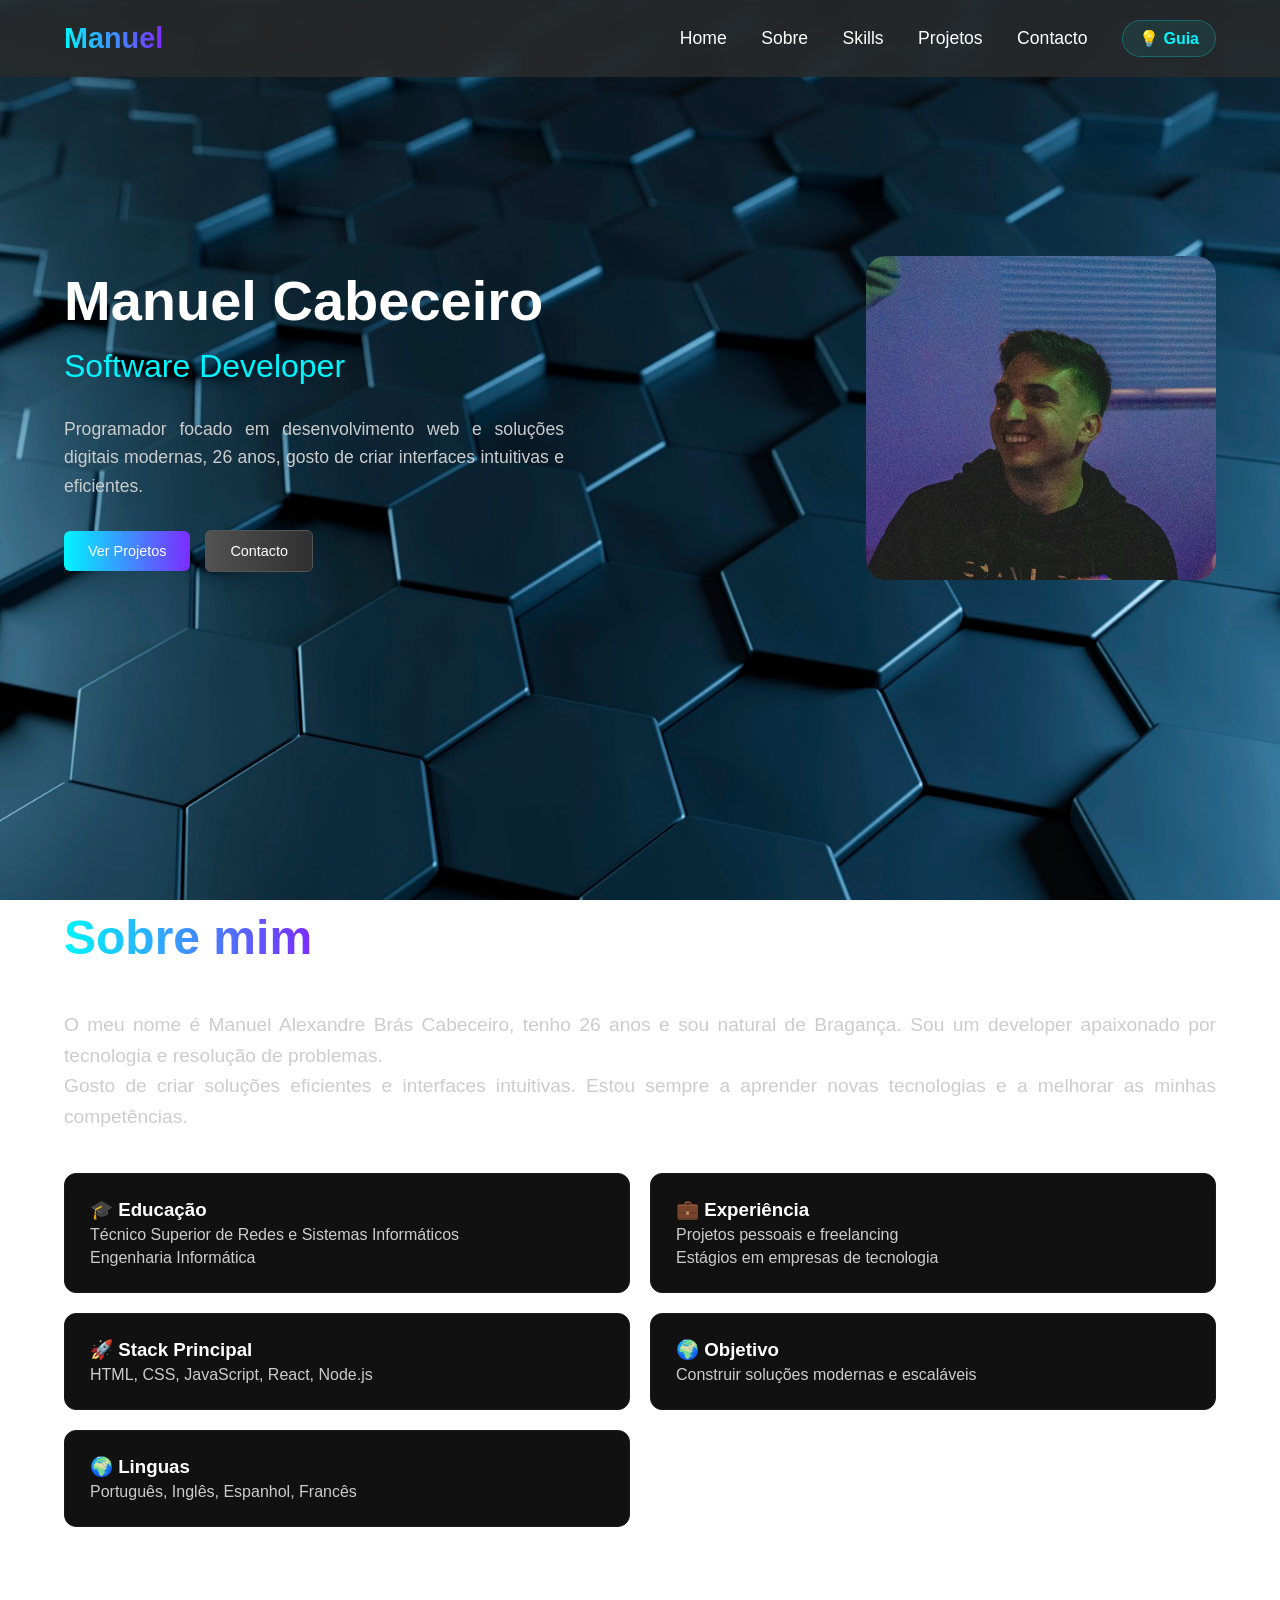
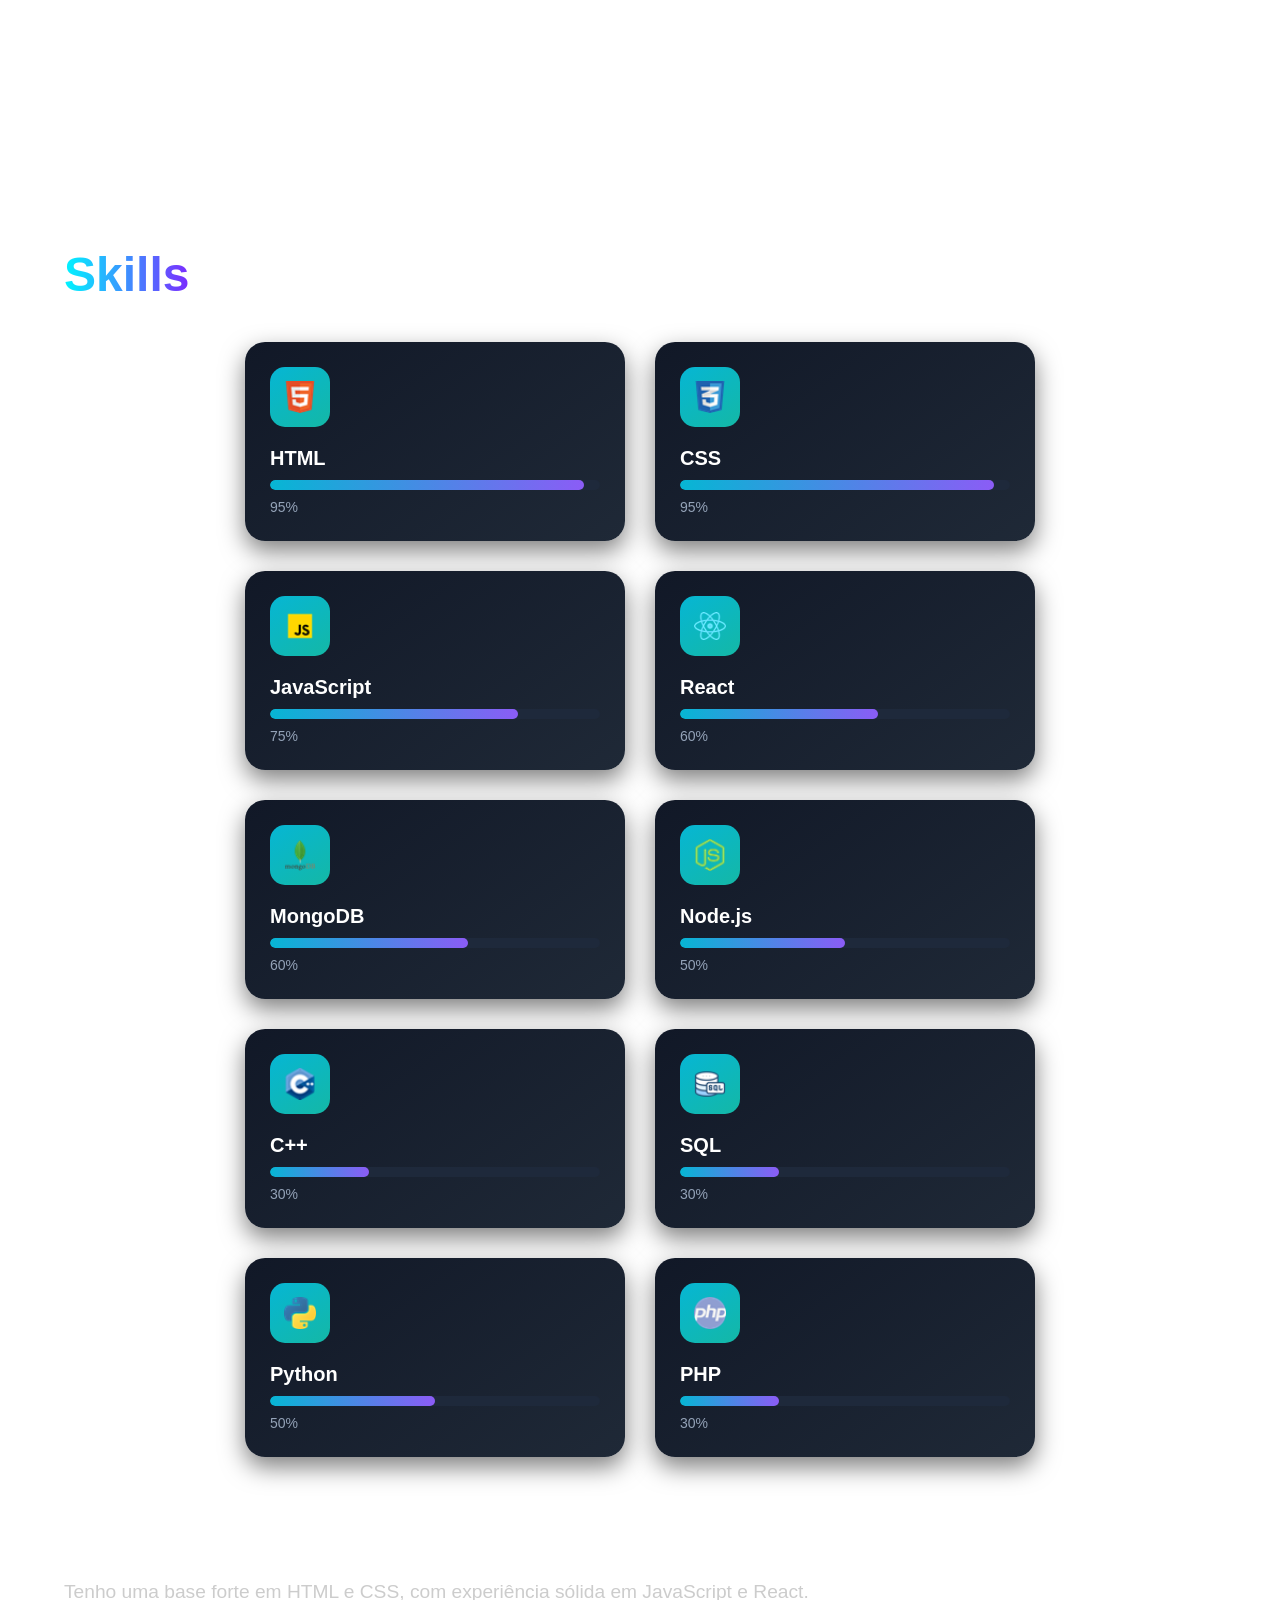
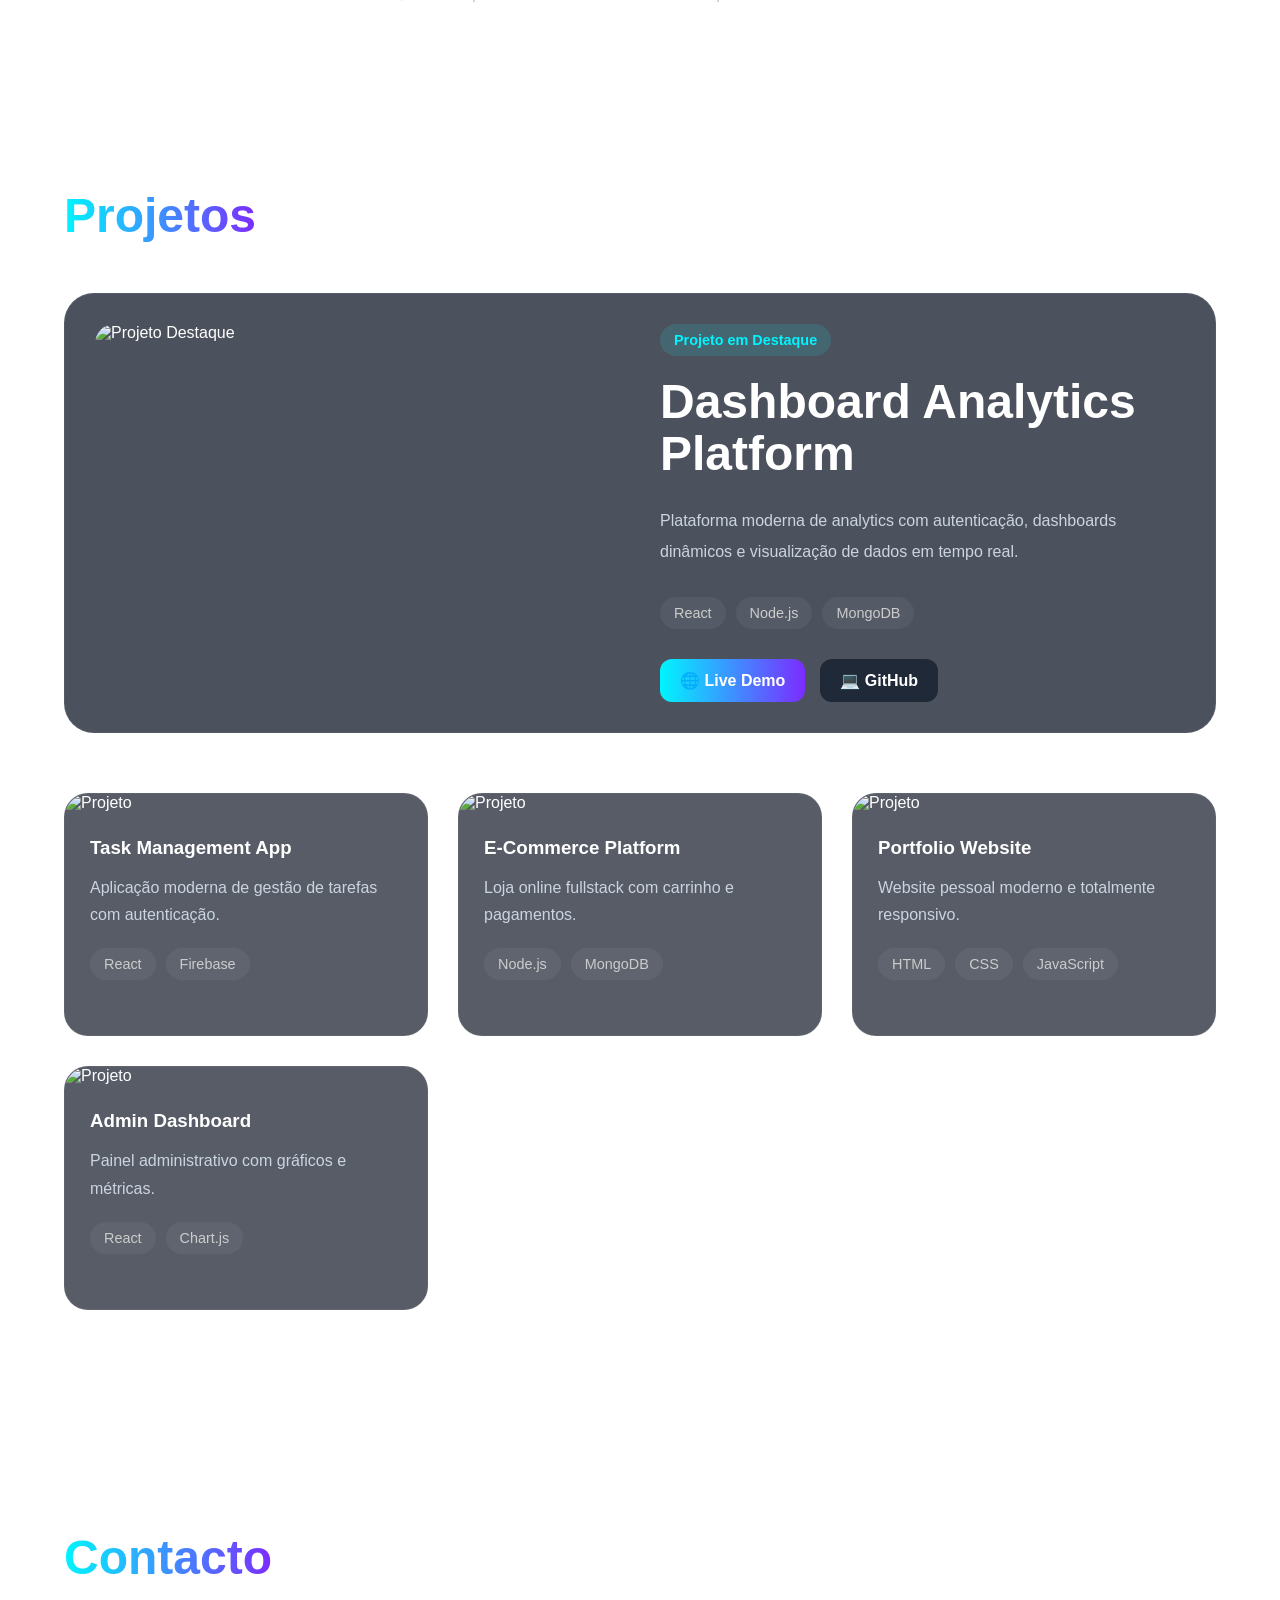
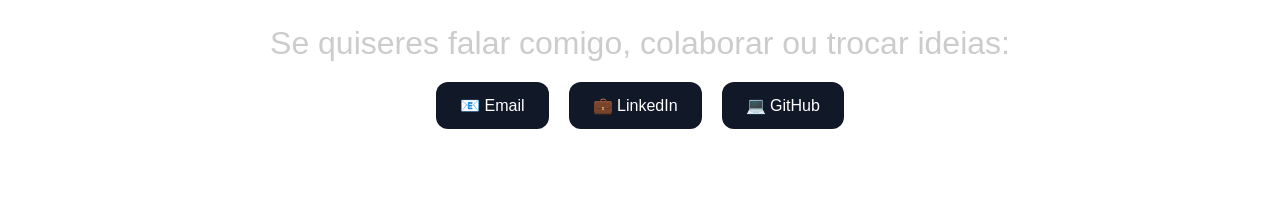
==== commit 2d80a399: "Nav bar fixed, conteúdo da guia atualizado" ====
--- a/client/views/index.html
+++ b/client/views/index.html
@@ -615,28 +615,38 @@
                 &times;
             </button>
 
-            <h2>Como navegar</h2>
+            <h2>Guia de utilização</h2>
 
             <div class="help-items">
 
                 <div class="help-item">
                     <span>👤</span>
-                    <p><strong>Sobre</strong> — informações pessoais e percurso.</p>
+                    <p><strong>Home</strong> — Página inicial do website com resumo e dois botões clicáveis. Clique na
+                        foto para obter informações das minhas redes sociais.</p>
+                </div>
+
+                <div class="help-item">
+                    <span>👤</span>
+                    <p><strong>Sobre</strong> — Informações pessoais e percurso. Clique em cada card para obter mais
+                        informações.</p>
                 </div>
 
                 <div class="help-item">
                     <span>⚡</span>
-                    <p><strong>Skills</strong> — competências técnicas e níveis de conhecimento.</p>
+                    <p><strong>Skills</strong> — Competências técnicas e níveis de conhecimento. A % é relativa e
+                        representa uma estimativa do meu grau de conhecimento em cada tecnologia. Clique em cada uma
+                        para obter mais informações.</p>
                 </div>
 
                 <div class="help-item">
                     <span>🚀</span>
-                    <p><strong>Projetos</strong> — clica nos cards para ver mais detalhes.</p>
+                    <p><strong>Projetos</strong> — Alguns dos meus melhores projetos. Clique em cada um para ver mais
+                        detalhes.</p>
                 </div>
 
                 <div class="help-item">
                     <span>📩</span>
-                    <p><strong>Contacto</strong> — formas rápidas de entrar em contacto.</p>
+                    <p><strong>Contacto</strong> — Contacte-me para saber mais.</p>
                 </div>
 
             </div>
--- a/client/public/css/style.css
+++ b/client/public/css/style.css
@@ -700,14 +700,14 @@
 .help-button {
   background: rgba(0, 245, 255, 0.08);
   border: 1px solid rgba(0, 245, 255, 0.25);
-
+  margin-left: 30px;
   color: var(--primary);
 
   padding: 8px 16px;
 
   border-radius: 999px;
 
-  font-size: 0.9rem;
+  font-size: 1.0rem;
   font-weight: 600;
 
   cursor: pointer;
@@ -756,7 +756,6 @@
 .help-content {
   width: 90%;
   max-width: 650px;
-
   padding: 35px;
 
   background: rgba(17, 24, 39, 0.9);
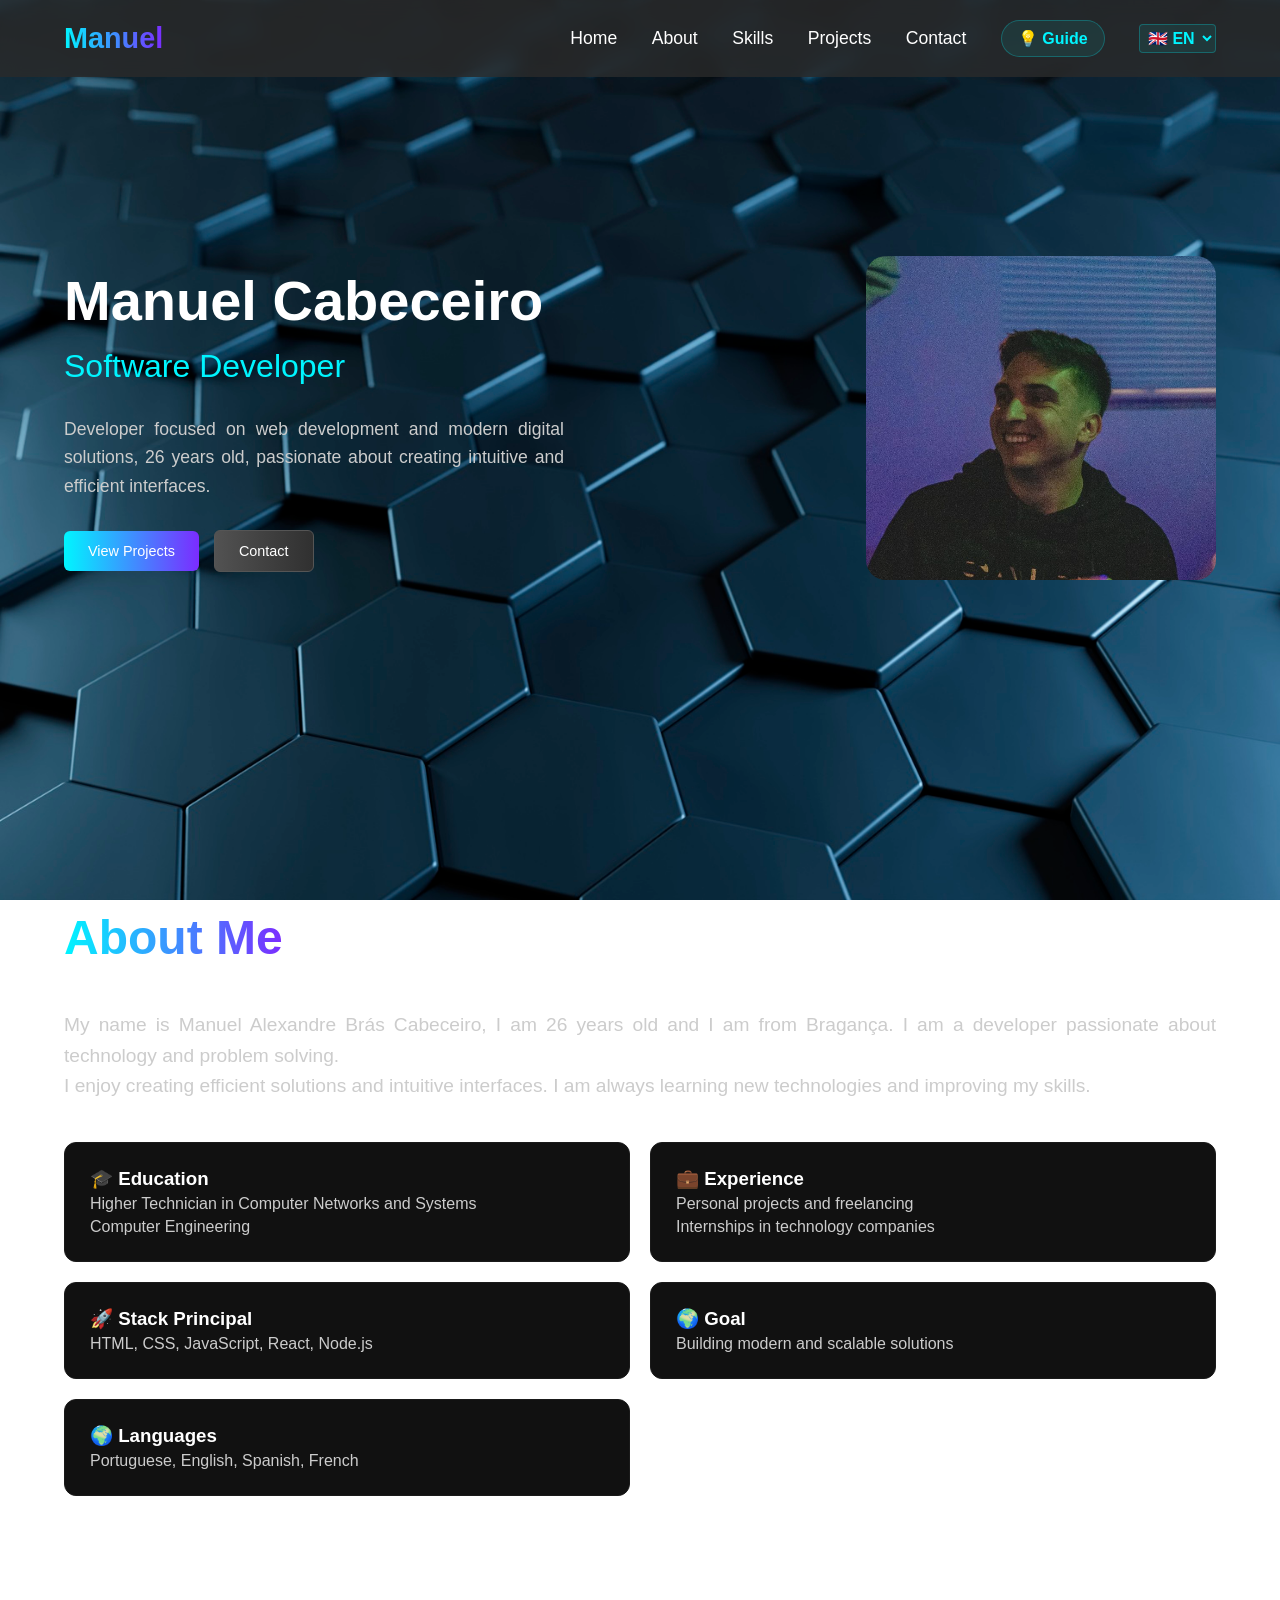
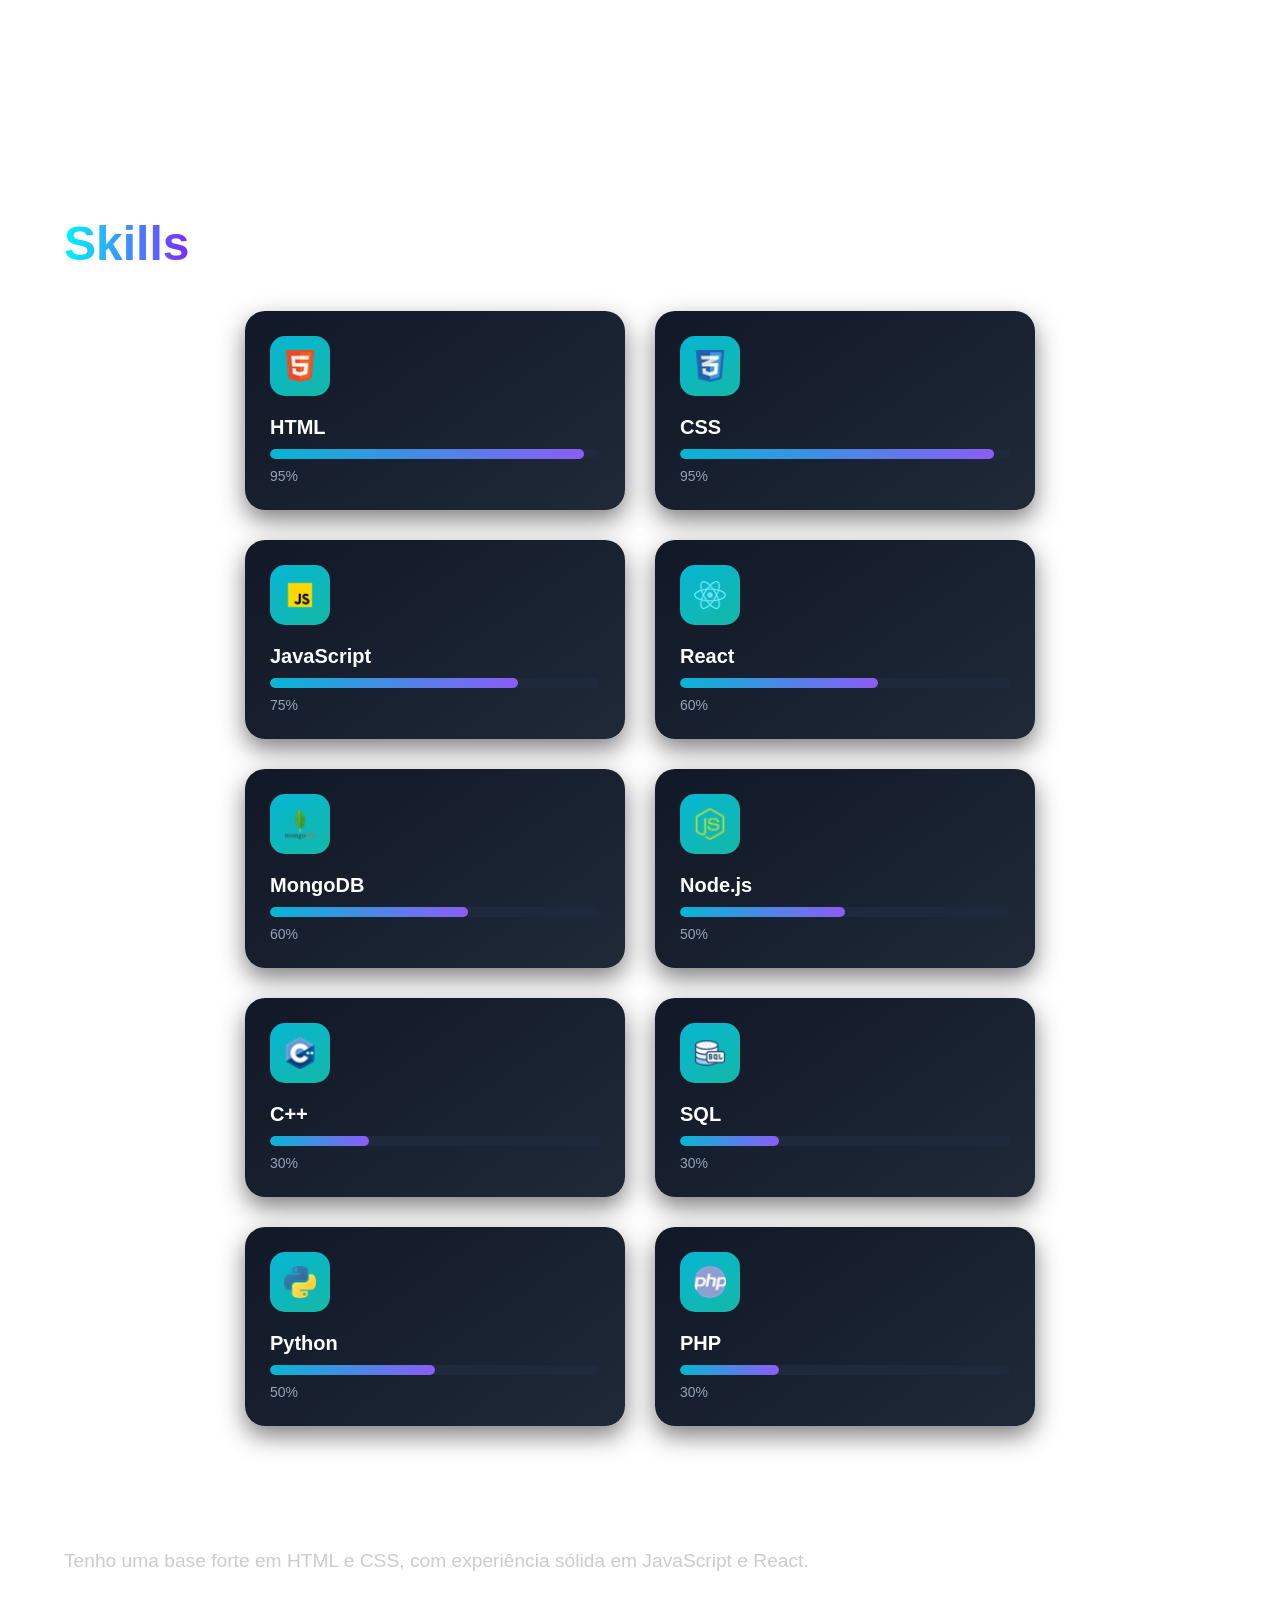
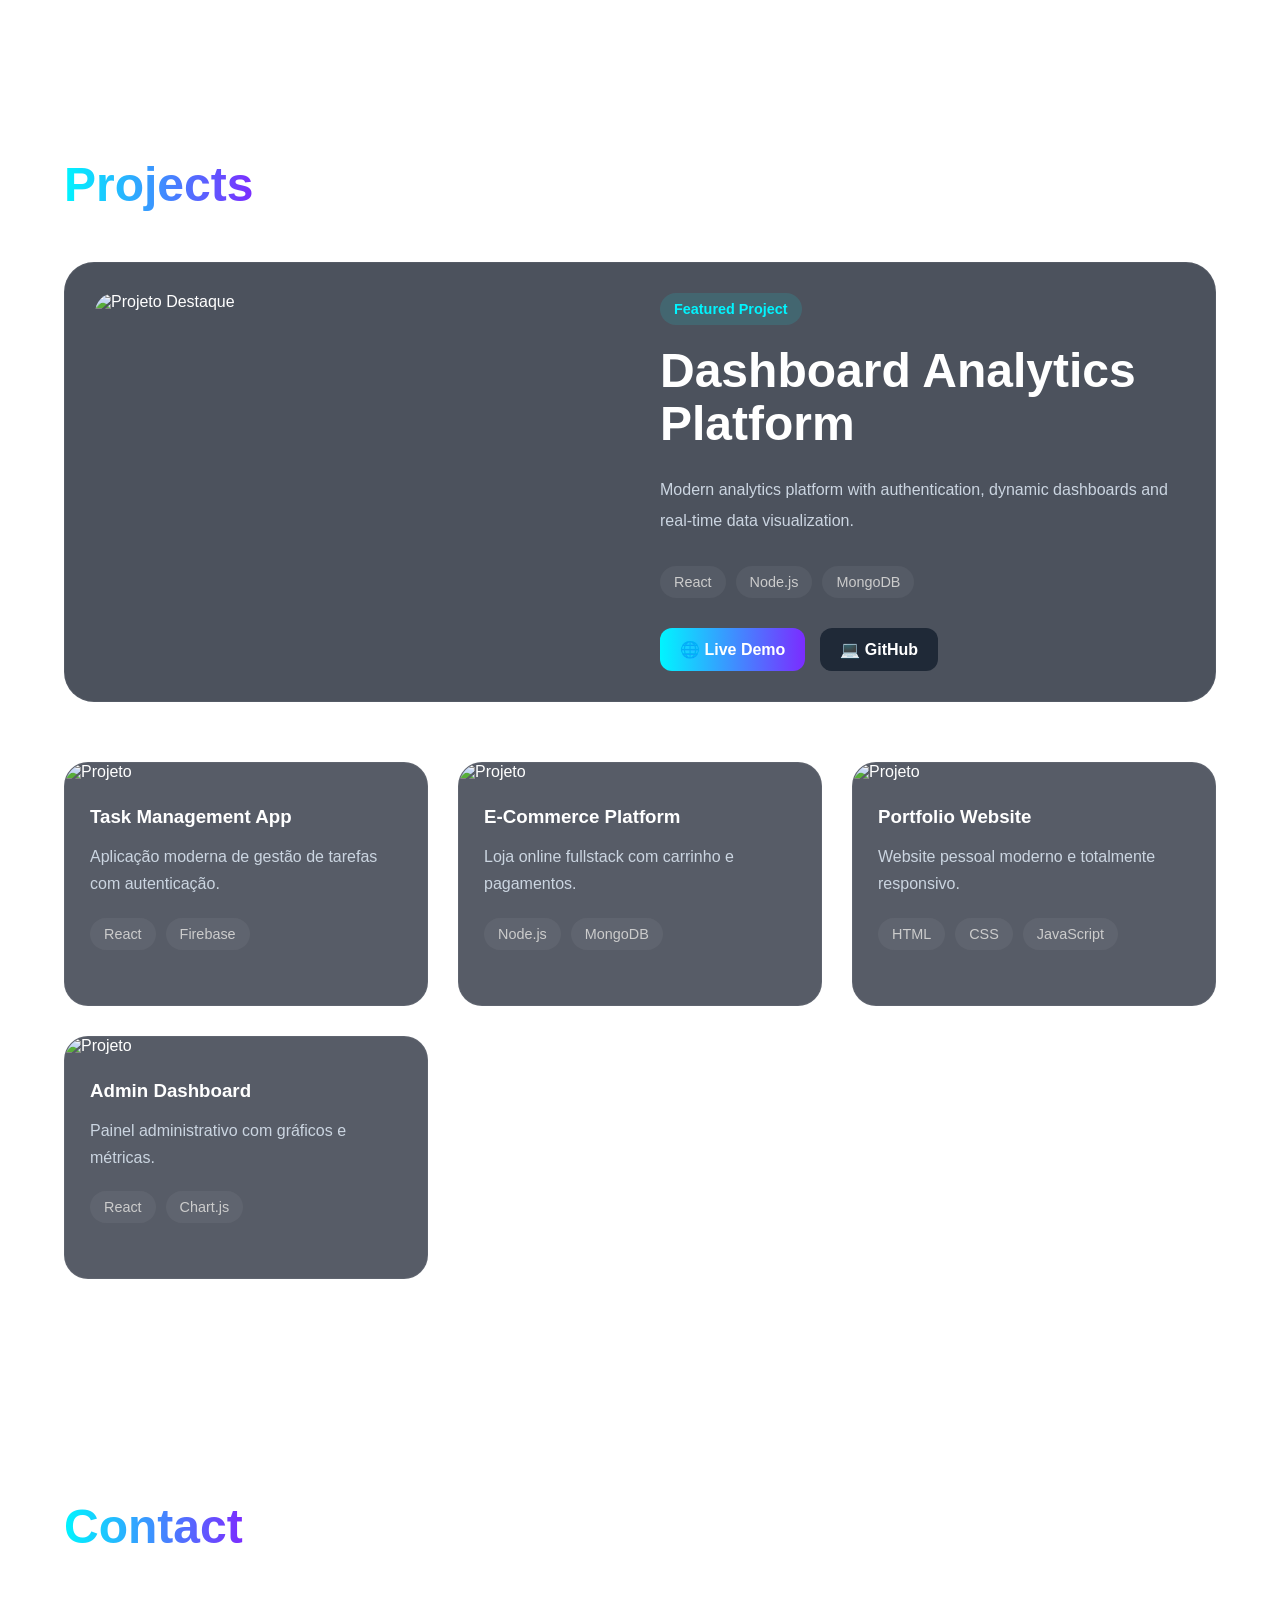
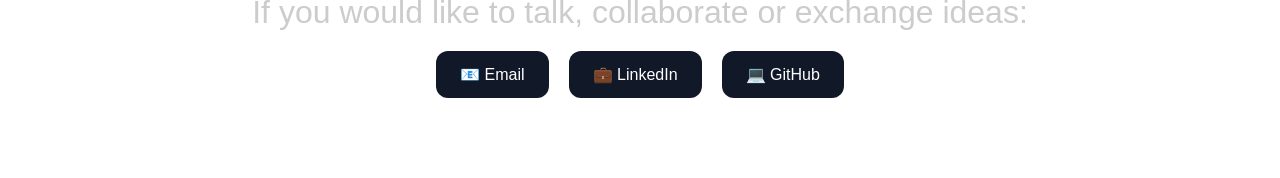
==== commit 4afbe5d2: "multi language feito, faltam alguns detalhes" ====
--- a/client/views/index.html
+++ b/client/views/index.html
@@ -25,14 +25,20 @@
             <a href="#home" class="logo">Manuel</a>
 
             <nav class="nav">
-                <a href="#home">Home</a>
-                <a href="#sobre">Sobre</a>
-                <a href="#skills">Skills</a>
-                <a href="#projects">Projetos</a>
-                <a href="#contact">Contacto</a>
-                <button id="helpButton" class="help-button">
+                <a href="#home" data-i18n="nav_home">Home</a>
+                <a href="#sobre" data-i18n="nav_about">Sobre</a>
+                <a href="#skills" data-i18n="nav_skills">Skills</a>
+                <a href="#projects" data-i18n="nav_projects">Projetos</a>
+                <a href="#contact" data-i18n="nav_contact">Contacto</a>
+
+                <button id="helpButton" class="help-button" data-i18n="guide">
                     💡 Guia
                 </button>
+
+                <select class="language" id="language-selector">
+                    <option value="pt">🇵🇹 PT</option>
+                    <option value="en">🇬🇧 EN</option>
+                </select>
             </nav>
 
         </div>
@@ -47,16 +53,16 @@
 
                 <h1>Manuel Cabeceiro</h1>
 
-                <h2>Software Developer</h2>
-
-                <p>
+                <h2 data-i18n="job_title">Software Developer</h2>
+
+                <p data-i18n="hero_description">
                     Programador focado em desenvolvimento web e soluções digitais modernas, 26 anos,
                     gosto de criar interfaces intuitivas e eficientes.
                 </p>
 
                 <div class="about-buttons">
-                    <a href="#projects" class="btn-primary">Ver Projetos</a>
-                    <a href="#contact" class="btn-secondary">Contacto</a>
+                    <a href="#projects" class="btn-primary" data-i18n="view_projects">Ver Projetos</a>
+                    <a href="#contact" class="btn-secondary" data-i18n="contact">Contacto</a>
                 </div>
 
             </div>
@@ -76,7 +82,7 @@
 
         <div class="container">
 
-            <h2 class="section-title">Sobre mim</h2>
+            <h2 class="section-title" data-i18n="about_me">Sobre mim</h2>
 
         </div>
 
@@ -86,12 +92,12 @@
 
                 <div class="sobre-descricao">
 
-                    <p>
+                    <p data-i18n="about_text_1">
                         O meu nome é Manuel Alexandre Brás Cabeceiro, tenho 26 anos e sou natural de Bragança.
                         Sou um developer apaixonado por tecnologia e resolução de problemas.
                     </p>
 
-                    <p>
+                    <p data-i18n="about_text_2">
                         Gosto de criar soluções eficientes e interfaces intuitivas.
                         Estou sempre a aprender novas tecnologias e a melhorar as minhas competências.
                     </p>
@@ -101,30 +107,30 @@
                 <div class="sobre-cards">
 
                     <div class="info-card" data-info="educacao">
-                        <h3>🎓 Educação</h3>
-                        <p>Técnico Superior de Redes e Sistemas Informáticos</p>
-                        <p>Engenharia Informática</p>
+                        <h3 data-i18n="education_title">🎓 Educação</h3>
+                        <p data-i18n="education_1">Técnico Superior de Redes e Sistemas Informáticos</p>
+                        <p data-i18n="education_2">Engenharia Informática</p>
                     </div>
 
                     <div class="info-card" data-info="experiencia">
-                        <h3>💼 Experiência</h3>
-                        <p>Projetos pessoais e freelancing</p>
-                        <p>Estágios em empresas de tecnologia</p>
+                        <h3 data-i18n="experience_title">💼 Experiência</h3>
+                        <p data-i18n="experience_1">Projetos pessoais e freelancing</p>
+                        <p data-i18n="experience_2">Estágios em empresas de tecnologia</p>
                     </div>
 
                     <div class="info-card" data-info="stack">
-                        <h3>🚀 Stack Principal</h3>
+                        <h3 data-i18n="stack_title">🚀 Stack Principal</h3>
                         <p>HTML, CSS, JavaScript, React, Node.js</p>
                     </div>
 
                     <div class="info-card" data-info="objetivo">
-                        <h3>🌍 Objetivo</h3>
-                        <p>Construir soluções modernas e escaláveis</p>
+                        <h3 data-i18n="goal_title">🌍 Objetivo</h3>
+                        <p data-i18n="goal_text">Construir soluções modernas e escaláveis</p>
                     </div>
 
                     <div class="info-card" data-info="linguas">
-                        <h3>🌍 Linguas</h3>
-                        <p>Português, Inglês, Espanhol, Francês</p>
+                        <h3 data-i18n="languages_title">🌍 Linguas</h3>
+                        <p data-i18n="languages_text">Português, Inglês, Espanhol, Francês</p>
                     </div>
 
                 </div>
@@ -402,7 +408,7 @@
 
         <div class="container">
 
-            <h2 class="section-title">Projetos</h2>
+            <h2 class="section-title" data-i18n="projects_title">Projetos</h2>
 
             <!-- FEATURED PROJECT -->
             <div class="featured-project">
@@ -413,11 +419,11 @@
 
                 <div class="featured-content">
 
-                    <span class="featured-badge">Projeto em Destaque</span>
+                    <span class="featured-badge" data-i18n="featured_project">Projeto em Destaque</span>
 
                     <h3>Dashboard Analytics Platform</h3>
 
-                    <p>
+                    <p data-i18n="featured_project_desc">
                         Plataforma moderna de analytics com autenticação,
                         dashboards dinâmicos e visualização de dados em tempo real.
                     </p>
@@ -575,14 +581,14 @@
     <section id="contact" class="contact-section">
 
         <div class="container">
-            <h2 class="section-title">Contacto</h2>
+            <h2 class="section-title" data-i18n="contact_title">Contacto</h2>
         </div>
 
         <div class="container contact-content">
 
             <div class="contact-info">
 
-                <p>Se quiseres falar comigo, colaborar ou trocar ideias:</p>
+                <p data-i18n="contact_text">Se quiseres falar comigo, colaborar ou trocar ideias:</p>
 
                 <div class="contact-links">
 
@@ -615,38 +621,42 @@
                 &times;
             </button>
 
-            <h2>Guia de utilização</h2>
+            <h2 data-i18n="guide_title">Guia de utilização</h2>
 
             <div class="help-items">
 
                 <div class="help-item">
                     <span>👤</span>
-                    <p><strong>Home</strong> — Página inicial do website com resumo e dois botões clicáveis. Clique na
+                    <p data-i18n="guide_home"><strong>Home</strong> — Página inicial do website com resumo e dois
+                        botões clicáveis. Clique na
                         foto para obter informações das minhas redes sociais.</p>
                 </div>
 
                 <div class="help-item">
                     <span>👤</span>
-                    <p><strong>Sobre</strong> — Informações pessoais e percurso. Clique em cada card para obter mais
+                    <p data-i18n="guide_about"><strong>Sobre</strong> — Informações pessoais e percurso. Clique em cada
+                        card para obter mais
                         informações.</p>
                 </div>
 
                 <div class="help-item">
                     <span>⚡</span>
-                    <p><strong>Skills</strong> — Competências técnicas e níveis de conhecimento. A % é relativa e
+                    <p data-i18n="guide_skills"><strong>Skills</strong> — Competências técnicas e níveis de
+                        conhecimento. A % é relativa e
                         representa uma estimativa do meu grau de conhecimento em cada tecnologia. Clique em cada uma
                         para obter mais informações.</p>
                 </div>
 
                 <div class="help-item">
                     <span>🚀</span>
-                    <p><strong>Projetos</strong> — Alguns dos meus melhores projetos. Clique em cada um para ver mais
+                    <p data-i18n="guide_projects"><strong>Projetos</strong> — Alguns dos meus melhores projetos. Clique
+                        em cada um para ver mais
                         detalhes.</p>
                 </div>
 
                 <div class="help-item">
                     <span>📩</span>
-                    <p><strong>Contacto</strong> — Contacte-me para saber mais.</p>
+                    <p data-i18n="guide_contact"><strong>Contacto</strong> — Contacte-me para saber mais.</p>
                 </div>
 
             </div>
@@ -660,6 +670,9 @@
     <script src="/client/public/js/navbar.js"></script>
     <script src="/client/public/js/scroll.js"></script>
     <script src="/client/public/js/animations.js"></script>
+    <script src="/client/public/js/translations.js"></script>
+    <script src="/client/public/js/language.js"></script>
+
 
 </body>
 
--- a/client/public/css/style.css
+++ b/client/public/css/style.css
@@ -696,22 +696,16 @@
 
 }
 
-
 .help-button {
   background: rgba(0, 245, 255, 0.08);
   border: 1px solid rgba(0, 245, 255, 0.25);
   margin-left: 30px;
   color: var(--primary);
-
   padding: 8px 16px;
-
   border-radius: 999px;
-
   font-size: 1.0rem;
   font-weight: 600;
-
   cursor: pointer;
-
   transition: all 0.3s ease;
 }
 
@@ -828,4 +822,25 @@
 
 .help-item span {
   font-size: 1.5rem;
+}
+
+.language {
+  background: rgba(0, 245, 255, 0.08);
+  border: 1px solid rgba(0, 245, 255, 0.25);
+  margin-left: 30px;
+  color: var(--primary);
+  padding: 4px 4px;
+  border-radius: 4px;
+  font-size: 1.0rem;
+  font-weight: 600;
+  cursor: pointer;
+  transition: all 0.3s ease;
+}
+
+.language:hover {
+  transform: translateY(-2px);
+  background: rgba(0, 245, 255, 0.15);
+  color: var(--secondary);
+  box-shadow:
+    0 0 15px rgba(0, 0, 0, 0.25);
 }
